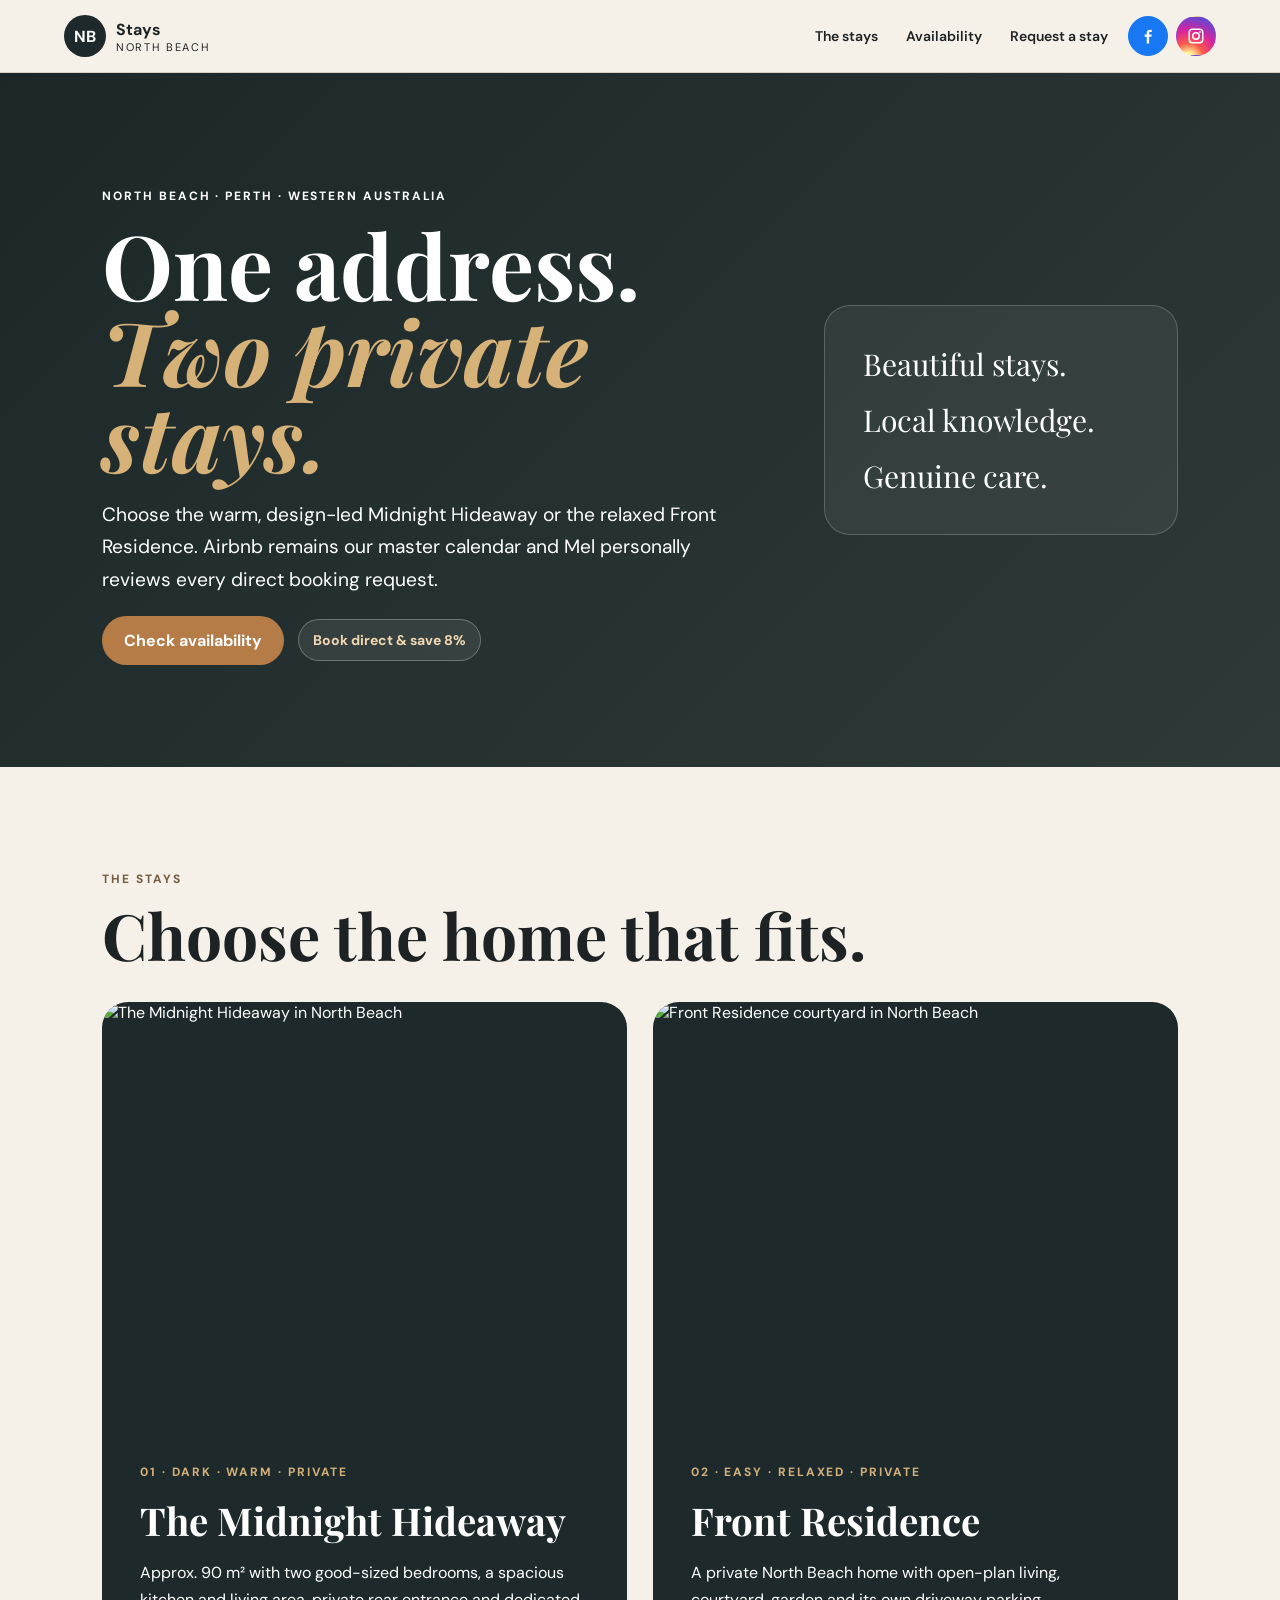
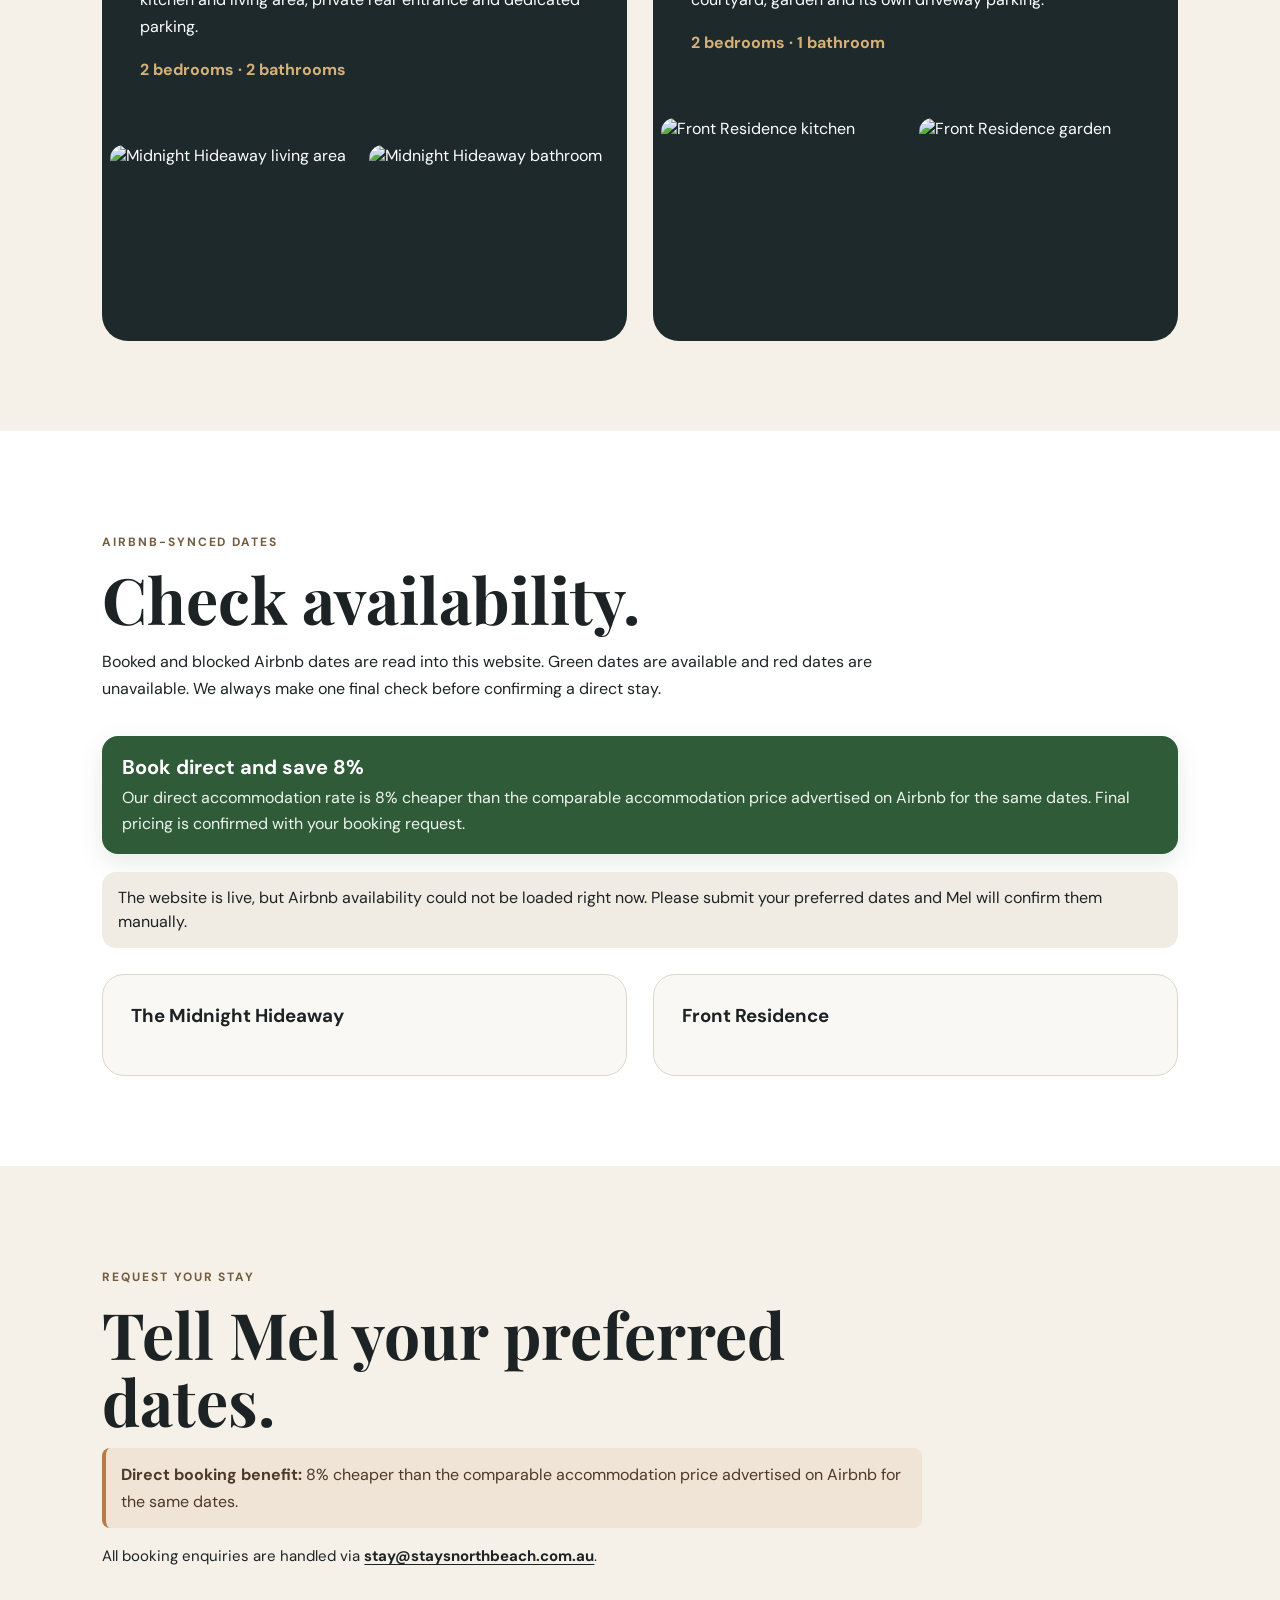
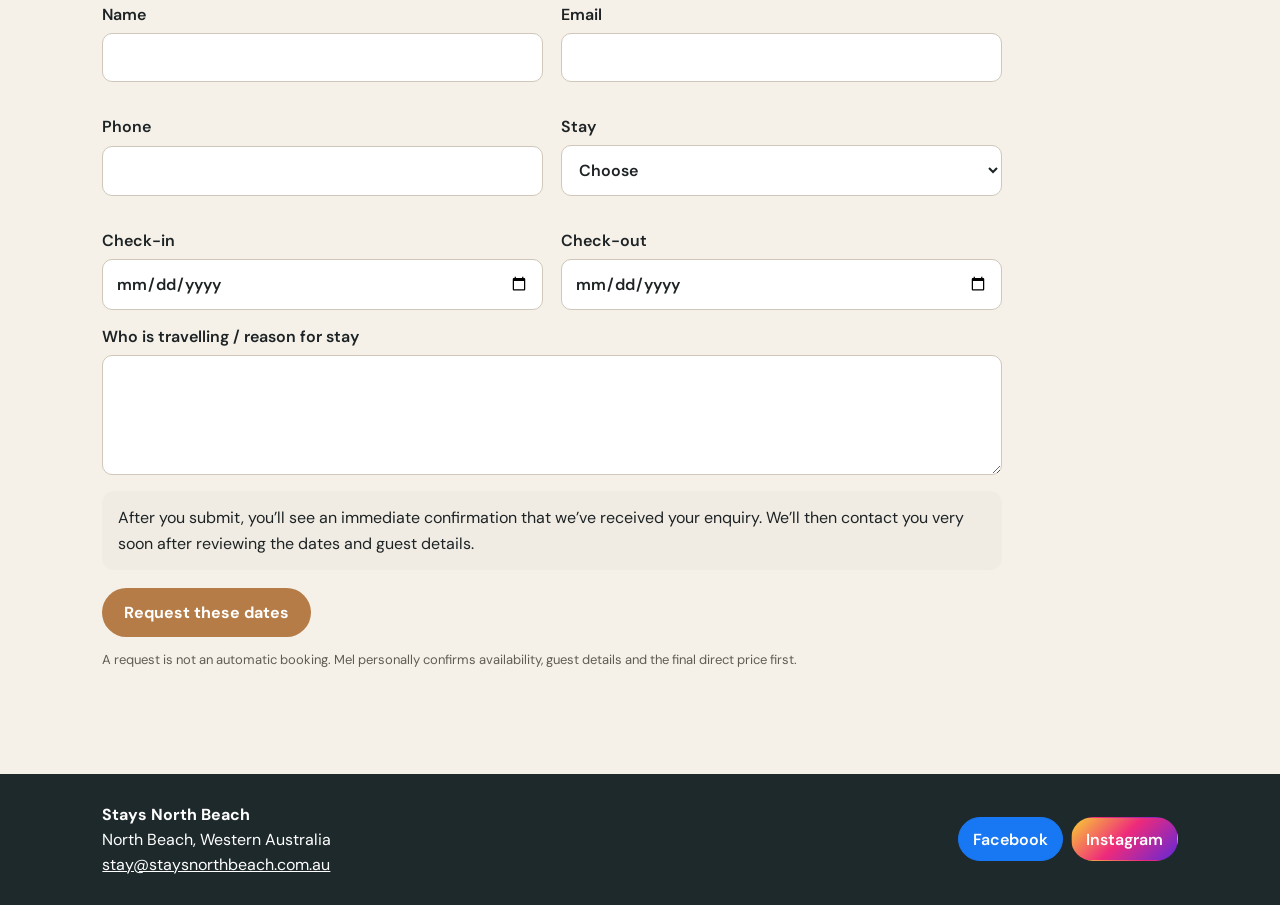
==== index.html @ d64d4f43 "Use correct Stays North Beach enquiry email" ====
<!doctype html>
<html lang="en">
<head>
  <meta charset="utf-8">
  <meta name="viewport" content="width=device-width,initial-scale=1">
  <title>Stays North Beach | North Beach Perth</title>
  <meta name="description" content="Two private stays in North Beach, Perth: The Midnight Hideaway and the Front Residence. Check Airbnb-synced availability and request your stay directly with Mel.">
  <link rel="preconnect" href="https://fonts.googleapis.com">
  <link rel="preconnect" href="https://fonts.gstatic.com" crossorigin>
  <link href="https://fonts.googleapis.com/css2?family=DM+Sans:wght@400;500;600;700&family=Playfair+Display:ital,wght@0,500;0,600;1,500&display=swap" rel="stylesheet">
  <link rel="stylesheet" href="styles.css?v=20261013-1">
  <link rel="stylesheet" href="calendar-contrast.css?v=20261013-1">
  <link rel="stylesheet" href="social-brand-colours.css?v=20261013-1">
  <link rel="stylesheet" href="site-upgrades.css?v=20261013-1">
</head>
<body>
  <header class="site-header">
    <a class="brand" href="#top"><span class="brand-mark">NB</span><span><b>Stays</b><small>North Beach</small></span></a>
    <div class="header-actions">
      <nav><a href="#stays">The stays</a><a href="#availability">Availability</a><a href="#contact">Request a stay</a></nav>
      <div class="social-links social-links-header" aria-label="Social media">
        <a href="https://www.facebook.com/staysnorthbeach" target="_blank" rel="noopener noreferrer" aria-label="Stays North Beach on Facebook" title="Facebook">
          <svg width="18" height="18" viewBox="0 0 24 24" aria-hidden="true"><path d="M13.5 22v-9h3l.5-3h-3.5V8.1c0-.9.3-1.6 1.8-1.6H17V3.8c-.3 0-1.3-.1-2.5-.1-2.5 0-4.2 1.5-4.2 4.3V10H7.5v3h2.8v9h3.2Z"/></svg>
        </a>
        <a href="https://www.instagram.com/stays_northbeach/" target="_blank" rel="noopener noreferrer" aria-label="Stays North Beach on Instagram" title="Instagram">
          <svg width="18" height="18" viewBox="0 0 24 24" aria-hidden="true"><path d="M7.2 2h9.6A5.2 5.2 0 0 1 22 7.2v9.6a5.2 5.2 0 0 1-5.2 5.2H7.2A5.2 5.2 0 0 1 2 16.8V7.2A5.2 5.2 0 0 1 7.2 2Zm0 2A3.2 3.2 0 0 0 4 7.2v9.6A3.2 3.2 0 0 0 7.2 20h9.6a3.2 3.2 0 0 0 3.2-3.2V7.2A3.2 3.2 0 0 0 16.8 4H7.2Zm10.1 1.5a1.2 1.2 0 1 1 0 2.4 1.2 1.2 0 0 1 0-2.4ZM12 6.7A5.3 5.3 0 1 1 6.7 12 5.3 5.3 0 0 1 12 6.7Zm0 2A3.3 3.3 0 1 0 15.3 12 3.3 3.3 0 0 0 12 8.7Z"/></svg>
        </a>
      </div>
    </div>
  </header>

  <main id="top">
    <section class="hero">
      <div>
        <p class="eyebrow">NORTH BEACH · PERTH · WESTERN AUSTRALIA</p>
        <h1>One address.<br><em>Two private stays.</em></h1>
        <p class="lead">Choose the warm, design-led Midnight Hideaway or the relaxed Front Residence. Airbnb remains our master calendar and Mel personally reviews every direct booking request.</p>
        <div class="hero-cta-row"><a class="button" href="#availability">Check availability</a><span class="direct-save-pill">Book direct & save 8%</span></div>
      </div>
      <div class="hero-panel"><span>Beautiful stays.</span><span>Local knowledge.</span><span>Genuine care.</span></div>
    </section>

    <section id="stays" class="section">
      <div class="section-heading"><p class="eyebrow dark">THE STAYS</p><h2>Choose the home that fits.</h2></div>
      <div class="stay-grid">
        <article class="stay-card">
          <img class="stay-photo-main" src="assets/midnight-hero.webp" alt="The Midnight Hideaway in North Beach" loading="lazy">
          <div class="stay-copy"><p class="eyebrow light">01 · DARK · WARM · PRIVATE</p><h3>The Midnight Hideaway</h3><p>Approx. 90 m² with two good-sized bedrooms, a spacious kitchen and living area, private rear entrance and dedicated parking.</p><p class="detail">2 bedrooms · 2 bathrooms</p></div>
          <div class="stay-gallery">
            <img src="assets/midnight-living.webp" alt="Midnight Hideaway living area" loading="lazy">
            <img src="assets/midnight-bathroom.webp" alt="Midnight Hideaway bathroom" loading="lazy">
          </div>
        </article>
        <article class="stay-card">
          <img class="stay-photo-main" src="assets/front-courtyard.webp" alt="Front Residence courtyard in North Beach" loading="lazy">
          <div class="stay-copy"><p class="eyebrow light">02 · EASY · RELAXED · PRIVATE</p><h3>Front Residence</h3><p>A private North Beach home with open-plan living, courtyard, garden and its own driveway parking.</p><p class="detail">2 bedrooms · 1 bathroom</p></div>
          <div class="stay-gallery">
            <img src="assets/front-kitchen.webp" alt="Front Residence kitchen" loading="lazy">
            <img src="assets/front-garden.webp" alt="Front Residence garden" loading="lazy">
          </div>
        </article>
      </div>
    </section>

    <section id="availability" class="availability section">
      <div class="section-heading"><p class="eyebrow dark">AIRBNB-SYNCED DATES</p><h2>Check availability.</h2><p>Booked and blocked Airbnb dates are read into this website. Green dates are available and red dates are unavailable. We always make one final check before confirming a direct stay.</p></div>
      <div class="direct-save-banner"><strong>Book direct and save 8%</strong><span>Our direct accommodation rate is 8% cheaper than the comparable accommodation price advertised on Airbnb for the same dates. Final pricing is confirmed with your booking request.</span></div>
      <div id="availabilityStatus" class="status">Loading Airbnb availability…</div>
      <div class="availability-grid">
        <div class="availability-card"><h3>The Midnight Hideaway</h3><div id="midnightCalendar" class="calendar-list"></div></div>
        <div class="availability-card"><h3>Front Residence</h3><div id="frontCalendar" class="calendar-list"></div></div>
      </div>
    </section>

    <section id="contact" class="request section">
      <div class="section-heading"><p class="eyebrow dark">REQUEST YOUR STAY</p><h2>Tell Mel your preferred dates.</h2><p class="request-saving"><strong>Direct booking benefit:</strong> 8% cheaper than the comparable accommodation price advertised on Airbnb for the same dates.</p><p class="contact-email">All booking enquiries are handled via <a href="mailto:stay@staysnorthbeach.com.au">stay@staysnorthbeach.com.au</a>.</p></div>
      <form name="booking-enquiry" method="POST" action="/thank-you.html" data-netlify="true" netlify-honeypot="bot-field" id="bookingForm">
        <input type="hidden" name="form-name" value="booking-enquiry">
        <input type="hidden" name="subject" value="New Stays North Beach booking enquiry">
        <p class="hidden"><label>Don’t fill this out: <input name="bot-field"></label></p>
        <div class="form-grid">
          <label>Name<input required name="name" autocomplete="name"></label>
          <label>Email<input required type="email" name="email" autocomplete="email"></label>
          <label>Phone<input name="phone" autocomplete="tel"></label>
          <label>Stay<select name="stay" id="stayChoice" required><option value="">Choose</option><option value="midnight">The Midnight Hideaway</option><option value="front">Front Residence</option></select></label>
          <label>Check-in<input required type="date" name="checkin" id="checkin"></label>
          <label>Check-out<input required type="date" name="checkout" id="checkout"></label>
        </div>
        <label>Who is travelling / reason for stay<textarea name="message" rows="4"></textarea></label>
        <p class="form-confirm-note">After you submit, you’ll see an immediate confirmation that we’ve received your enquiry. We’ll then contact you very soon after reviewing the dates and guest details.</p>
        <p id="formMessage" class="form-message"></p>
        <button class="button" type="submit">Request these dates</button>
      </form>
      <p class="small-note">A request is not an automatic booking. Mel personally confirms availability, guest details and the final direct price first.</p>
    </section>
  </main>

  <footer>
    <div class="footer-brand"><b>Stays North Beach</b><span>North Beach, Western Australia</span><a href="mailto:stay@staysnorthbeach.com.au">stay@staysnorthbeach.com.au</a></div>
    <div class="social-links social-links-footer" aria-label="Social media">
      <a href="https://www.facebook.com/staysnorthbeach" target="_blank" rel="noopener noreferrer" aria-label="Stays North Beach on Facebook"><span>Facebook</span></a>
      <a href="https://www.instagram.com/stays_northbeach/" target="_blank" rel="noopener noreferrer" aria-label="Stays North Beach on Instagram"><span>Instagram</span></a>
    </div>
  </footer>
  <script src="site-config.js"></script>
  <script src="script.js"></script>
</body>
</html>
---- styles.css ----
*{box-sizing:border-box}html{scroll-behavior:smooth;-webkit-text-size-adjust:100%}body{margin:0;min-width:320px;overflow-x:hidden;font-family:'DM Sans',sans-serif;color:#1d2324;background:#f5f1e9}a{color:inherit}button,input,select,textarea{font:inherit}img{max-width:100%;height:auto}#stays,#availability,#contact{scroll-margin-top:96px}.site-header{position:sticky;top:0;z-index:20;display:flex;justify-content:space-between;align-items:center;gap:24px;padding:14px clamp(18px,5vw,72px);background:rgba(245,241,233,.96);backdrop-filter:blur(10px);border-bottom:1px solid #d7d0c5}.brand{display:flex;align-items:center;gap:10px;text-decoration:none;flex:0 0 auto}.brand-mark{display:grid;place-items:center;width:42px;height:42px;border-radius:50%;background:#1e292b;color:#fff;font-weight:700}.brand span:last-child{display:flex;flex-direction:column}.brand small{font-size:11px;text-transform:uppercase;letter-spacing:.15em}.header-actions{display:flex;align-items:center;gap:10px;min-width:0}.site-header nav{display:flex;align-items:center;gap:8px;flex-wrap:wrap;justify-content:flex-end}.site-header nav a{display:flex;align-items:center;min-height:44px;padding:8px 10px;border-radius:999px;text-decoration:none;font-size:14px;font-weight:600;white-space:nowrap}.site-header nav a:hover{background:#ebe4d9}.social-links{display:flex;align-items:center;gap:8px;flex:0 0 auto}.social-links a{text-decoration:none}.social-links-header a{display:grid;place-items:center;width:40px;height:40px;min-width:40px;max-width:40px;min-height:40px;max-height:40px;overflow:hidden;border-radius:50%;background:#fff;border:1px solid #d7d0c5;color:#1e292b;transition:transform .15s ease,background .15s ease;flex:0 0 40px}.social-links-header a:hover{background:#ebe4d9;transform:translateY(-1px)}.social-links-header svg{display:block!important;width:18px!important;height:18px!important;min-width:18px!important;max-width:18px!important;min-height:18px!important;max-height:18px!important;fill:currentColor!important;flex:none!important}.hero{min-height:72vh;padding:clamp(64px,8vw,110px) clamp(22px,8vw,120px);display:grid;grid-template-columns:minmax(0,1.3fr) minmax(280px,.7fr);gap:clamp(32px,5vw,70px);align-items:center;background:linear-gradient(135deg,#1c2728,#2e3a38);color:#fff}.hero>div:first-child{max-width:820px}.eyebrow{font-size:12px;letter-spacing:.16em;font-weight:700;line-height:1.5}.eyebrow.dark{color:#735c3f}.eyebrow.light{color:#d3b17b}.hero h1,.section h2,.stay-grid h3{font-family:'Playfair Display',serif}.hero h1{font-size:clamp(46px,7vw,92px);line-height:.96;margin:16px 0;overflow-wrap:anywhere}.hero em{color:#d6b178}.lead{font-size:clamp(17px,1.5vw,20px);line-height:1.7;max-width:720px}.hero-panel{display:flex;flex-direction:column;gap:16px;padding:clamp(24px,3vw,38px);border:1px solid rgba(255,255,255,.2);border-radius:26px;background:rgba(255,255,255,.06);font-family:'Playfair Display',serif;font-size:clamp(22px,2.4vw,30px)}.hero-cta-row{display:flex;align-items:center;gap:14px;flex-wrap:wrap;margin-top:18px}.direct-save-pill{display:inline-flex;align-items:center;min-height:42px;padding:10px 14px;border:1px solid rgba(255,255,255,.28);border-radius:999px;background:rgba(255,255,255,.08);font-size:14px;font-weight:700;color:#f2d8b2}.button{display:inline-flex;align-items:center;justify-content:center;min-height:48px;border:0;border-radius:999px;background:#b57c48;color:#fff;padding:14px 22px;font-weight:700;text-decoration:none;cursor:pointer;touch-action:manipulation}.button:hover{filter:brightness(.96)}.button:focus-visible,.cal-nav:focus-visible,.cal-day:focus-visible,.site-header a:focus-visible,.request input:focus-visible,.request select:focus-visible,.request textarea:focus-visible,.social-links a:focus-visible{outline:3px solid #d6b178;outline-offset:2px}.section{padding:clamp(60px,7vw,96px) clamp(22px,8vw,120px)}.section-heading{max-width:820px;margin-bottom:34px}.section-heading h2{font-size:clamp(38px,5vw,64px);line-height:1.05;margin:8px 0 14px}.section-heading p{line-height:1.7}.stay-grid,.availability-grid{display:grid;grid-template-columns:repeat(2,minmax(0,1fr));gap:clamp(18px,2vw,26px);max-width:1400px}.stay-grid article{background:#1e292b;color:#fff;padding:clamp(26px,3vw,38px);border-radius:26px;min-height:280px}.stay-grid h3{font-size:clamp(31px,3vw,40px);line-height:1.05;margin:18px 0;overflow-wrap:anywhere}.stay-grid p{line-height:1.7}.detail{color:#d6b178;font-weight:700}.availability{background:#fff}.direct-save-banner{max-width:1400px;display:flex;flex-direction:column;gap:5px;margin:0 0 18px;padding:18px 20px;border-radius:16px;background:#2f5b38;color:#fff;box-shadow:0 8px 24px rgba(47,91,56,.12)}.direct-save-banner strong{font-size:20px}.direct-save-banner span{line-height:1.6;color:#eef5ef}.request-saving{margin-top:14px;padding:13px 15px;border-left:4px solid #b57c48;border-radius:8px;background:#f0e4d7;color:#4d3928}.status{max-width:1400px;margin:12px 0 26px;padding:14px 16px;border-radius:14px;background:#f0ece4;line-height:1.5}.availability-card{min-width:0;padding:clamp(18px,2.5vw,28px);border:1px solid #ddd5ca;border-radius:22px;background:#faf8f4}.availability-card h3{margin-top:0;overflow-wrap:anywhere}.calendar-list{margin-top:18px}.calendar-shell{min-width:0;background:#fff;border:1px solid #e3ddd4;border-radius:18px;padding:clamp(12px,1.6vw,18px)}.calendar-toolbar{display:grid;grid-template-columns:44px minmax(0,1fr) 44px;align-items:center;gap:8px;margin-bottom:14px}.calendar-title{text-align:center;font-family:'Playfair Display',serif;font-size:clamp(20px,2vw,25px);font-weight:600;line-height:1.2}.cal-nav{display:grid;place-items:center;width:44px;height:44px;border:1px solid #d8d0c4;border-radius:50%;background:#f7f3ec;cursor:pointer;font-size:26px;line-height:1;color:#3d4748;touch-action:manipulation}.cal-nav:hover{background:#eee6dc}.calendar-grid{display:grid;grid-template-columns:repeat(7,minmax(0,1fr));gap:clamp(3px,.6vw,6px)}.cal-weekday{text-align:center;font-size:11px;font-weight:700;letter-spacing:.04em;text-transform:uppercase;color:#71695f;padding:6px 0}.cal-day{aspect-ratio:1/1;min-width:0;display:flex;align-items:center;justify-content:center;border-radius:10px;font-size:clamp(11px,1.2vw,14px);font-weight:600;position:relative;border:1px solid transparent;padding:0}.cal-day.available{background:#edf5ed;color:#2f5b38;border-color:#d5e6d5}.cal-day.blocked{background:#efe7e2;color:#885348;border-color:#e4d3cc}.cal-day.past{opacity:.38}.cal-day.today{outline:2px solid #b57c48;outline-offset:1px}.cal-day.empty{background:transparent;border:0}.cal-day.available:not(.past){cursor:pointer;touch-action:manipulation}.cal-day.available:not(.past):hover{background:#dfeee0}.cal-day.selected-start,.cal-day.selected-end{background:#b57c48;color:#fff;border-color:#9c6638}.cal-day.selected-range{background:#e8d7c5;color:#6c4929;border-color:#dbc1a8}.calendar-legend{display:flex;gap:16px;flex-wrap:wrap;margin-top:14px;font-size:12px;color:#5e5952}.calendar-legend span{display:flex;align-items:center;gap:7px}.legend-dot{width:10px;height:10px;border-radius:50%;display:inline-block}.available-dot{background:#b7d7b9}.blocked-dot{background:#c99686}.selected-dot{background:#b57c48}.calendar-help{margin:14px 0 0;padding:11px 12px;border-radius:10px;background:#f7f3ec;color:#514a43;font-size:13px;line-height:1.5}.request form{max-width:900px}.form-grid{display:grid;grid-template-columns:repeat(2,minmax(0,1fr));gap:18px}.request label{display:grid;gap:8px;margin-bottom:16px;font-weight:600}.request input,.request select,.request textarea{width:100%;min-height:48px;padding:13px;border:1px solid #cfc7ba;border-radius:10px;background:#fff;font:inherit;color:#1d2324}.request textarea{min-height:120px;resize:vertical}.hidden{display:none}.form-message{font-weight:600;line-height:1.5}.small-note{font-size:13px;color:#615b53;line-height:1.6}footer{display:flex;justify-content:space-between;align-items:center;gap:22px;padding:30px clamp(22px,8vw,120px);background:#1e292b;color:#fff}.footer-brand{display:flex;flex-direction:column;gap:4px}.social-links-footer{flex-wrap:wrap}.social-links-footer a{display:inline-flex;align-items:center;justify-content:center;min-height:44px;padding:10px 14px;border:1px solid rgba(255,255,255,.24);border-radius:999px;color:#fff;font-weight:600}.social-links-footer a:hover{background:rgba(255,255,255,.08)}
@media(max-width:1050px){.hero{grid-template-columns:1fr;min-height:auto}.hero-panel{max-width:620px}.stay-grid,.availability-grid{grid-template-columns:1fr}.availability-card{max-width:760px}.section-heading{margin-bottom:28px}.header-actions{gap:6px}.site-header nav{gap:4px}.site-header nav a{padding-left:8px;padding-right:8px}}
@media(max-width:800px){#stays,#availability,#contact{scroll-margin-top:78px}.site-header{padding:10px 16px}.site-header nav{display:none}.header-actions{margin-left:auto}.social-links-header a{width:38px;height:38px;min-width:38px;max-width:38px;min-height:38px;max-height:38px;flex-basis:38px}.social-links-header svg{width:17px!important;height:17px!important;min-width:17px!important;max-width:17px!important;min-height:17px!important;max-height:17px!important}.brand-mark{width:38px;height:38px}.hero{padding:56px 20px 64px;gap:28px}.hero h1{font-size:clamp(42px,13vw,64px)}.hero-panel{font-size:24px}.hero-cta-row{align-items:stretch}.direct-save-pill{width:100%;justify-content:center}.section{padding:54px 18px}.section-heading h2{font-size:clamp(36px,11vw,52px)}.stay-grid article{min-height:0}.availability-card{padding:16px}.calendar-shell{padding:12px}.calendar-toolbar{grid-template-columns:44px minmax(0,1fr) 44px}.calendar-grid{gap:3px}.cal-weekday{font-size:10px;letter-spacing:0}.cal-day{font-size:12px;border-radius:8px}.calendar-legend{gap:12px}.direct-save-banner{padding:16px}.direct-save-banner strong{font-size:18px}.form-grid{grid-template-columns:1fr;gap:0}.request input,.request select,.request textarea{font-size:16px}.request .button{width:100%}footer{flex-direction:column;align-items:flex-start;gap:16px;padding:26px 18px}.social-links-footer{width:100%}.social-links-footer a{flex:1;min-width:120px}}
@media(max-width:420px){.hero{padding-left:16px;padding-right:16px}.section{padding-left:14px;padding-right:14px}.availability-card{padding:12px}.calendar-shell{padding:10px}.calendar-toolbar{grid-template-columns:40px minmax(0,1fr) 40px}.cal-nav{width:40px;height:40px}.calendar-title{font-size:19px}.calendar-grid{gap:2px}.cal-day{font-size:11px;border-radius:7px}.cal-weekday{font-size:9px}.calendar-help{font-size:12px;padding:10px}.calendar-legend{font-size:11px}.site-header{padding-left:12px;padding-right:12px}.brand small{font-size:10px}.social-links-header{gap:6px}.social-links-header a{width:36px;height:36px;min-width:36px;max-width:36px;min-height:36px;max-height:36px;flex-basis:36px}.social-links-header svg{width:16px!important;height:16px!important;min-width:16px!important;max-width:16px!important;min-height:16px!important;max-height:16px!important}.social-links-footer{flex-direction:column}.social-links-footer a{width:100%}}
---- calendar-contrast.css ----
.cal-day.available{background:#2e7d32!important;color:#fff!important;border-color:#2e7d32!important}.cal-day.available:not(.past):hover{background:#2e7d32!important}.cal-day.blocked{background:#c62828!important;color:#fff!important;border-color:#c62828!important}.cal-day.past{opacity:1!important}.available-dot{background:#2e7d32!important}.blocked-dot{background:#c62828!important}.cal-day.selected-start,.cal-day.selected-end,.cal-day.selected-range{background:#2e7d32!important;color:#fff!important;border-color:#2e7d32!important;box-shadow:inset 0 0 0 3px rgba(255,255,255,.92)!important}.cal-day.available.today{outline:2px solid #2e7d32!important;outline-offset:1px}.cal-day.blocked.today{outline:2px solid #c62828!important;outline-offset:1px}.selected-dot{background:#2e7d32!important}
---- social-brand-colours.css ----
.social-links-header a[aria-label*="Facebook"]{background:#1877F2!important;border-color:#1877F2!important;color:#fff!important}.social-links-header a[aria-label*="Facebook"]:hover{background:#166fe5!important}.social-links-header a[aria-label*="Instagram"]{background:radial-gradient(circle at 30% 110%,#fdf497 0 12%,#fd5949 32%,#d6249f 58%,#285AEB 100%)!important;border-color:transparent!important;color:#fff!important}.social-links-header a[aria-label*="Instagram"]:hover{filter:brightness(.96)}.social-links-footer a[aria-label*="Facebook"]{background:#1877F2;border-color:#1877F2;color:#fff}.social-links-footer a[aria-label*="Instagram"]{background:linear-gradient(135deg,#f9ce34 0%,#ee2a7b 48%,#6228d7 100%);border-color:transparent;color:#fff}.social-links-footer a[aria-label*="Facebook"]:hover,.social-links-footer a[aria-label*="Instagram"]:hover{filter:brightness(.96)}
---- site-upgrades.css ----
.stay-card{overflow:hidden}.stay-card .stay-copy{padding:clamp(26px,3vw,38px)}.stay-card{padding:0!important}.stay-photo-main{display:block;width:100%;height:clamp(260px,32vw,430px);object-fit:cover}.stay-gallery{display:grid;grid-template-columns:repeat(2,minmax(0,1fr));gap:8px;padding:8px}.stay-gallery img{display:block;width:100%;aspect-ratio:4/3;object-fit:cover;border-radius:14px}.contact-email{margin-top:14px;font-size:15px;line-height:1.6}.contact-email a{font-weight:700;text-underline-offset:3px}.form-confirm-note{margin:14px 0 18px;padding:14px 16px;border-radius:12px;background:#f0ece4;line-height:1.6}.thank-you-page{min-height:100vh;display:grid;place-items:center;padding:28px;background:#f5f1e9}.thank-you-card{width:min(720px,100%);padding:clamp(28px,5vw,54px);border-radius:28px;background:#fff;box-shadow:0 18px 48px rgba(29,35,36,.1)}.thank-you-card h1{font-family:'Playfair Display',serif;font-size:clamp(40px,7vw,64px);line-height:1.05;margin:10px 0 18px}.thank-you-card p{line-height:1.7}.thank-you-actions{display:flex;gap:12px;flex-wrap:wrap;margin-top:24px}@media(max-width:800px){.stay-photo-main{height:280px}.stay-gallery{grid-template-columns:1fr 1fr}.thank-you-actions .button{width:100%}}@media(max-width:480px){.stay-gallery{grid-template-columns:1fr}.stay-photo-main{height:240px}}
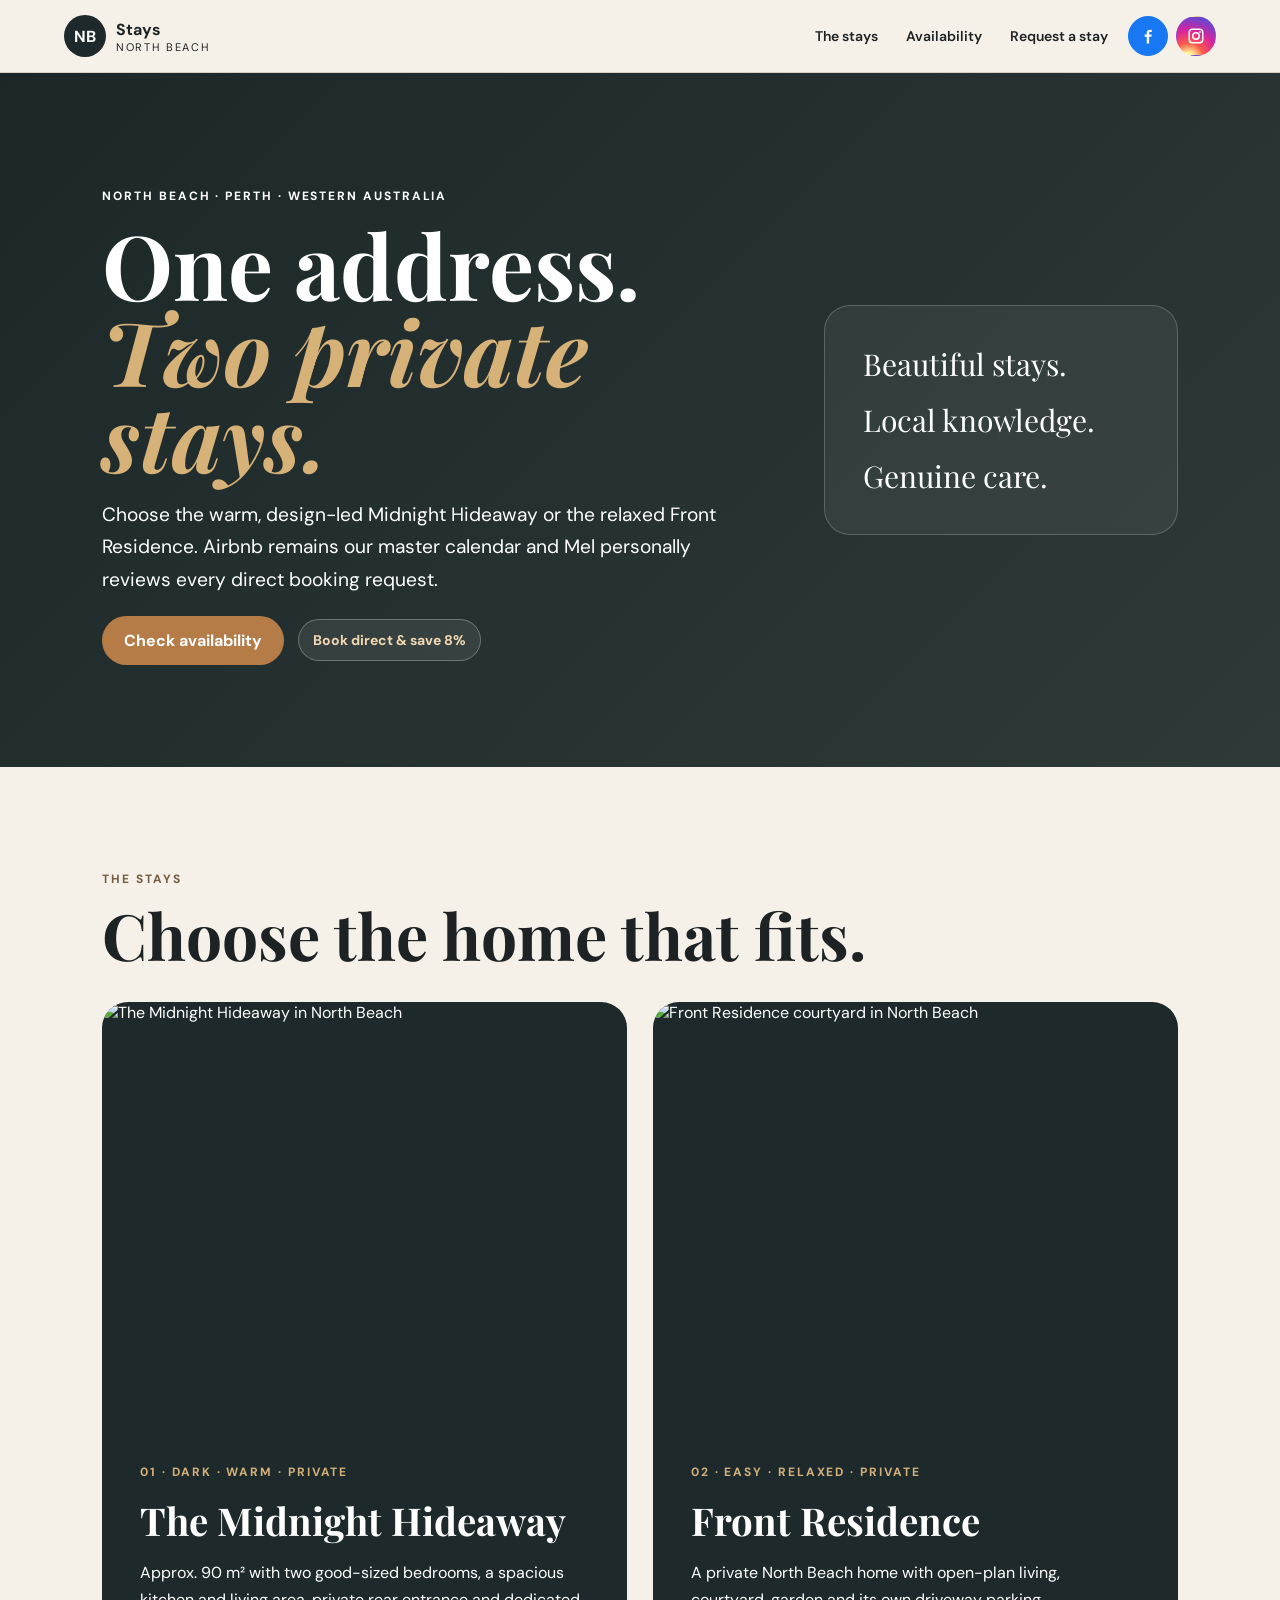
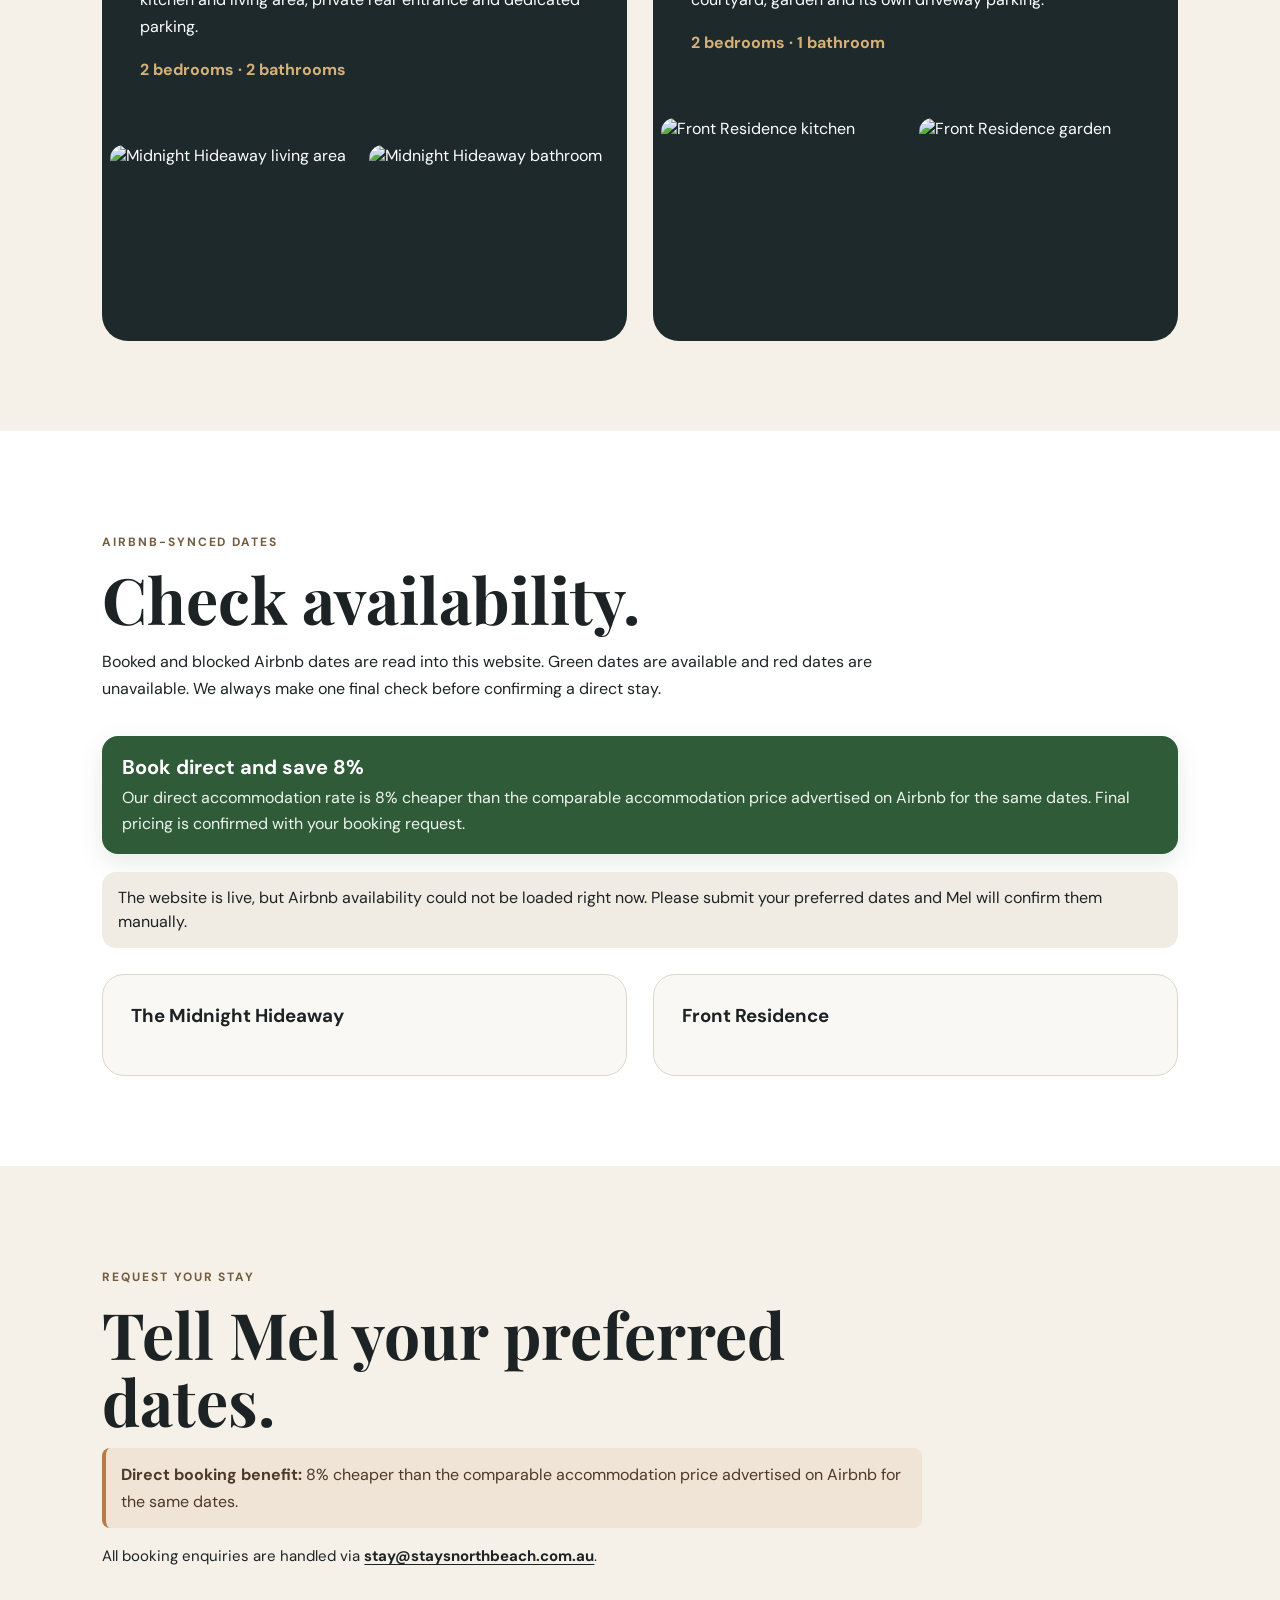
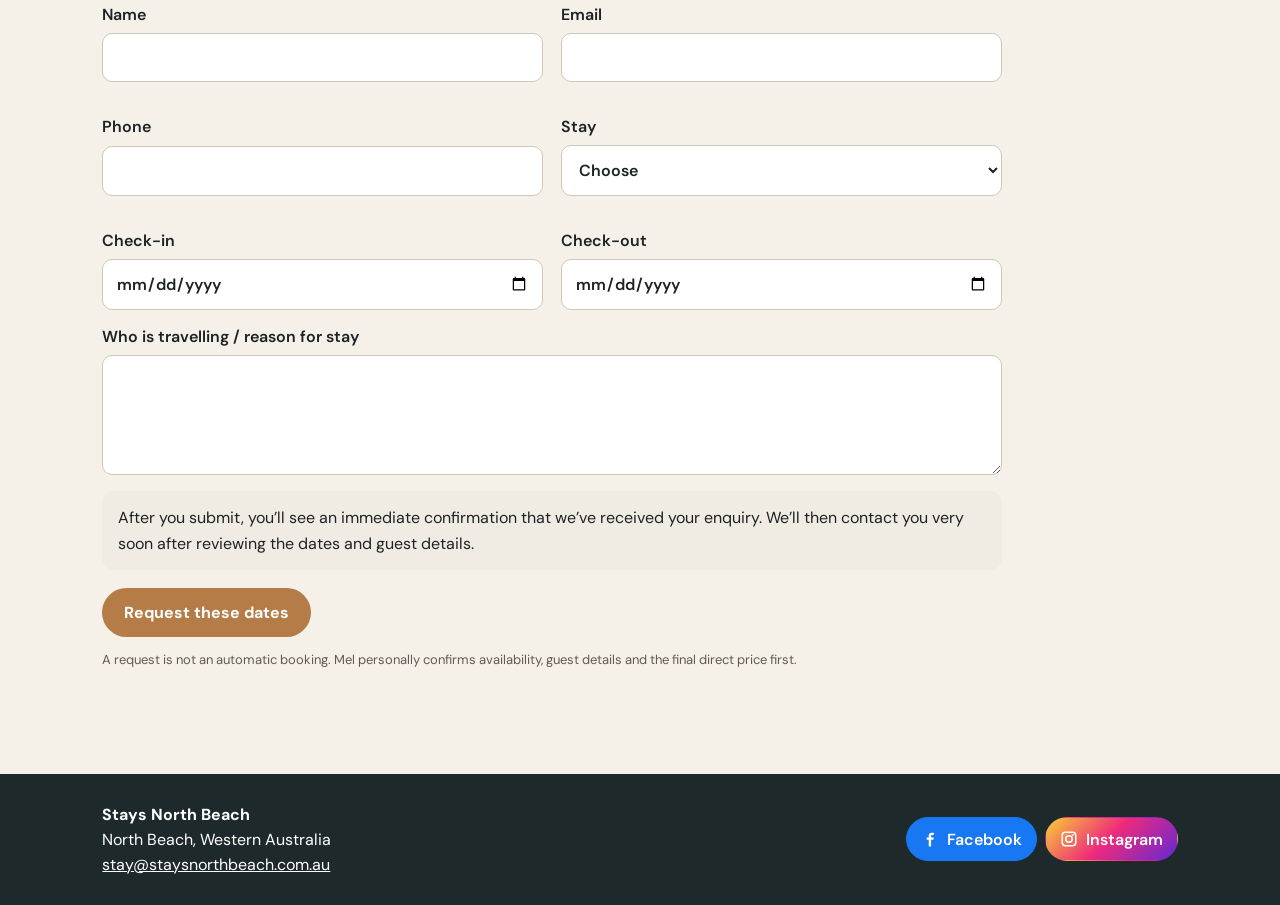
==== commit 9a6476e4: "Add full-colour social icons to footer" ====
--- a/index.html
+++ b/index.html
@@ -10,7 +10,7 @@
   <link href="https://fonts.googleapis.com/css2?family=DM+Sans:wght@400;500;600;700&family=Playfair+Display:ital,wght@0,500;0,600;1,500&display=swap" rel="stylesheet">
   <link rel="stylesheet" href="styles.css?v=20261013-1">
   <link rel="stylesheet" href="calendar-contrast.css?v=20261013-1">
-  <link rel="stylesheet" href="social-brand-colours.css?v=20261013-1">
+  <link rel="stylesheet" href="social-brand-colours.css?v=20261013-2">
   <link rel="stylesheet" href="site-upgrades.css?v=20261013-1">
 </head>
 <body>
@@ -98,8 +98,12 @@
   <footer>
     <div class="footer-brand"><b>Stays North Beach</b><span>North Beach, Western Australia</span><a href="mailto:stay@staysnorthbeach.com.au">stay@staysnorthbeach.com.au</a></div>
     <div class="social-links social-links-footer" aria-label="Social media">
-      <a href="https://www.facebook.com/staysnorthbeach" target="_blank" rel="noopener noreferrer" aria-label="Stays North Beach on Facebook"><span>Facebook</span></a>
-      <a href="https://www.instagram.com/stays_northbeach/" target="_blank" rel="noopener noreferrer" aria-label="Stays North Beach on Instagram"><span>Instagram</span></a>
+      <a href="https://www.facebook.com/staysnorthbeach" target="_blank" rel="noopener noreferrer" aria-label="Stays North Beach on Facebook">
+        <svg width="18" height="18" viewBox="0 0 24 24" aria-hidden="true"><path d="M13.5 22v-9h3l.5-3h-3.5V8.1c0-.9.3-1.6 1.8-1.6H17V3.8c-.3 0-1.3-.1-2.5-.1-2.5 0-4.2 1.5-4.2 4.3V10H7.5v3h2.8v9h3.2Z"/></svg><span>Facebook</span>
+      </a>
+      <a href="https://www.instagram.com/stays_northbeach/" target="_blank" rel="noopener noreferrer" aria-label="Stays North Beach on Instagram">
+        <svg width="18" height="18" viewBox="0 0 24 24" aria-hidden="true"><path d="M7.2 2h9.6A5.2 5.2 0 0 1 22 7.2v9.6a5.2 5.2 0 0 1-5.2 5.2H7.2A5.2 5.2 0 0 1 2 16.8V7.2A5.2 5.2 0 0 1 7.2 2Zm0 2A3.2 3.2 0 0 0 4 7.2v9.6A3.2 3.2 0 0 0 7.2 20h9.6a3.2 3.2 0 0 0 3.2-3.2V7.2A3.2 3.2 0 0 0 16.8 4H7.2Zm10.1 1.5a1.2 1.2 0 1 1 0 2.4 1.2 1.2 0 0 1 0-2.4ZM12 6.7A5.3 5.3 0 1 1 6.7 12 5.3 5.3 0 0 1 12 6.7Zm0 2A3.3 3.3 0 1 0 15.3 12 3.3 3.3 0 0 0 12 8.7Z"/></svg><span>Instagram</span>
+      </a>
     </div>
   </footer>
   <script src="site-config.js"></script>
--- a/social-brand-colours.css
+++ b/social-brand-colours.css
@@ -1 +1 @@
-.social-links-header a[aria-label*="Facebook"]{background:#1877F2!important;border-color:#1877F2!important;color:#fff!important}.social-links-header a[aria-label*="Facebook"]:hover{background:#166fe5!important}.social-links-header a[aria-label*="Instagram"]{background:radial-gradient(circle at 30% 110%,#fdf497 0 12%,#fd5949 32%,#d6249f 58%,#285AEB 100%)!important;border-color:transparent!important;color:#fff!important}.social-links-header a[aria-label*="Instagram"]:hover{filter:brightness(.96)}.social-links-footer a[aria-label*="Facebook"]{background:#1877F2;border-color:#1877F2;color:#fff}.social-links-footer a[aria-label*="Instagram"]{background:linear-gradient(135deg,#f9ce34 0%,#ee2a7b 48%,#6228d7 100%);border-color:transparent;color:#fff}.social-links-footer a[aria-label*="Facebook"]:hover,.social-links-footer a[aria-label*="Instagram"]:hover{filter:brightness(.96)}+.social-links-header a[aria-label*="Facebook"]{background:#1877F2!important;border-color:#1877F2!important;color:#fff!important}.social-links-header a[aria-label*="Facebook"]:hover{background:#166fe5!important}.social-links-header a[aria-label*="Instagram"]{background:radial-gradient(circle at 30% 110%,#fdf497 0 12%,#fd5949 32%,#d6249f 58%,#285AEB 100%)!important;border-color:transparent!important;color:#fff!important}.social-links-header a[aria-label*="Instagram"]:hover{filter:brightness(.96)}.social-links-header svg,.social-links-footer svg{fill:#fff!important;color:#fff!important}.social-links-footer a[aria-label*="Facebook"]{background:#1877F2!important;border-color:#1877F2!important;color:#fff!important}.social-links-footer a[aria-label*="Instagram"]{background:linear-gradient(135deg,#f9ce34 0%,#ee2a7b 48%,#6228d7 100%)!important;border-color:transparent!important;color:#fff!important}.social-links-footer a[aria-label*="Facebook"]:hover,.social-links-footer a[aria-label*="Instagram"]:hover{filter:brightness(.96)}.social-links-footer a{gap:8px}.social-links-footer svg{display:block;width:18px;height:18px;min-width:18px;flex:none}
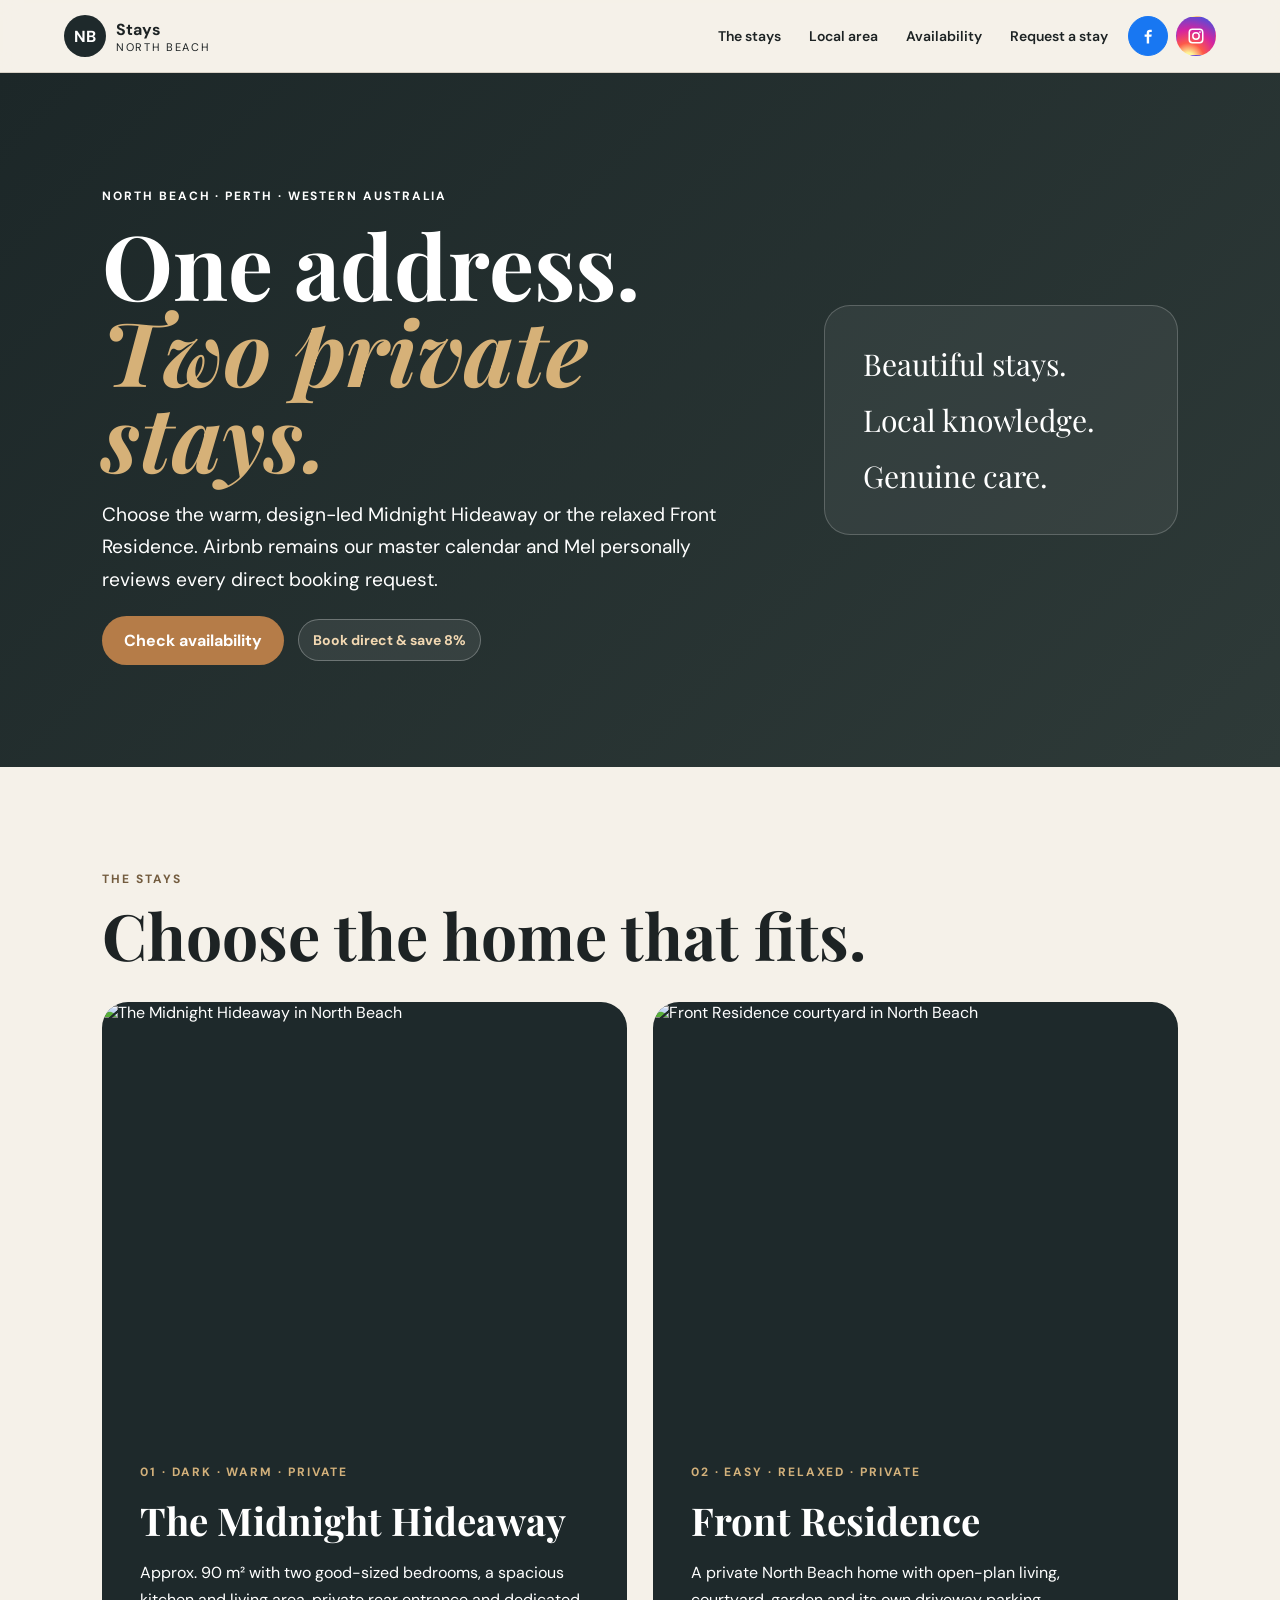
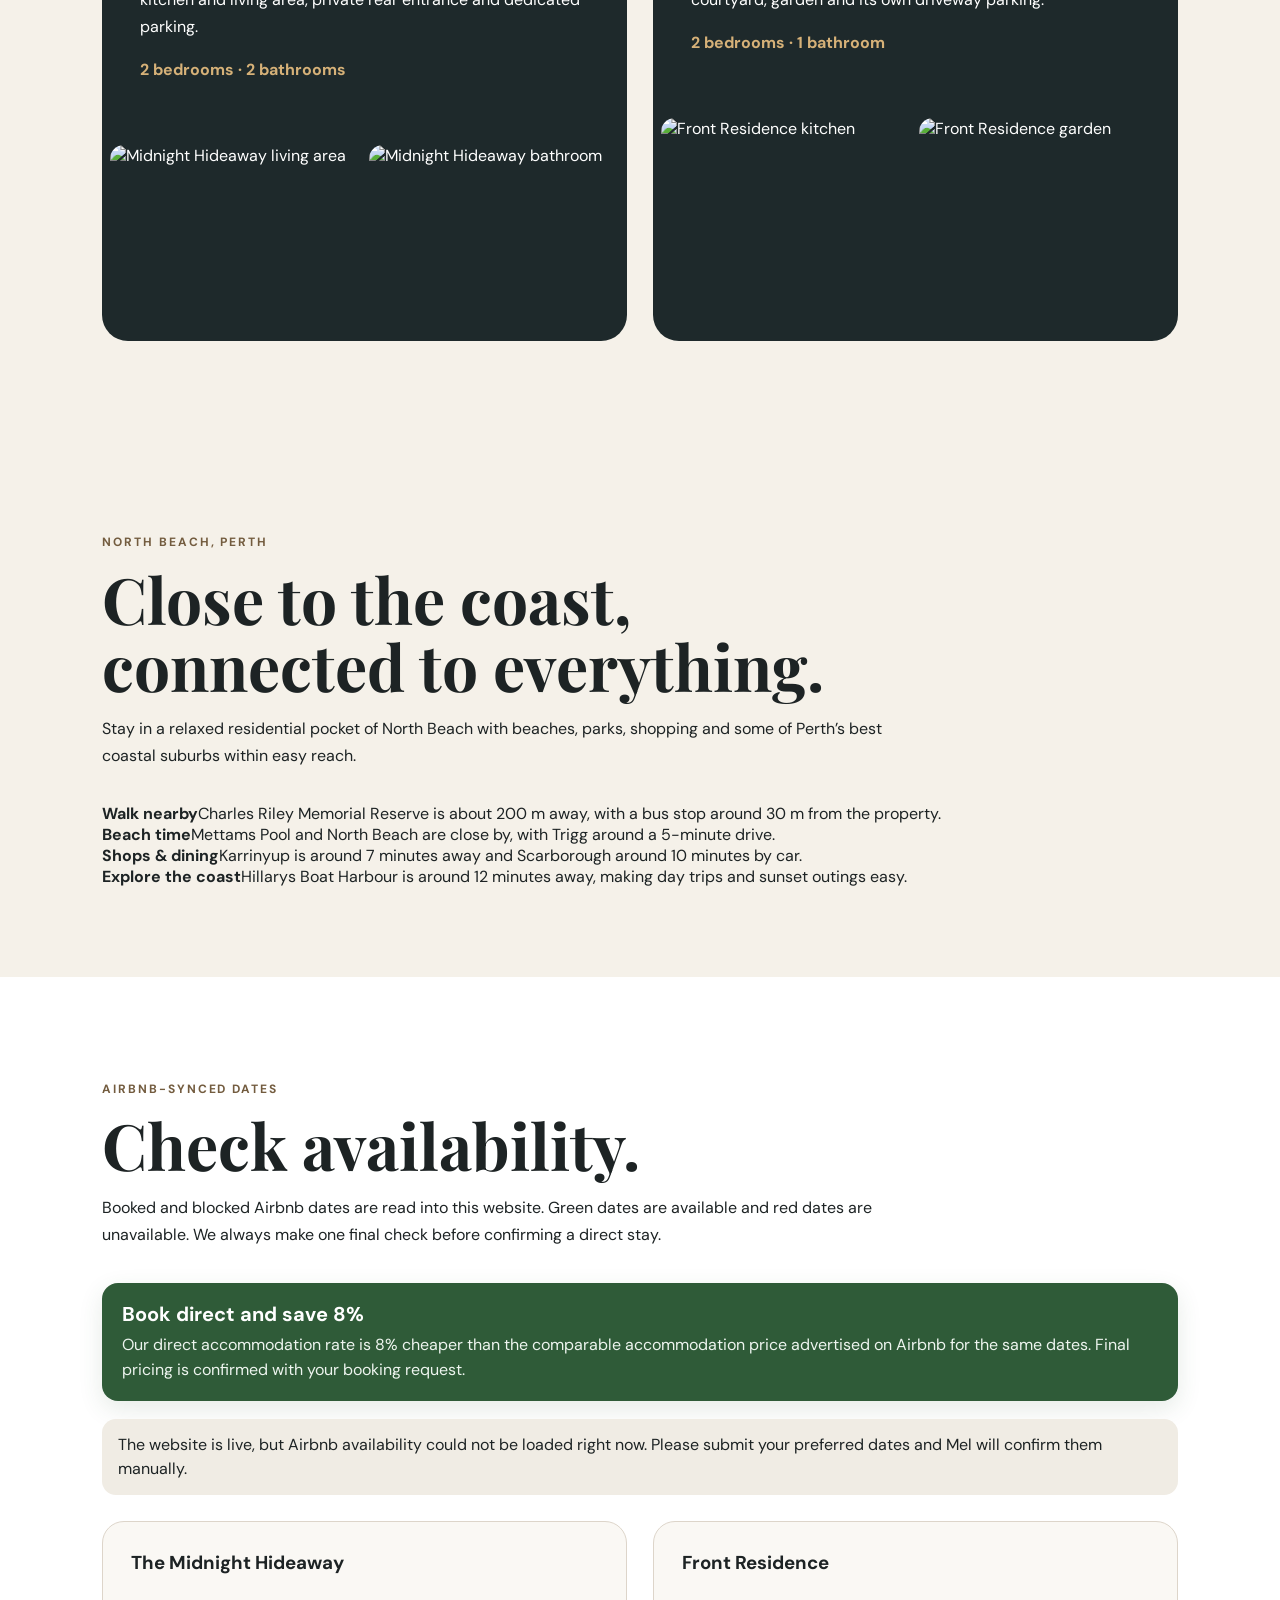
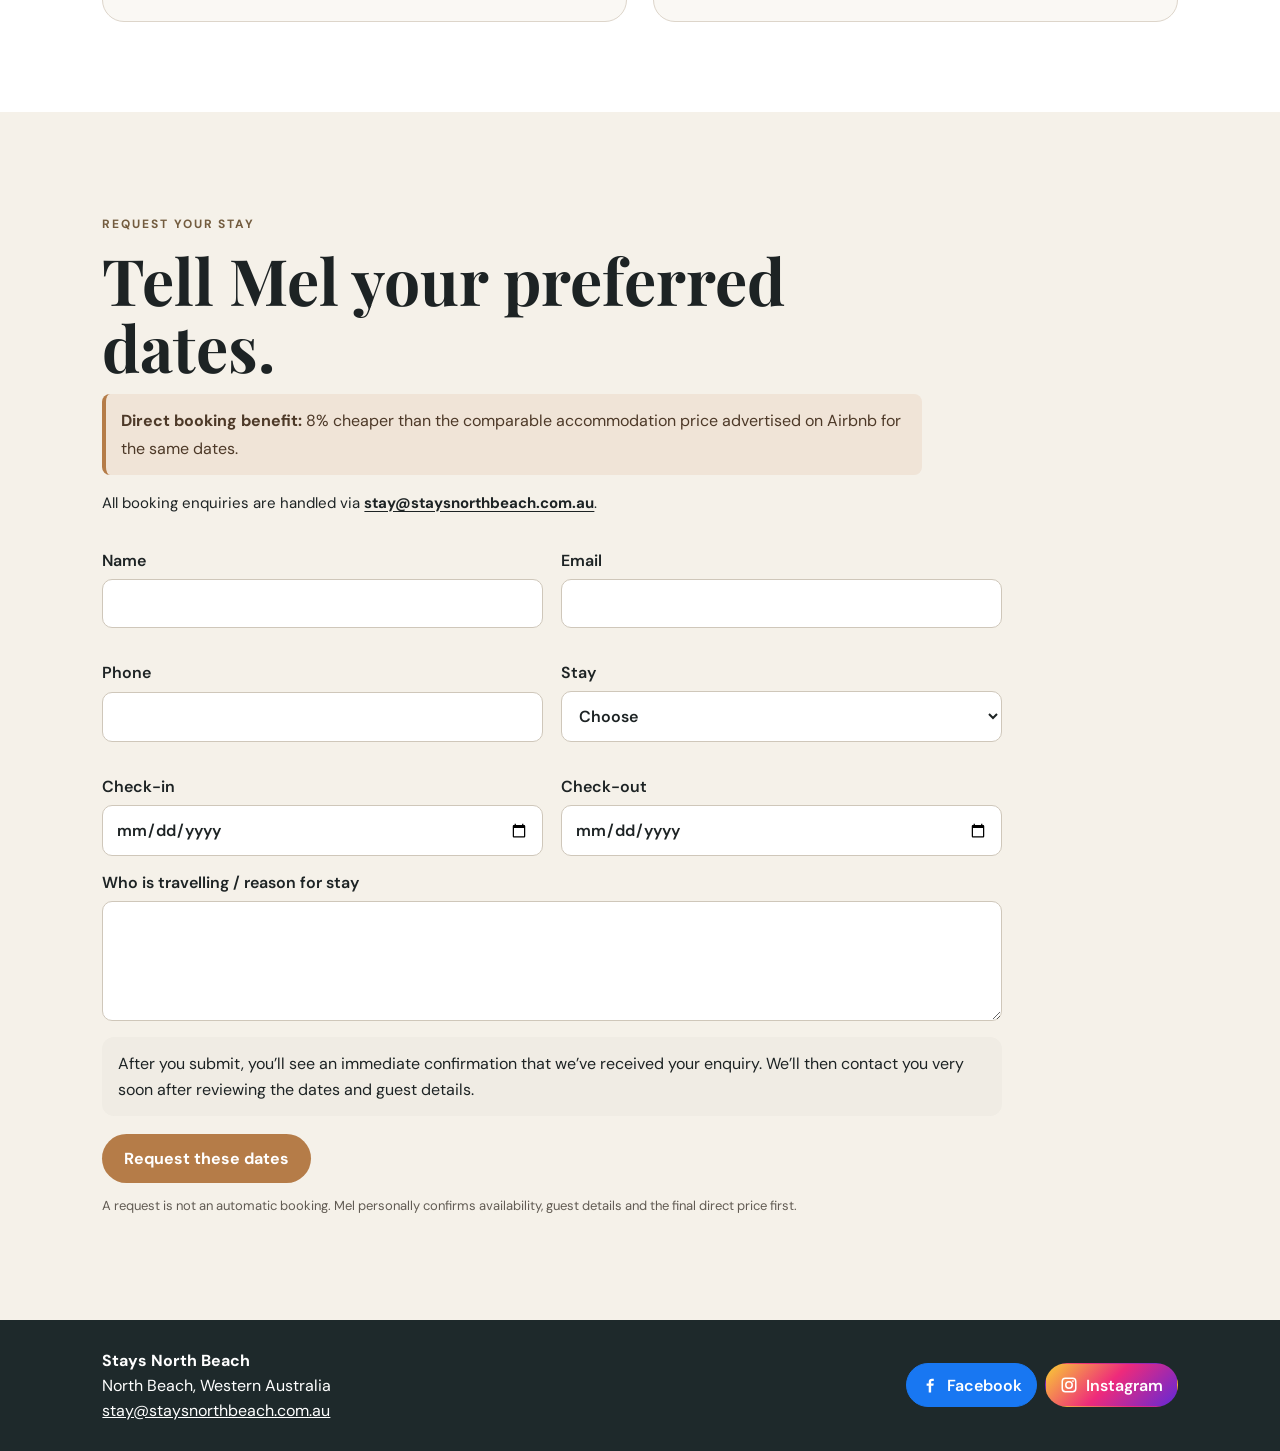
==== commit e5bc76ea: "Add local area section and improve SEO metadata" ====
--- a/index.html
+++ b/index.html
@@ -3,21 +3,28 @@
 <head>
   <meta charset="utf-8">
   <meta name="viewport" content="width=device-width,initial-scale=1">
-  <title>Stays North Beach | North Beach Perth</title>
-  <meta name="description" content="Two private stays in North Beach, Perth: The Midnight Hideaway and the Front Residence. Check Airbnb-synced availability and request your stay directly with Mel.">
+  <title>North Beach Accommodation Perth | Stays North Beach</title>
+  <meta name="description" content="Two private stays in North Beach, Perth: The Midnight Hideaway and Front Residence. Check Airbnb-synced availability and book direct for 8% less than the comparable Airbnb accommodation price.">
+  <link rel="canonical" href="https://www.staysnorthbeach.com.au/">
+  <meta property="og:type" content="website">
+  <meta property="og:site_name" content="Stays North Beach">
+  <meta property="og:title" content="North Beach Accommodation Perth | Stays North Beach">
+  <meta property="og:description" content="Two private North Beach stays, Airbnb-synced availability and a direct-booking rate 8% below the comparable Airbnb accommodation price for the same dates.">
+  <meta property="og:url" content="https://www.staysnorthbeach.com.au/">
+  <meta name="twitter:card" content="summary_large_image">
   <link rel="preconnect" href="https://fonts.googleapis.com">
   <link rel="preconnect" href="https://fonts.gstatic.com" crossorigin>
   <link href="https://fonts.googleapis.com/css2?family=DM+Sans:wght@400;500;600;700&family=Playfair+Display:ital,wght@0,500;0,600;1,500&display=swap" rel="stylesheet">
   <link rel="stylesheet" href="styles.css?v=20261013-1">
   <link rel="stylesheet" href="calendar-contrast.css?v=20261013-1">
   <link rel="stylesheet" href="social-brand-colours.css?v=20261013-2">
-  <link rel="stylesheet" href="site-upgrades.css?v=20261013-1">
+  <link rel="stylesheet" href="site-upgrades.css?v=20261013-2">
 </head>
 <body>
   <header class="site-header">
     <a class="brand" href="#top"><span class="brand-mark">NB</span><span><b>Stays</b><small>North Beach</small></span></a>
     <div class="header-actions">
-      <nav><a href="#stays">The stays</a><a href="#availability">Availability</a><a href="#contact">Request a stay</a></nav>
+      <nav><a href="#stays">The stays</a><a href="#local">Local area</a><a href="#availability">Availability</a><a href="#contact">Request a stay</a></nav>
       <div class="social-links social-links-header" aria-label="Social media">
         <a href="https://www.facebook.com/staysnorthbeach" target="_blank" rel="noopener noreferrer" aria-label="Stays North Beach on Facebook" title="Facebook">
           <svg width="18" height="18" viewBox="0 0 24 24" aria-hidden="true"><path d="M13.5 22v-9h3l.5-3h-3.5V8.1c0-.9.3-1.6 1.8-1.6H17V3.8c-.3 0-1.3-.1-2.5-.1-2.5 0-4.2 1.5-4.2 4.3V10H7.5v3h2.8v9h3.2Z"/></svg>
@@ -59,6 +66,16 @@
             <img src="assets/front-garden.webp" alt="Front Residence garden" loading="lazy">
           </div>
         </article>
+      </div>
+    </section>
+
+    <section id="local" class="section local-area">
+      <div class="section-heading"><p class="eyebrow dark">NORTH BEACH, PERTH</p><h2>Close to the coast, connected to everything.</h2><p>Stay in a relaxed residential pocket of North Beach with beaches, parks, shopping and some of Perth’s best coastal suburbs within easy reach.</p></div>
+      <div class="local-grid">
+        <article><strong>Walk nearby</strong><span>Charles Riley Memorial Reserve is about 200 m away, with a bus stop around 30 m from the property.</span></article>
+        <article><strong>Beach time</strong><span>Mettams Pool and North Beach are close by, with Trigg around a 5-minute drive.</span></article>
+        <article><strong>Shops & dining</strong><span>Karrinyup is around 7 minutes away and Scarborough around 10 minutes by car.</span></article>
+        <article><strong>Explore the coast</strong><span>Hillarys Boat Harbour is around 12 minutes away, making day trips and sunset outings easy.</span></article>
       </div>
     </section>
 
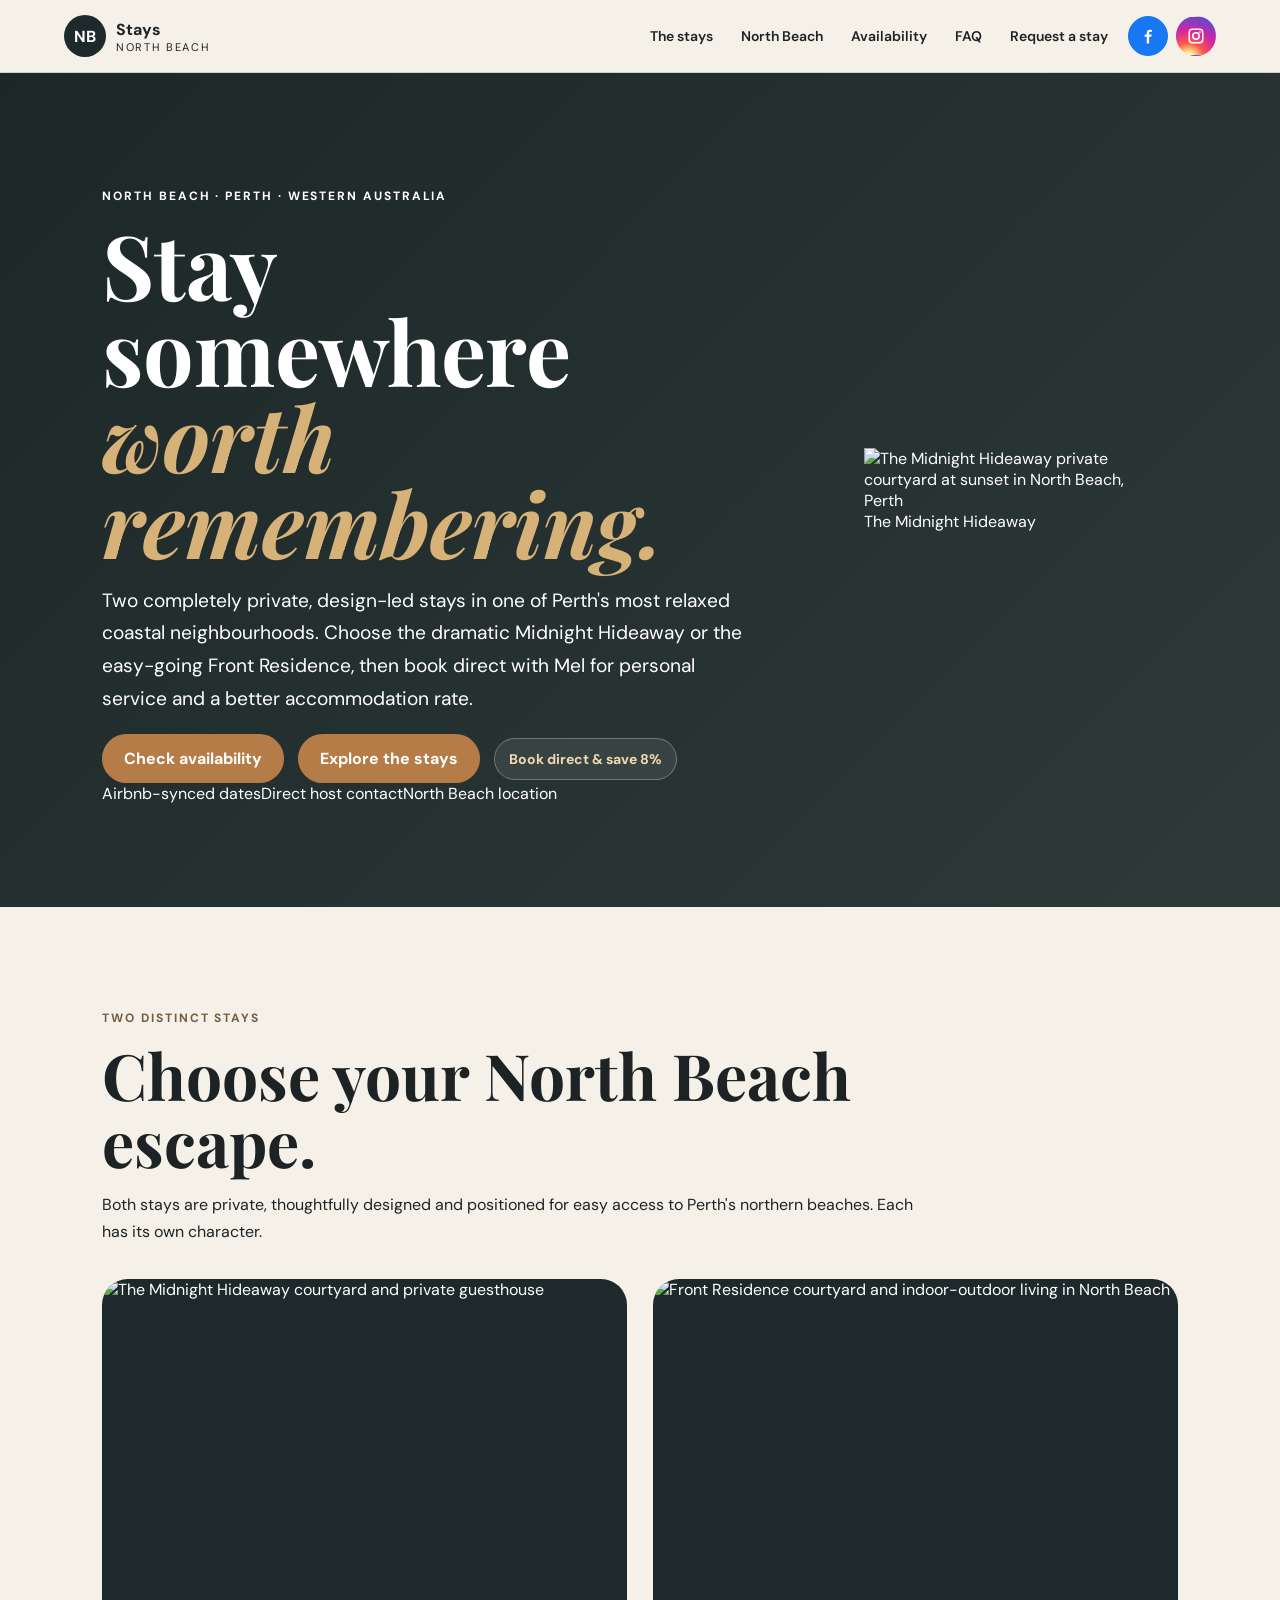
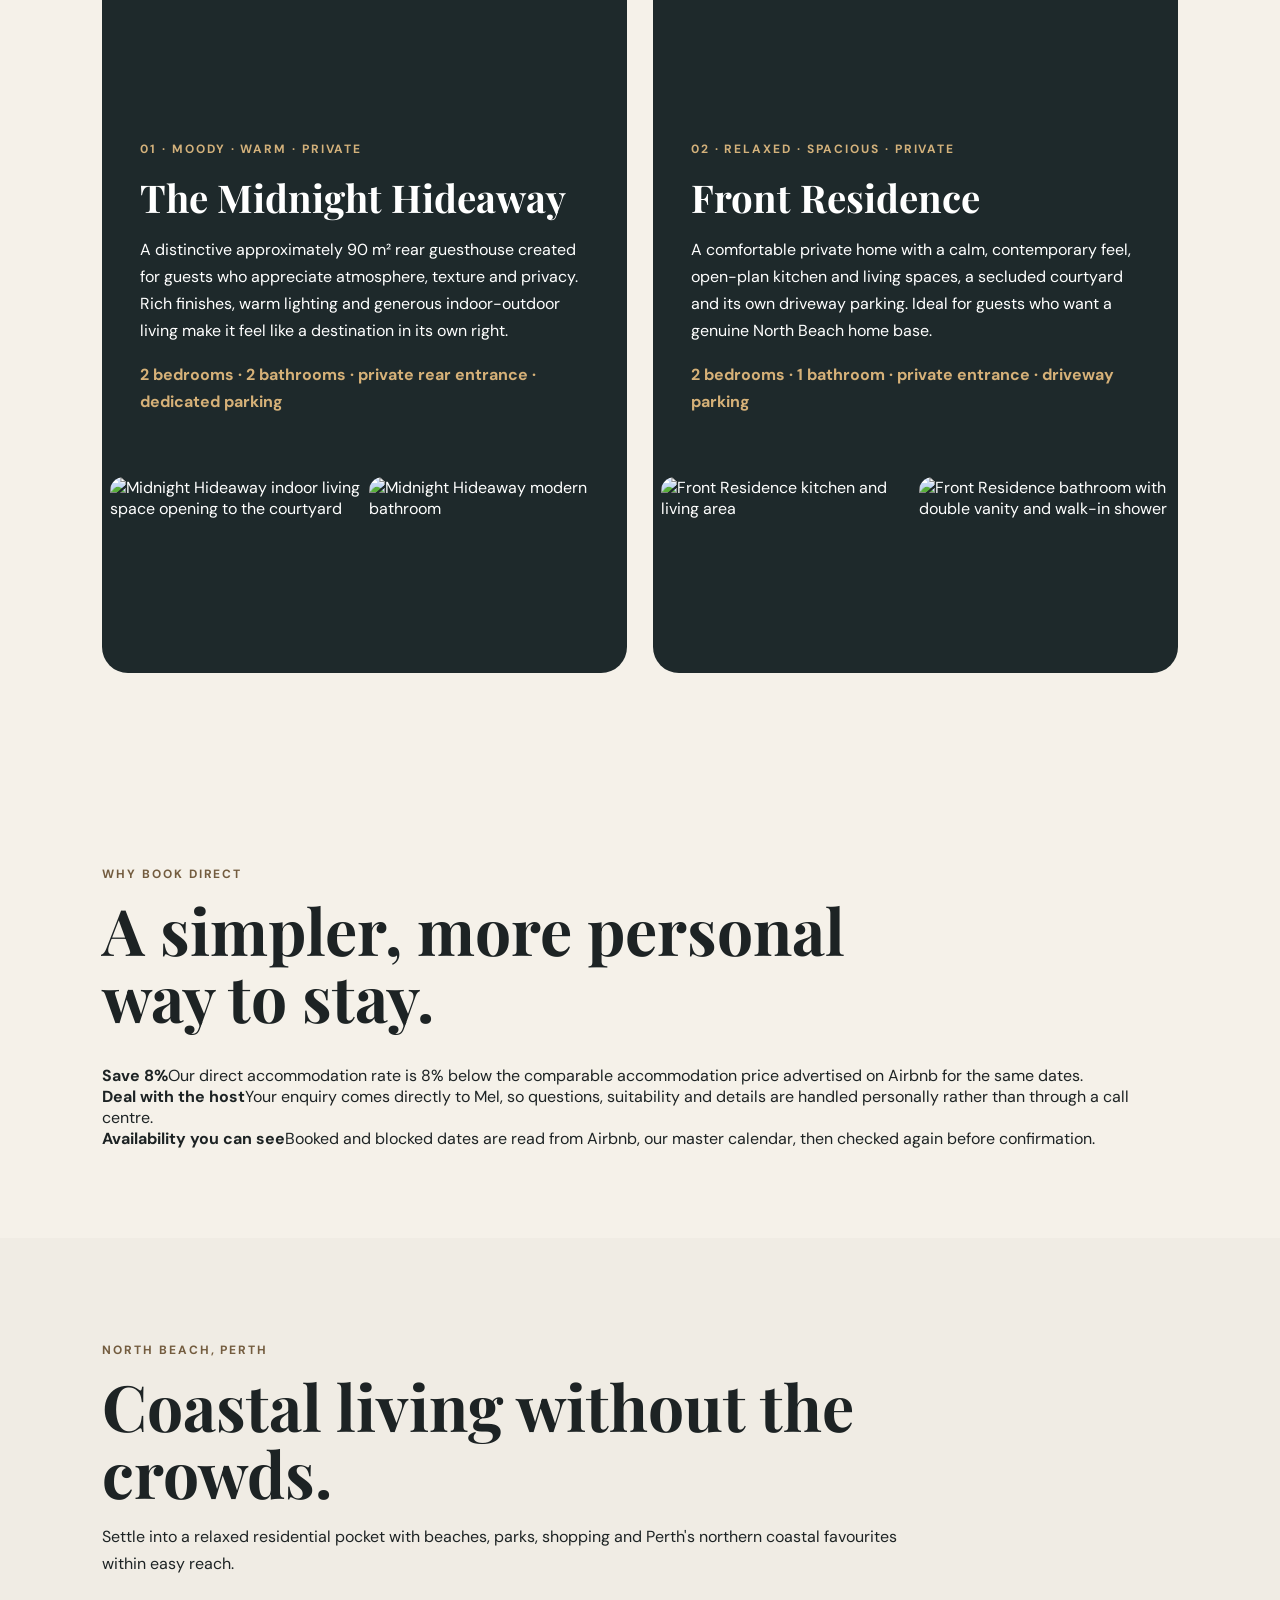
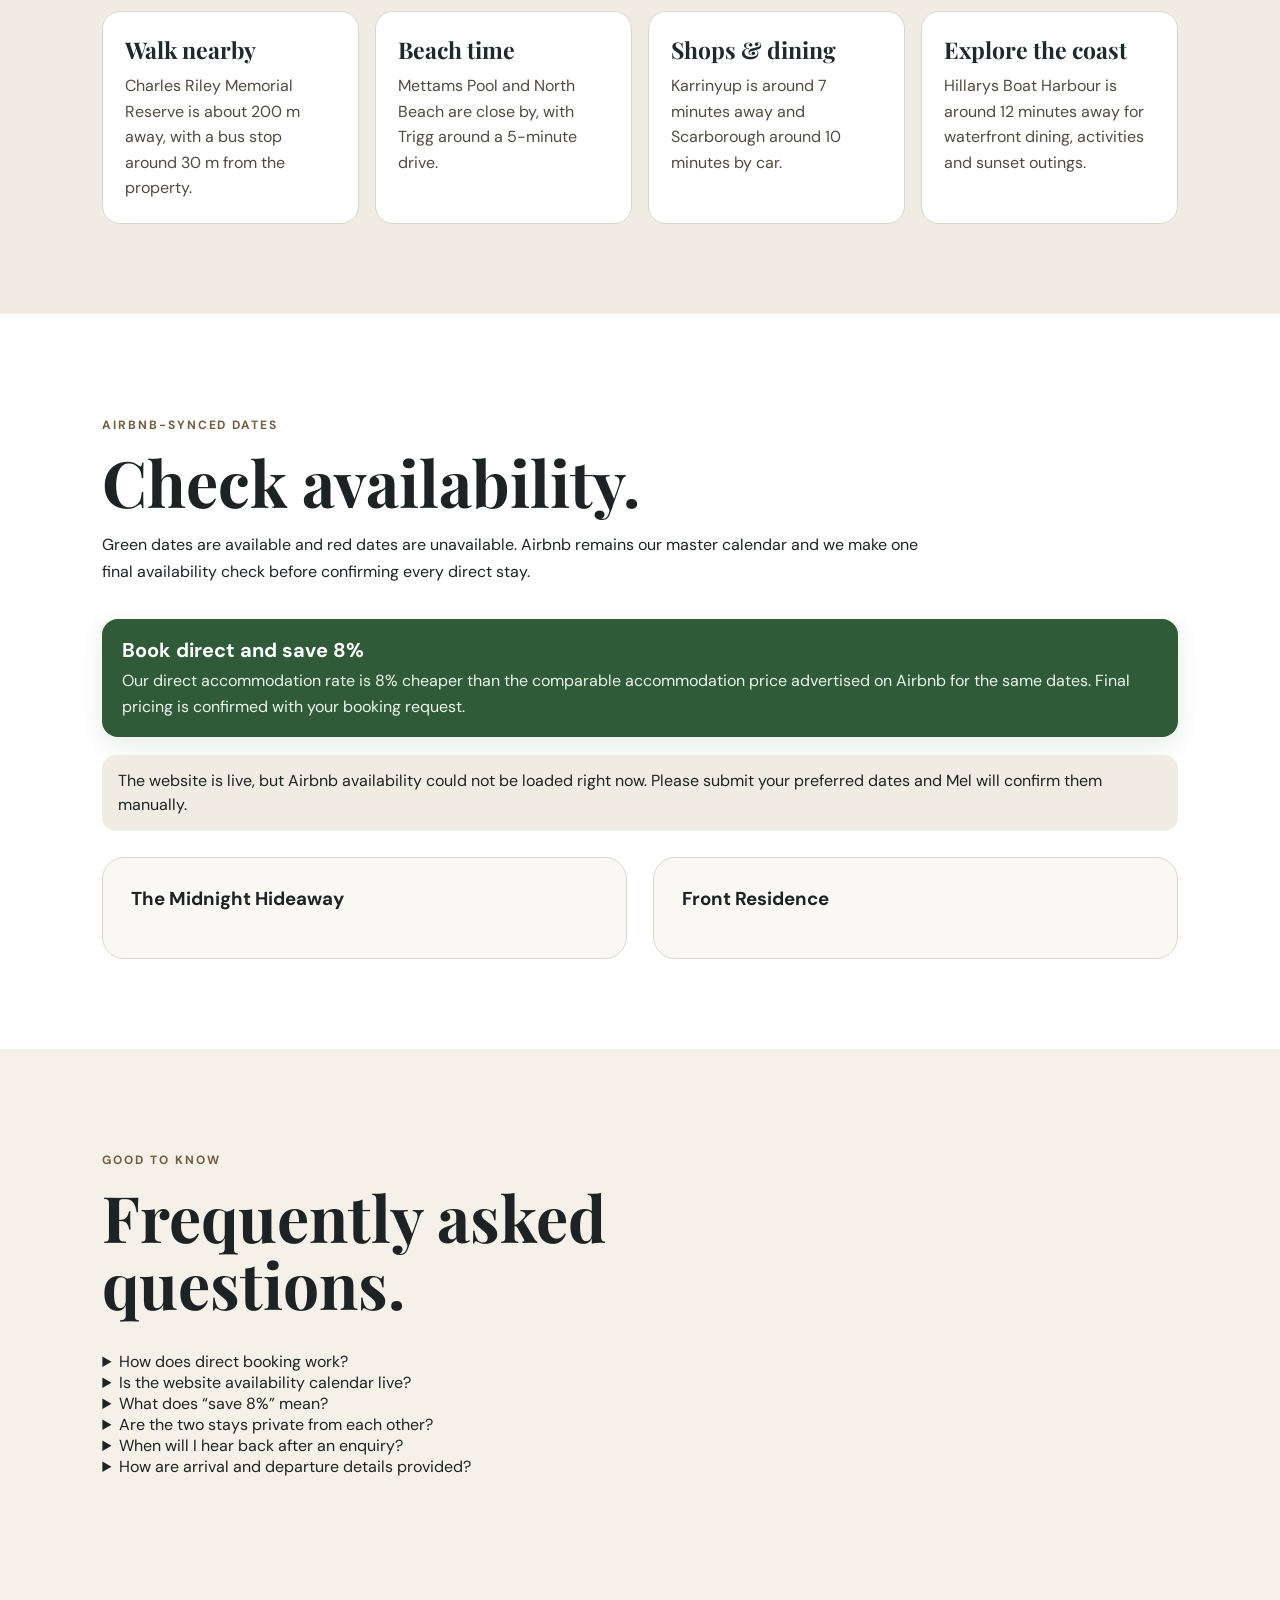
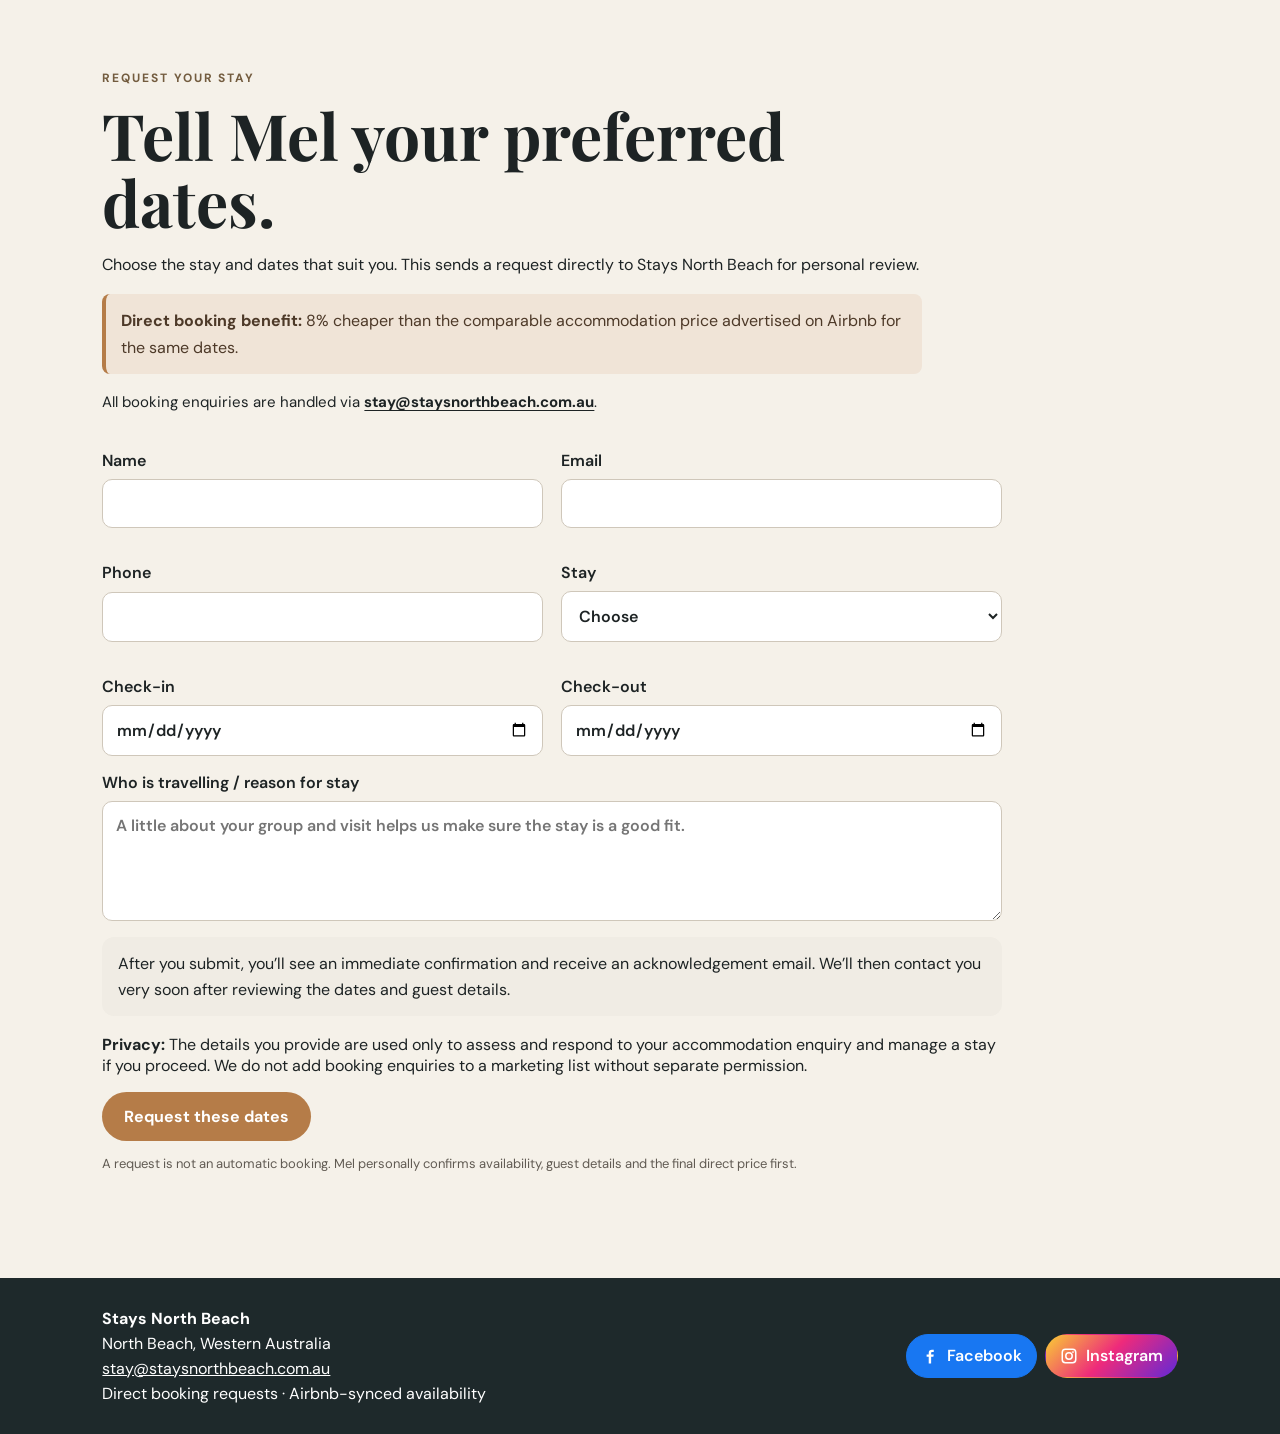
==== commit fda86147: "Add premium sales copy FAQs privacy and SEO structure" ====
--- a/index.html
+++ b/index.html
@@ -1,86 +1,149 @@
 <!doctype html>
-<html lang="en">
+<html lang="en-AU">
 <head>
   <meta charset="utf-8">
   <meta name="viewport" content="width=device-width,initial-scale=1">
   <title>North Beach Accommodation Perth | Stays North Beach</title>
-  <meta name="description" content="Two private stays in North Beach, Perth: The Midnight Hideaway and Front Residence. Check Airbnb-synced availability and book direct for 8% less than the comparable Airbnb accommodation price.">
+  <meta name="description" content="Two private boutique stays in North Beach, Perth. Explore The Midnight Hideaway and Front Residence, check Airbnb-synced availability and request a direct stay for 8% less than the comparable Airbnb accommodation price.">
+  <meta name="robots" content="index,follow,max-image-preview:large">
+  <meta name="theme-color" content="#171a1a">
   <link rel="canonical" href="https://www.staysnorthbeach.com.au/">
+
   <meta property="og:type" content="website">
   <meta property="og:site_name" content="Stays North Beach">
-  <meta property="og:title" content="North Beach Accommodation Perth | Stays North Beach">
-  <meta property="og:description" content="Two private North Beach stays, Airbnb-synced availability and a direct-booking rate 8% below the comparable Airbnb accommodation price for the same dates.">
+  <meta property="og:title" content="Boutique North Beach Accommodation | Stays North Beach">
+  <meta property="og:description" content="Two private, design-led stays near Perth's coast. Check Airbnb-synced availability and request your stay direct.">
   <meta property="og:url" content="https://www.staysnorthbeach.com.au/">
+  <meta property="og:image" content="https://www.staysnorthbeach.com.au/assets/midnight-hero.webp">
+  <meta property="og:image:alt" content="The Midnight Hideaway private courtyard in North Beach, Perth">
+  <meta property="og:locale" content="en_AU">
   <meta name="twitter:card" content="summary_large_image">
+  <meta name="twitter:title" content="Boutique North Beach Accommodation | Stays North Beach">
+  <meta name="twitter:description" content="Two private coastal stays in North Beach, Perth with direct booking requests and Airbnb-synced availability.">
+  <meta name="twitter:image" content="https://www.staysnorthbeach.com.au/assets/midnight-hero.webp">
+
   <link rel="preconnect" href="https://fonts.googleapis.com">
   <link rel="preconnect" href="https://fonts.gstatic.com" crossorigin>
   <link href="https://fonts.googleapis.com/css2?family=DM+Sans:wght@400;500;600;700&family=Playfair+Display:ital,wght@0,500;0,600;1,500&display=swap" rel="stylesheet">
   <link rel="stylesheet" href="styles.css?v=20261013-1">
   <link rel="stylesheet" href="calendar-contrast.css?v=20261013-1">
   <link rel="stylesheet" href="social-brand-colours.css?v=20261013-2">
-  <link rel="stylesheet" href="site-upgrades.css?v=20261013-2">
+  <link rel="stylesheet" href="site-upgrades.css?v=20261013-3">
+
+  <script type="application/ld+json">
+  {
+    "@context":"https://schema.org",
+    "@graph":[
+      {
+        "@type":"WebSite",
+        "@id":"https://www.staysnorthbeach.com.au/#website",
+        "url":"https://www.staysnorthbeach.com.au/",
+        "name":"Stays North Beach",
+        "description":"Two private boutique stays in North Beach, Perth, Western Australia.",
+        "inLanguage":"en-AU"
+      },
+      {
+        "@type":"Organization",
+        "@id":"https://www.staysnorthbeach.com.au/#organization",
+        "name":"Stays North Beach",
+        "url":"https://www.staysnorthbeach.com.au/",
+        "email":"stay@staysnorthbeach.com.au",
+        "sameAs":[
+          "https://www.facebook.com/staysnorthbeach",
+          "https://www.instagram.com/stays_northbeach/"
+        ]
+      },
+      {
+        "@type":"FAQPage",
+        "mainEntity":[
+          {
+            "@type":"Question",
+            "name":"How does direct booking work?",
+            "acceptedAnswer":{"@type":"Answer","text":"Choose available dates, submit a booking request and Mel will personally recheck availability, guest details and the final direct price before confirming. A request is not an automatic booking."}
+          },
+          {
+            "@type":"Question",
+            "name":"Is the website calendar live?",
+            "acceptedAnswer":{"@type":"Answer","text":"The website reads booked and blocked dates from Airbnb, which remains the master calendar. Calendar feeds can take time to update, so availability is checked again before any direct stay is confirmed."}
+          },
+          {
+            "@type":"Question",
+            "name":"How much can I save by booking direct?",
+            "acceptedAnswer":{"@type":"Answer","text":"The direct accommodation rate is 8% cheaper than the comparable accommodation price advertised on Airbnb for the same dates. Final pricing is confirmed with the booking request."}
+          }
+        ]
+      }
+    ]
+  }
+  </script>
 </head>
 <body>
   <header class="site-header">
-    <a class="brand" href="#top"><span class="brand-mark">NB</span><span><b>Stays</b><small>North Beach</small></span></a>
+    <a class="brand" href="#top" aria-label="Stays North Beach home"><span class="brand-mark">NB</span><span><b>Stays</b><small>North Beach</small></span></a>
     <div class="header-actions">
-      <nav><a href="#stays">The stays</a><a href="#local">Local area</a><a href="#availability">Availability</a><a href="#contact">Request a stay</a></nav>
+      <nav aria-label="Main navigation"><a href="#stays">The stays</a><a href="#local">North Beach</a><a href="#availability">Availability</a><a href="#faq">FAQ</a><a href="#contact">Request a stay</a></nav>
       <div class="social-links social-links-header" aria-label="Social media">
-        <a href="https://www.facebook.com/staysnorthbeach" target="_blank" rel="noopener noreferrer" aria-label="Stays North Beach on Facebook" title="Facebook">
-          <svg width="18" height="18" viewBox="0 0 24 24" aria-hidden="true"><path d="M13.5 22v-9h3l.5-3h-3.5V8.1c0-.9.3-1.6 1.8-1.6H17V3.8c-.3 0-1.3-.1-2.5-.1-2.5 0-4.2 1.5-4.2 4.3V10H7.5v3h2.8v9h3.2Z"/></svg>
-        </a>
-        <a href="https://www.instagram.com/stays_northbeach/" target="_blank" rel="noopener noreferrer" aria-label="Stays North Beach on Instagram" title="Instagram">
-          <svg width="18" height="18" viewBox="0 0 24 24" aria-hidden="true"><path d="M7.2 2h9.6A5.2 5.2 0 0 1 22 7.2v9.6a5.2 5.2 0 0 1-5.2 5.2H7.2A5.2 5.2 0 0 1 2 16.8V7.2A5.2 5.2 0 0 1 7.2 2Zm0 2A3.2 3.2 0 0 0 4 7.2v9.6A3.2 3.2 0 0 0 7.2 20h9.6a3.2 3.2 0 0 0 3.2-3.2V7.2A3.2 3.2 0 0 0 16.8 4H7.2Zm10.1 1.5a1.2 1.2 0 1 1 0 2.4 1.2 1.2 0 0 1 0-2.4ZM12 6.7A5.3 5.3 0 1 1 6.7 12 5.3 5.3 0 0 1 12 6.7Zm0 2A3.3 3.3 0 1 0 15.3 12 3.3 3.3 0 0 0 12 8.7Z"/></svg>
-        </a>
+        <a href="https://www.facebook.com/staysnorthbeach" target="_blank" rel="noopener noreferrer" aria-label="Stays North Beach on Facebook" title="Facebook"><svg width="18" height="18" viewBox="0 0 24 24" aria-hidden="true"><path d="M13.5 22v-9h3l.5-3h-3.5V8.1c0-.9.3-1.6 1.8-1.6H17V3.8c-.3 0-1.3-.1-2.5-.1-2.5 0-4.2 1.5-4.2 4.3V10H7.5v3h2.8v9h3.2Z"/></svg></a>
+        <a href="https://www.instagram.com/stays_northbeach/" target="_blank" rel="noopener noreferrer" aria-label="Stays North Beach on Instagram" title="Instagram"><svg width="18" height="18" viewBox="0 0 24 24" aria-hidden="true"><path d="M7.2 2h9.6A5.2 5.2 0 0 1 22 7.2v9.6a5.2 5.2 0 0 1-5.2 5.2H7.2A5.2 5.2 0 0 1 2 16.8V7.2A5.2 5.2 0 0 1 7.2 2Zm0 2A3.2 3.2 0 0 0 4 7.2v9.6A3.2 3.2 0 0 0 7.2 20h9.6a3.2 3.2 0 0 0 3.2-3.2V7.2A3.2 3.2 0 0 0 16.8 4H7.2Zm10.1 1.5a1.2 1.2 0 1 1 0 2.4 1.2 1.2 0 0 1 0-2.4ZM12 6.7A5.3 5.3 0 1 1 6.7 12 5.3 5.3 0 0 1 12 6.7Zm0 2A3.3 3.3 0 1 0 15.3 12 3.3 3.3 0 0 0 12 8.7Z"/></svg></a>
       </div>
     </div>
   </header>
 
   <main id="top">
-    <section class="hero">
-      <div>
+    <section class="hero hero-premium">
+      <div class="hero-copy">
         <p class="eyebrow">NORTH BEACH · PERTH · WESTERN AUSTRALIA</p>
-        <h1>One address.<br><em>Two private stays.</em></h1>
-        <p class="lead">Choose the warm, design-led Midnight Hideaway or the relaxed Front Residence. Airbnb remains our master calendar and Mel personally reviews every direct booking request.</p>
-        <div class="hero-cta-row"><a class="button" href="#availability">Check availability</a><span class="direct-save-pill">Book direct & save 8%</span></div>
-      </div>
-      <div class="hero-panel"><span>Beautiful stays.</span><span>Local knowledge.</span><span>Genuine care.</span></div>
-    </section>
-
-    <section id="stays" class="section">
-      <div class="section-heading"><p class="eyebrow dark">THE STAYS</p><h2>Choose the home that fits.</h2></div>
-      <div class="stay-grid">
+        <h1>Stay somewhere<br><em>worth remembering.</em></h1>
+        <p class="lead">Two completely private, design-led stays in one of Perth's most relaxed coastal neighbourhoods. Choose the dramatic Midnight Hideaway or the easy-going Front Residence, then book direct with Mel for personal service and a better accommodation rate.</p>
+        <div class="hero-cta-row"><a class="button" href="#availability">Check availability</a><a class="button button-secondary" href="#stays">Explore the stays</a><span class="direct-save-pill">Book direct & save 8%</span></div>
+        <div class="hero-trust" aria-label="Key booking benefits"><span>Airbnb-synced dates</span><span>Direct host contact</span><span>North Beach location</span></div>
+      </div>
+      <figure class="hero-visual"><img src="assets/midnight-hero.webp" alt="The Midnight Hideaway private courtyard at sunset in North Beach, Perth" width="1400" height="933" fetchpriority="high"><figcaption>The Midnight Hideaway</figcaption></figure>
+    </section>
+
+    <section id="stays" class="section stays-section">
+      <div class="section-heading"><p class="eyebrow dark">TWO DISTINCT STAYS</p><h2>Choose your North Beach escape.</h2><p>Both stays are private, thoughtfully designed and positioned for easy access to Perth's northern beaches. Each has its own character.</p></div>
+      <div class="stay-grid premium-stay-grid">
         <article class="stay-card">
-          <img class="stay-photo-main" src="assets/midnight-hero.webp" alt="The Midnight Hideaway in North Beach" loading="lazy">
-          <div class="stay-copy"><p class="eyebrow light">01 · DARK · WARM · PRIVATE</p><h3>The Midnight Hideaway</h3><p>Approx. 90 m² with two good-sized bedrooms, a spacious kitchen and living area, private rear entrance and dedicated parking.</p><p class="detail">2 bedrooms · 2 bathrooms</p></div>
+          <img class="stay-photo-main" src="assets/midnight-hero.webp" alt="The Midnight Hideaway courtyard and private guesthouse" width="1400" height="933" loading="lazy">
+          <div class="stay-copy"><p class="eyebrow light">01 · MOODY · WARM · PRIVATE</p><h3>The Midnight Hideaway</h3><p>A distinctive approximately 90 m² rear guesthouse created for guests who appreciate atmosphere, texture and privacy. Rich finishes, warm lighting and generous indoor-outdoor living make it feel like a destination in its own right.</p><p class="detail">2 bedrooms · 2 bathrooms · private rear entrance · dedicated parking</p></div>
           <div class="stay-gallery">
-            <img src="assets/midnight-living.webp" alt="Midnight Hideaway living area" loading="lazy">
-            <img src="assets/midnight-bathroom.webp" alt="Midnight Hideaway bathroom" loading="lazy">
+            <img src="assets/midnight-living.webp" alt="Midnight Hideaway indoor living space opening to the courtyard" width="1400" height="933" loading="lazy">
+            <img src="assets/midnight-bathroom.webp" alt="Midnight Hideaway modern bathroom" width="1400" height="933" loading="lazy">
           </div>
         </article>
         <article class="stay-card">
-          <img class="stay-photo-main" src="assets/front-courtyard.webp" alt="Front Residence courtyard in North Beach" loading="lazy">
-          <div class="stay-copy"><p class="eyebrow light">02 · EASY · RELAXED · PRIVATE</p><h3>Front Residence</h3><p>A private North Beach home with open-plan living, courtyard, garden and its own driveway parking.</p><p class="detail">2 bedrooms · 1 bathroom</p></div>
+          <img class="stay-photo-main" src="assets/front-courtyard.webp" alt="Front Residence courtyard and indoor-outdoor living in North Beach" width="1400" height="1050" loading="lazy">
+          <div class="stay-copy"><p class="eyebrow light">02 · RELAXED · SPACIOUS · PRIVATE</p><h3>Front Residence</h3><p>A comfortable private home with a calm, contemporary feel, open-plan kitchen and living spaces, a secluded courtyard and its own driveway parking. Ideal for guests who want a genuine North Beach home base.</p><p class="detail">2 bedrooms · 1 bathroom · private entrance · driveway parking</p></div>
           <div class="stay-gallery">
-            <img src="assets/front-kitchen.webp" alt="Front Residence kitchen" loading="lazy">
-            <img src="assets/front-garden.webp" alt="Front Residence garden" loading="lazy">
+            <img src="assets/front-kitchen.webp" alt="Front Residence kitchen and living area" width="1400" height="1050" loading="lazy">
+            <img src="assets/front-bathroom.webp" alt="Front Residence bathroom with double vanity and walk-in shower" width="1400" height="1050" loading="lazy">
           </div>
         </article>
       </div>
     </section>
 
+    <section class="section booking-benefits" aria-labelledby="benefits-title">
+      <div class="section-heading"><p class="eyebrow dark">WHY BOOK DIRECT</p><h2 id="benefits-title">A simpler, more personal way to stay.</h2></div>
+      <div class="benefit-grid">
+        <article><strong>Save 8%</strong><span>Our direct accommodation rate is 8% below the comparable accommodation price advertised on Airbnb for the same dates.</span></article>
+        <article><strong>Deal with the host</strong><span>Your enquiry comes directly to Mel, so questions, suitability and details are handled personally rather than through a call centre.</span></article>
+        <article><strong>Availability you can see</strong><span>Booked and blocked dates are read from Airbnb, our master calendar, then checked again before confirmation.</span></article>
+      </div>
+    </section>
+
     <section id="local" class="section local-area">
-      <div class="section-heading"><p class="eyebrow dark">NORTH BEACH, PERTH</p><h2>Close to the coast, connected to everything.</h2><p>Stay in a relaxed residential pocket of North Beach with beaches, parks, shopping and some of Perth’s best coastal suburbs within easy reach.</p></div>
+      <div class="section-heading"><p class="eyebrow dark">NORTH BEACH, PERTH</p><h2>Coastal living without the crowds.</h2><p>Settle into a relaxed residential pocket with beaches, parks, shopping and Perth's northern coastal favourites within easy reach.</p></div>
       <div class="local-grid">
         <article><strong>Walk nearby</strong><span>Charles Riley Memorial Reserve is about 200 m away, with a bus stop around 30 m from the property.</span></article>
         <article><strong>Beach time</strong><span>Mettams Pool and North Beach are close by, with Trigg around a 5-minute drive.</span></article>
         <article><strong>Shops & dining</strong><span>Karrinyup is around 7 minutes away and Scarborough around 10 minutes by car.</span></article>
-        <article><strong>Explore the coast</strong><span>Hillarys Boat Harbour is around 12 minutes away, making day trips and sunset outings easy.</span></article>
+        <article><strong>Explore the coast</strong><span>Hillarys Boat Harbour is around 12 minutes away for waterfront dining, activities and sunset outings.</span></article>
       </div>
     </section>
 
     <section id="availability" class="availability section">
-      <div class="section-heading"><p class="eyebrow dark">AIRBNB-SYNCED DATES</p><h2>Check availability.</h2><p>Booked and blocked Airbnb dates are read into this website. Green dates are available and red dates are unavailable. We always make one final check before confirming a direct stay.</p></div>
+      <div class="section-heading"><p class="eyebrow dark">AIRBNB-SYNCED DATES</p><h2>Check availability.</h2><p>Green dates are available and red dates are unavailable. Airbnb remains our master calendar and we make one final availability check before confirming every direct stay.</p></div>
       <div class="direct-save-banner"><strong>Book direct and save 8%</strong><span>Our direct accommodation rate is 8% cheaper than the comparable accommodation price advertised on Airbnb for the same dates. Final pricing is confirmed with your booking request.</span></div>
       <div id="availabilityStatus" class="status">Loading Airbnb availability…</div>
       <div class="availability-grid">
@@ -89,8 +152,20 @@
       </div>
     </section>
 
+    <section id="faq" class="section faq-section">
+      <div class="section-heading"><p class="eyebrow dark">GOOD TO KNOW</p><h2>Frequently asked questions.</h2></div>
+      <div class="faq-list">
+        <details><summary>How does direct booking work?</summary><p>Select your preferred available dates and send a booking request. Mel then personally rechecks availability and guest details and confirms the final direct price. Your request is not an automatic booking.</p></details>
+        <details><summary>Is the website availability calendar live?</summary><p>The website reads booked and blocked dates from Airbnb, which remains our master calendar. Calendar feeds can take time to update, so we always complete a final Airbnb check before confirming your stay.</p></details>
+        <details><summary>What does “save 8%” mean?</summary><p>For the same dates, our direct accommodation rate is 8% cheaper than the comparable accommodation price advertised on Airbnb. The final direct price is provided with your booking response.</p></details>
+        <details><summary>Are the two stays private from each other?</summary><p>Yes. The Midnight Hideaway is a fully separate rear guesthouse with its own rear entrance and dedicated parking. The Front Residence has its own private entrance, driveway and parking. The main property gate is the only shared access point.</p></details>
+        <details><summary>When will I hear back after an enquiry?</summary><p>You will receive an immediate acknowledgement after submitting the form. Mel then reviews the dates and guest details and will be in contact very soon.</p></details>
+        <details><summary>How are arrival and departure details provided?</summary><p>Once a stay is confirmed, your arrival, access and departure details are provided directly so you know exactly what to expect before your stay.</p></details>
+      </div>
+    </section>
+
     <section id="contact" class="request section">
-      <div class="section-heading"><p class="eyebrow dark">REQUEST YOUR STAY</p><h2>Tell Mel your preferred dates.</h2><p class="request-saving"><strong>Direct booking benefit:</strong> 8% cheaper than the comparable accommodation price advertised on Airbnb for the same dates.</p><p class="contact-email">All booking enquiries are handled via <a href="mailto:stay@staysnorthbeach.com.au">stay@staysnorthbeach.com.au</a>.</p></div>
+      <div class="section-heading"><p class="eyebrow dark">REQUEST YOUR STAY</p><h2>Tell Mel your preferred dates.</h2><p>Choose the stay and dates that suit you. This sends a request directly to Stays North Beach for personal review.</p><p class="request-saving"><strong>Direct booking benefit:</strong> 8% cheaper than the comparable accommodation price advertised on Airbnb for the same dates.</p><p class="contact-email">All booking enquiries are handled via <a href="mailto:stay@staysnorthbeach.com.au">stay@staysnorthbeach.com.au</a>.</p></div>
       <form name="booking-enquiry" method="POST" action="/thank-you.html" data-netlify="true" netlify-honeypot="bot-field" id="bookingForm">
         <input type="hidden" name="form-name" value="booking-enquiry">
         <input type="hidden" name="subject" value="New Stays North Beach booking enquiry">
@@ -103,9 +178,10 @@
           <label>Check-in<input required type="date" name="checkin" id="checkin"></label>
           <label>Check-out<input required type="date" name="checkout" id="checkout"></label>
         </div>
-        <label>Who is travelling / reason for stay<textarea name="message" rows="4"></textarea></label>
-        <p class="form-confirm-note">After you submit, you’ll see an immediate confirmation that we’ve received your enquiry. We’ll then contact you very soon after reviewing the dates and guest details.</p>
-        <p id="formMessage" class="form-message"></p>
+        <label>Who is travelling / reason for stay<textarea name="message" rows="4" placeholder="A little about your group and visit helps us make sure the stay is a good fit."></textarea></label>
+        <p class="form-confirm-note">After you submit, you’ll see an immediate confirmation and receive an acknowledgement email. We’ll then contact you very soon after reviewing the dates and guest details.</p>
+        <p class="privacy-note"><strong>Privacy:</strong> The details you provide are used only to assess and respond to your accommodation enquiry and manage a stay if you proceed. We do not add booking enquiries to a marketing list without separate permission.</p>
+        <p id="formMessage" class="form-message" aria-live="polite"></p>
         <button class="button" type="submit">Request these dates</button>
       </form>
       <p class="small-note">A request is not an automatic booking. Mel personally confirms availability, guest details and the final direct price first.</p>
@@ -113,14 +189,10 @@
   </main>
 
   <footer>
-    <div class="footer-brand"><b>Stays North Beach</b><span>North Beach, Western Australia</span><a href="mailto:stay@staysnorthbeach.com.au">stay@staysnorthbeach.com.au</a></div>
+    <div class="footer-brand"><b>Stays North Beach</b><span>North Beach, Western Australia</span><a href="mailto:stay@staysnorthbeach.com.au">stay@staysnorthbeach.com.au</a><span class="footer-small">Direct booking requests · Airbnb-synced availability</span></div>
     <div class="social-links social-links-footer" aria-label="Social media">
-      <a href="https://www.facebook.com/staysnorthbeach" target="_blank" rel="noopener noreferrer" aria-label="Stays North Beach on Facebook">
-        <svg width="18" height="18" viewBox="0 0 24 24" aria-hidden="true"><path d="M13.5 22v-9h3l.5-3h-3.5V8.1c0-.9.3-1.6 1.8-1.6H17V3.8c-.3 0-1.3-.1-2.5-.1-2.5 0-4.2 1.5-4.2 4.3V10H7.5v3h2.8v9h3.2Z"/></svg><span>Facebook</span>
-      </a>
-      <a href="https://www.instagram.com/stays_northbeach/" target="_blank" rel="noopener noreferrer" aria-label="Stays North Beach on Instagram">
-        <svg width="18" height="18" viewBox="0 0 24 24" aria-hidden="true"><path d="M7.2 2h9.6A5.2 5.2 0 0 1 22 7.2v9.6a5.2 5.2 0 0 1-5.2 5.2H7.2A5.2 5.2 0 0 1 2 16.8V7.2A5.2 5.2 0 0 1 7.2 2Zm0 2A3.2 3.2 0 0 0 4 7.2v9.6A3.2 3.2 0 0 0 7.2 20h9.6a3.2 3.2 0 0 0 3.2-3.2V7.2A3.2 3.2 0 0 0 16.8 4H7.2Zm10.1 1.5a1.2 1.2 0 1 1 0 2.4 1.2 1.2 0 0 1 0-2.4ZM12 6.7A5.3 5.3 0 1 1 6.7 12 5.3 5.3 0 0 1 12 6.7Zm0 2A3.3 3.3 0 1 0 15.3 12 3.3 3.3 0 0 0 12 8.7Z"/></svg><span>Instagram</span>
-      </a>
+      <a href="https://www.facebook.com/staysnorthbeach" target="_blank" rel="noopener noreferrer" aria-label="Stays North Beach on Facebook"><svg width="18" height="18" viewBox="0 0 24 24" aria-hidden="true"><path d="M13.5 22v-9h3l.5-3h-3.5V8.1c0-.9.3-1.6 1.8-1.6H17V3.8c-.3 0-1.3-.1-2.5-.1-2.5 0-4.2 1.5-4.2 4.3V10H7.5v3h2.8v9h3.2Z"/></svg><span>Facebook</span></a>
+      <a href="https://www.instagram.com/stays_northbeach/" target="_blank" rel="noopener noreferrer" aria-label="Stays North Beach on Instagram"><svg width="18" height="18" viewBox="0 0 24 24" aria-hidden="true"><path d="M7.2 2h9.6A5.2 5.2 0 0 1 22 7.2v9.6a5.2 5.2 0 0 1-5.2 5.2H7.2A5.2 5.2 0 0 1 2 16.8V7.2A5.2 5.2 0 0 1 7.2 2Zm0 2A3.2 3.2 0 0 0 4 7.2v9.6A3.2 3.2 0 0 0 7.2 20h9.6a3.2 3.2 0 0 0 3.2-3.2V7.2A3.2 3.2 0 0 0 16.8 4H7.2Zm10.1 1.5a1.2 1.2 0 1 1 0 2.4 1.2 1.2 0 0 1 0-2.4ZM12 6.7A5.3 5.3 0 1 1 6.7 12 5.3 5.3 0 0 1 12 6.7Zm0 2A3.3 3.3 0 1 0 15.3 12 3.3 3.3 0 0 0 12 8.7Z"/></svg><span>Instagram</span></a>
     </div>
   </footer>
   <script src="site-config.js"></script>
--- a/site-upgrades.css
+++ b/site-upgrades.css
@@ -1 +1 @@
-.stay-card{overflow:hidden}.stay-card .stay-copy{padding:clamp(26px,3vw,38px)}.stay-card{padding:0!important}.stay-photo-main{display:block;width:100%;height:clamp(260px,32vw,430px);object-fit:cover}.stay-gallery{display:grid;grid-template-columns:repeat(2,minmax(0,1fr));gap:8px;padding:8px}.stay-gallery img{display:block;width:100%;aspect-ratio:4/3;object-fit:cover;border-radius:14px}.contact-email{margin-top:14px;font-size:15px;line-height:1.6}.contact-email a{font-weight:700;text-underline-offset:3px}.form-confirm-note{margin:14px 0 18px;padding:14px 16px;border-radius:12px;background:#f0ece4;line-height:1.6}.thank-you-page{min-height:100vh;display:grid;place-items:center;padding:28px;background:#f5f1e9}.thank-you-card{width:min(720px,100%);padding:clamp(28px,5vw,54px);border-radius:28px;background:#fff;box-shadow:0 18px 48px rgba(29,35,36,.1)}.thank-you-card h1{font-family:'Playfair Display',serif;font-size:clamp(40px,7vw,64px);line-height:1.05;margin:10px 0 18px}.thank-you-card p{line-height:1.7}.thank-you-actions{display:flex;gap:12px;flex-wrap:wrap;margin-top:24px}@media(max-width:800px){.stay-photo-main{height:280px}.stay-gallery{grid-template-columns:1fr 1fr}.thank-you-actions .button{width:100%}}@media(max-width:480px){.stay-gallery{grid-template-columns:1fr}.stay-photo-main{height:240px}}+.stay-card{overflow:hidden}.stay-card .stay-copy{padding:clamp(26px,3vw,38px)}.stay-card{padding:0!important}.stay-photo-main{display:block;width:100%;height:clamp(260px,32vw,430px);object-fit:cover}.stay-gallery{display:grid;grid-template-columns:repeat(2,minmax(0,1fr));gap:8px;padding:8px}.stay-gallery img{display:block;width:100%;aspect-ratio:4/3;object-fit:cover;border-radius:14px}.local-area{background:#f0ece4}.local-grid{display:grid;grid-template-columns:repeat(4,minmax(0,1fr));gap:16px;max-width:1400px}.local-grid article{display:flex;flex-direction:column;gap:8px;padding:22px;border-radius:18px;background:#fff;border:1px solid #ddd5ca}.local-grid strong{font-family:'Playfair Display',serif;font-size:23px;color:#1e292b}.local-grid span{line-height:1.6;color:#514a43}.contact-email{margin-top:14px;font-size:15px;line-height:1.6}.contact-email a{font-weight:700;text-underline-offset:3px}.form-confirm-note{margin:14px 0 18px;padding:14px 16px;border-radius:12px;background:#f0ece4;line-height:1.6}.thank-you-page{min-height:100vh;display:grid;place-items:center;padding:28px;background:#f5f1e9}.thank-you-card{width:min(720px,100%);padding:clamp(28px,5vw,54px);border-radius:28px;background:#fff;box-shadow:0 18px 48px rgba(29,35,36,.1)}.thank-you-card h1{font-family:'Playfair Display',serif;font-size:clamp(40px,7vw,64px);line-height:1.05;margin:10px 0 18px}.thank-you-card p{line-height:1.7}.thank-you-actions{display:flex;gap:12px;flex-wrap:wrap;margin-top:24px}@media(max-width:1050px){.local-grid{grid-template-columns:repeat(2,minmax(0,1fr))}}@media(max-width:800px){.stay-photo-main{height:280px}.stay-gallery{grid-template-columns:1fr 1fr}.thank-you-actions .button{width:100%}}@media(max-width:560px){.local-grid{grid-template-columns:1fr}}@media(max-width:480px){.stay-gallery{grid-template-columns:1fr}.stay-photo-main{height:240px}}
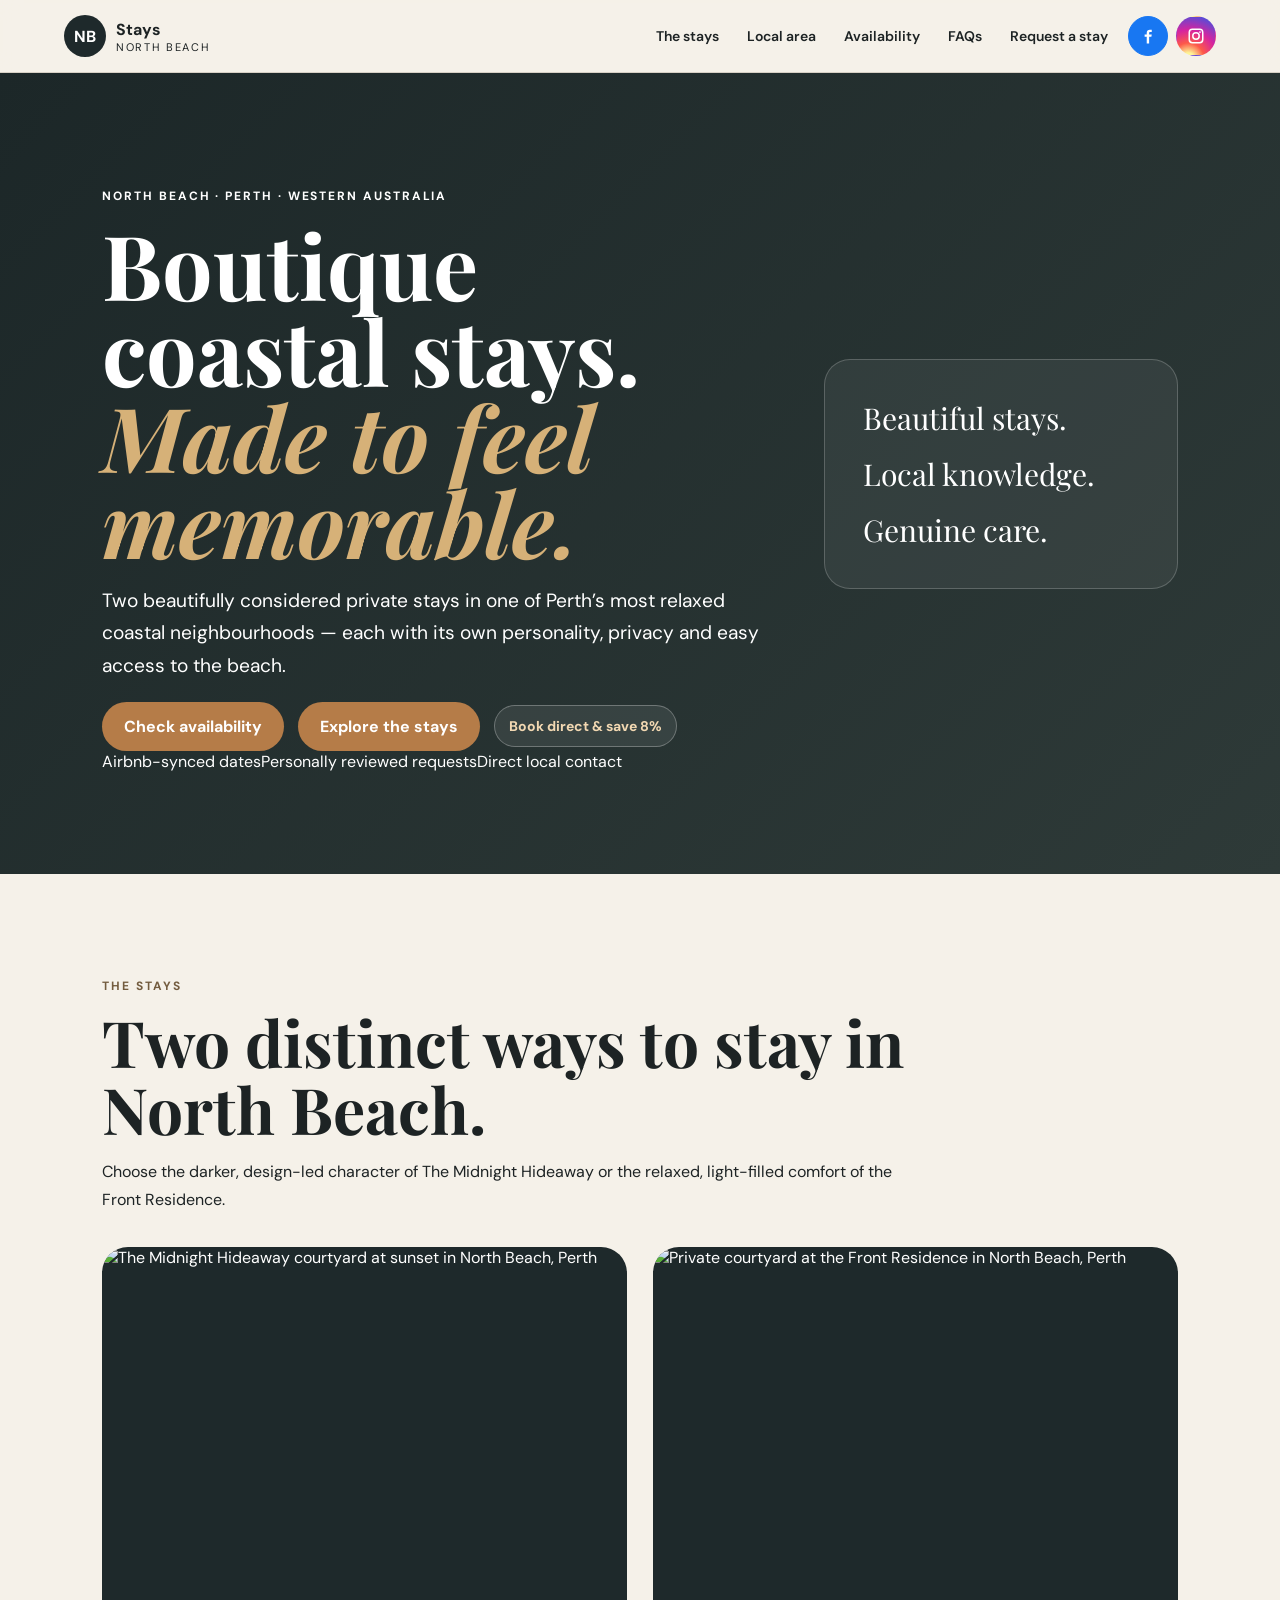
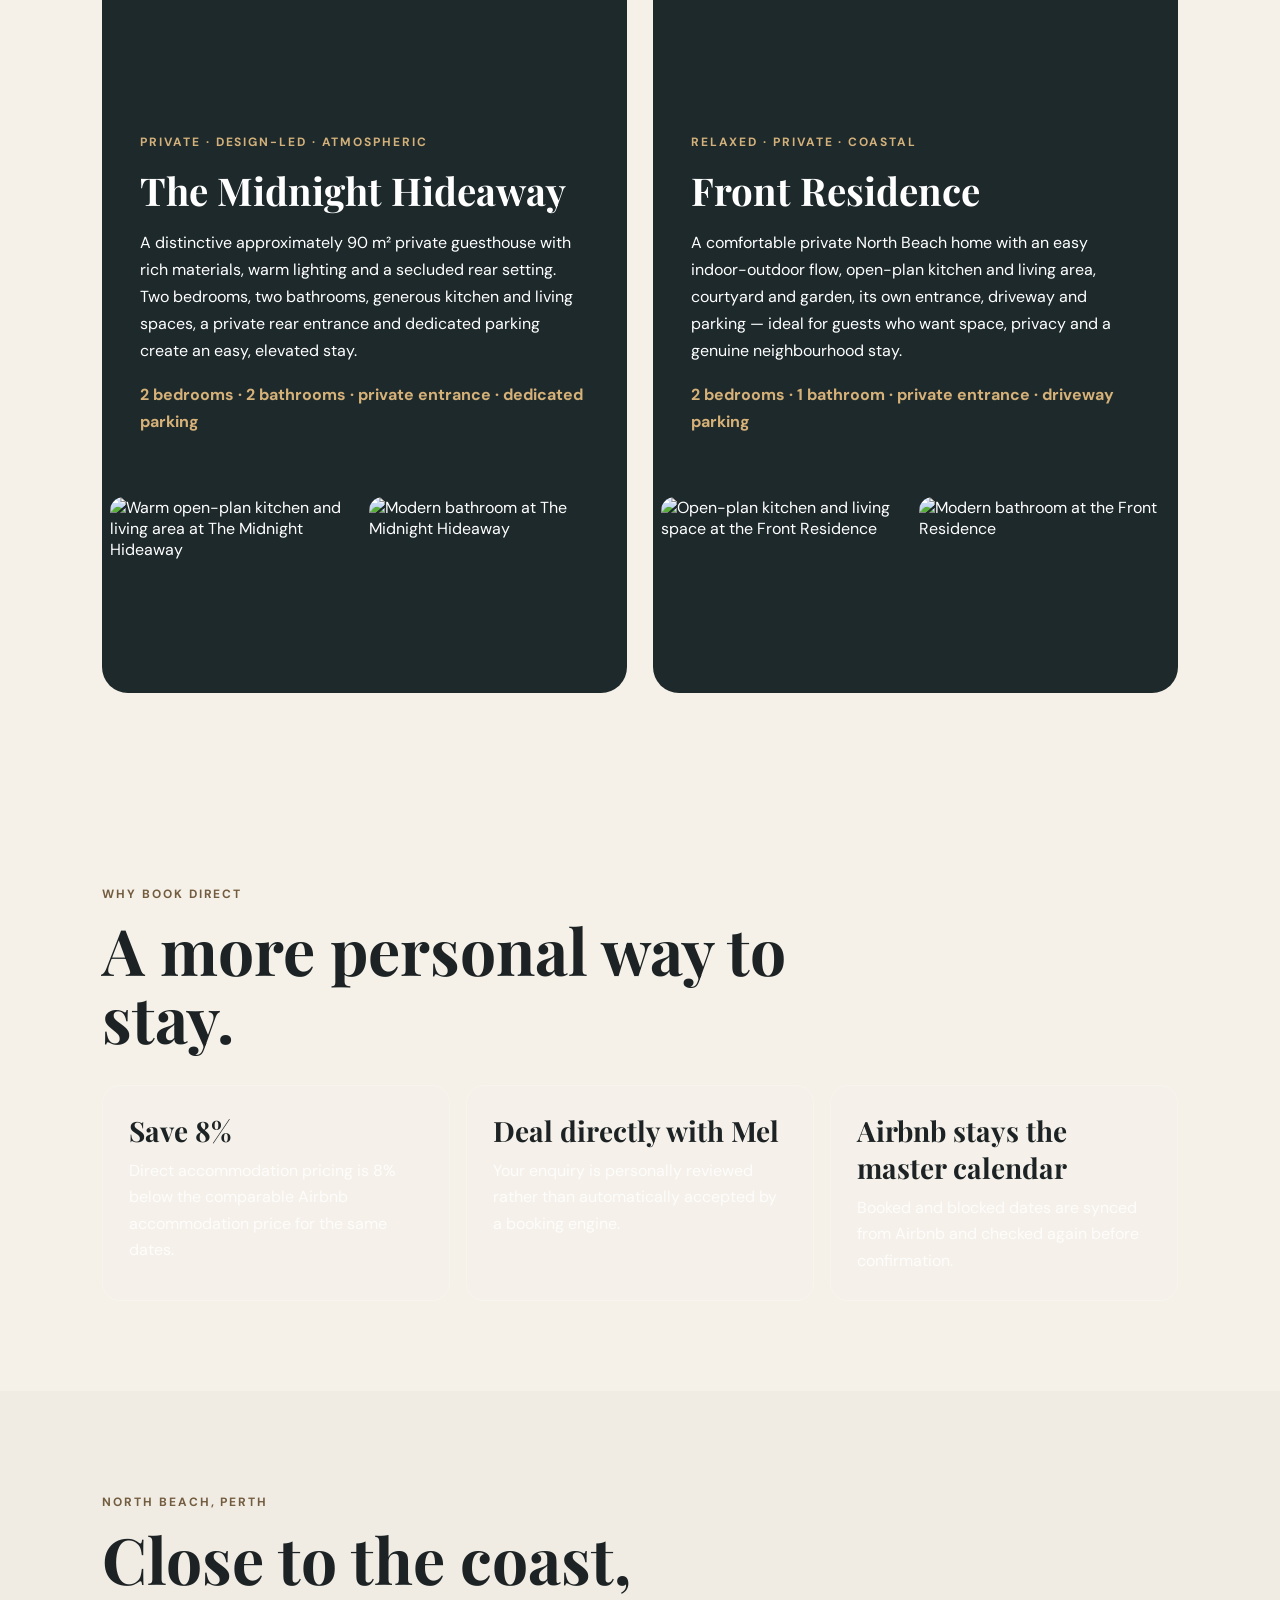
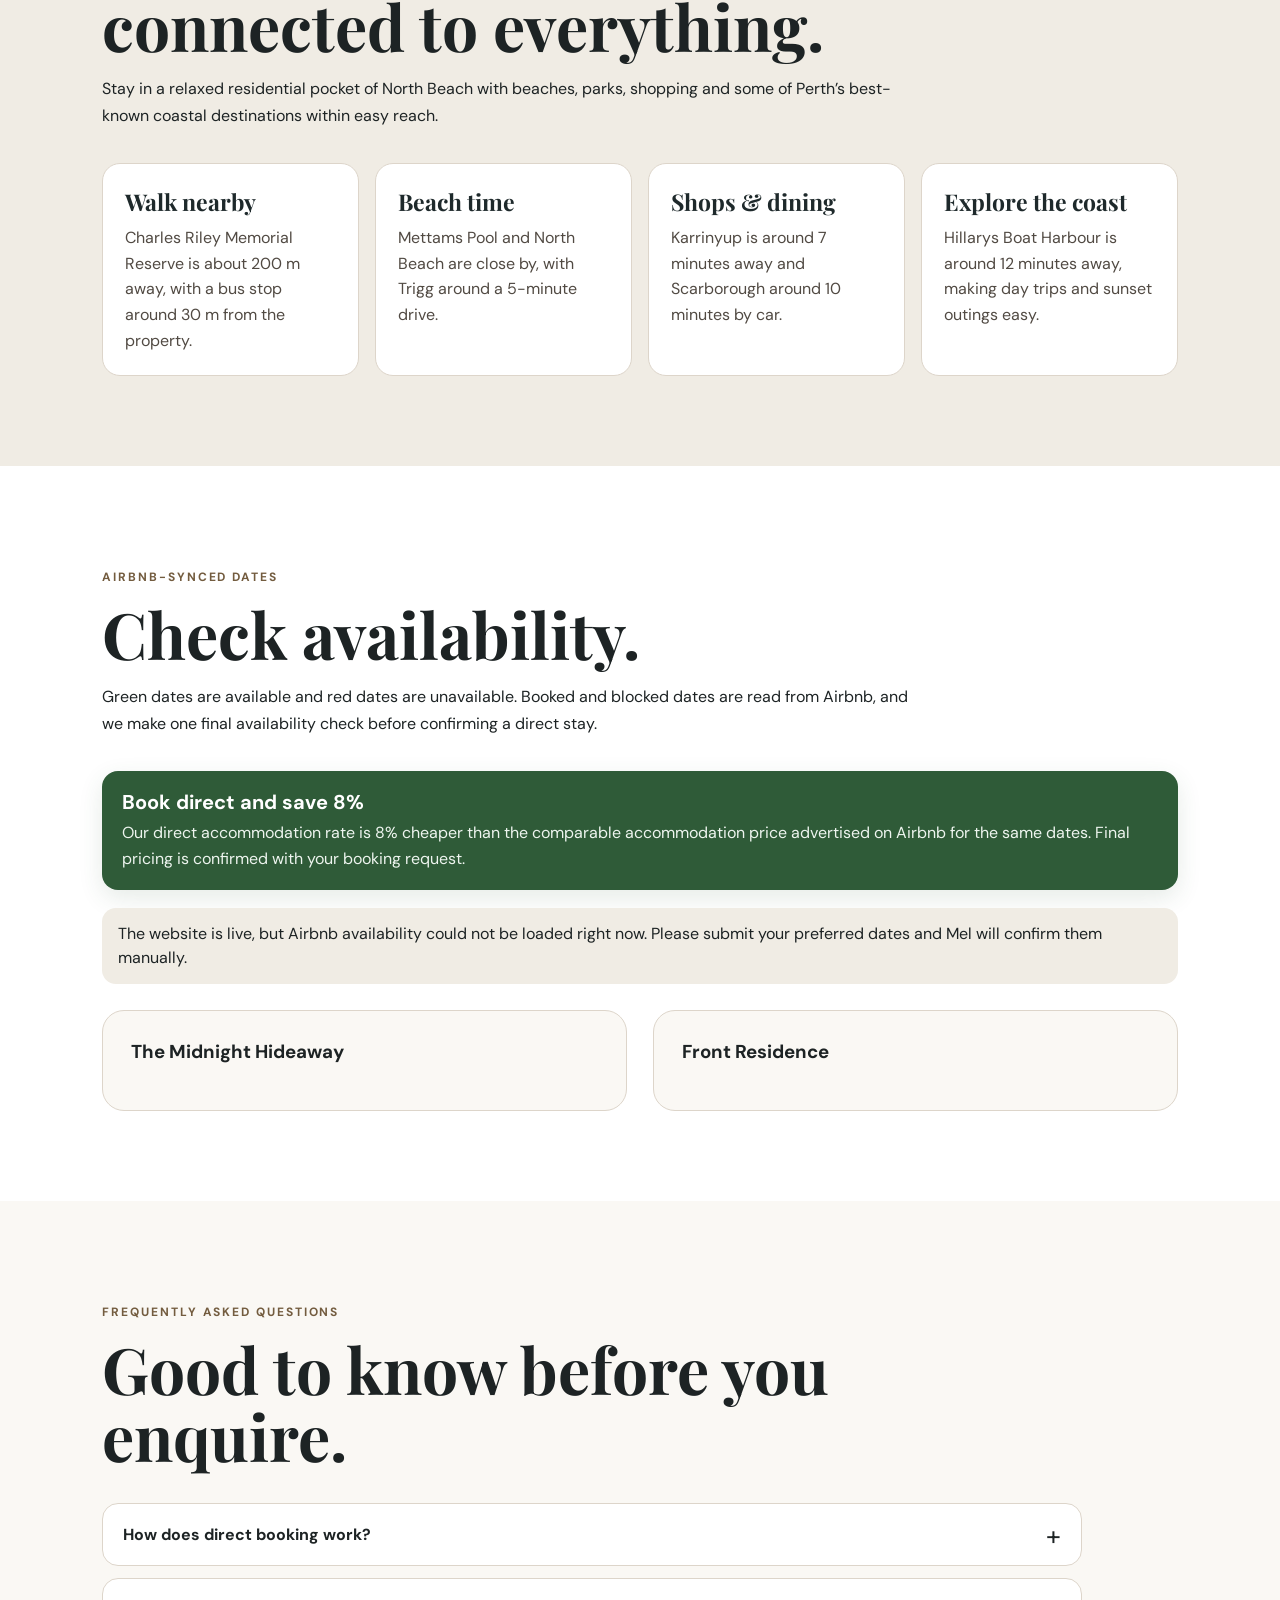
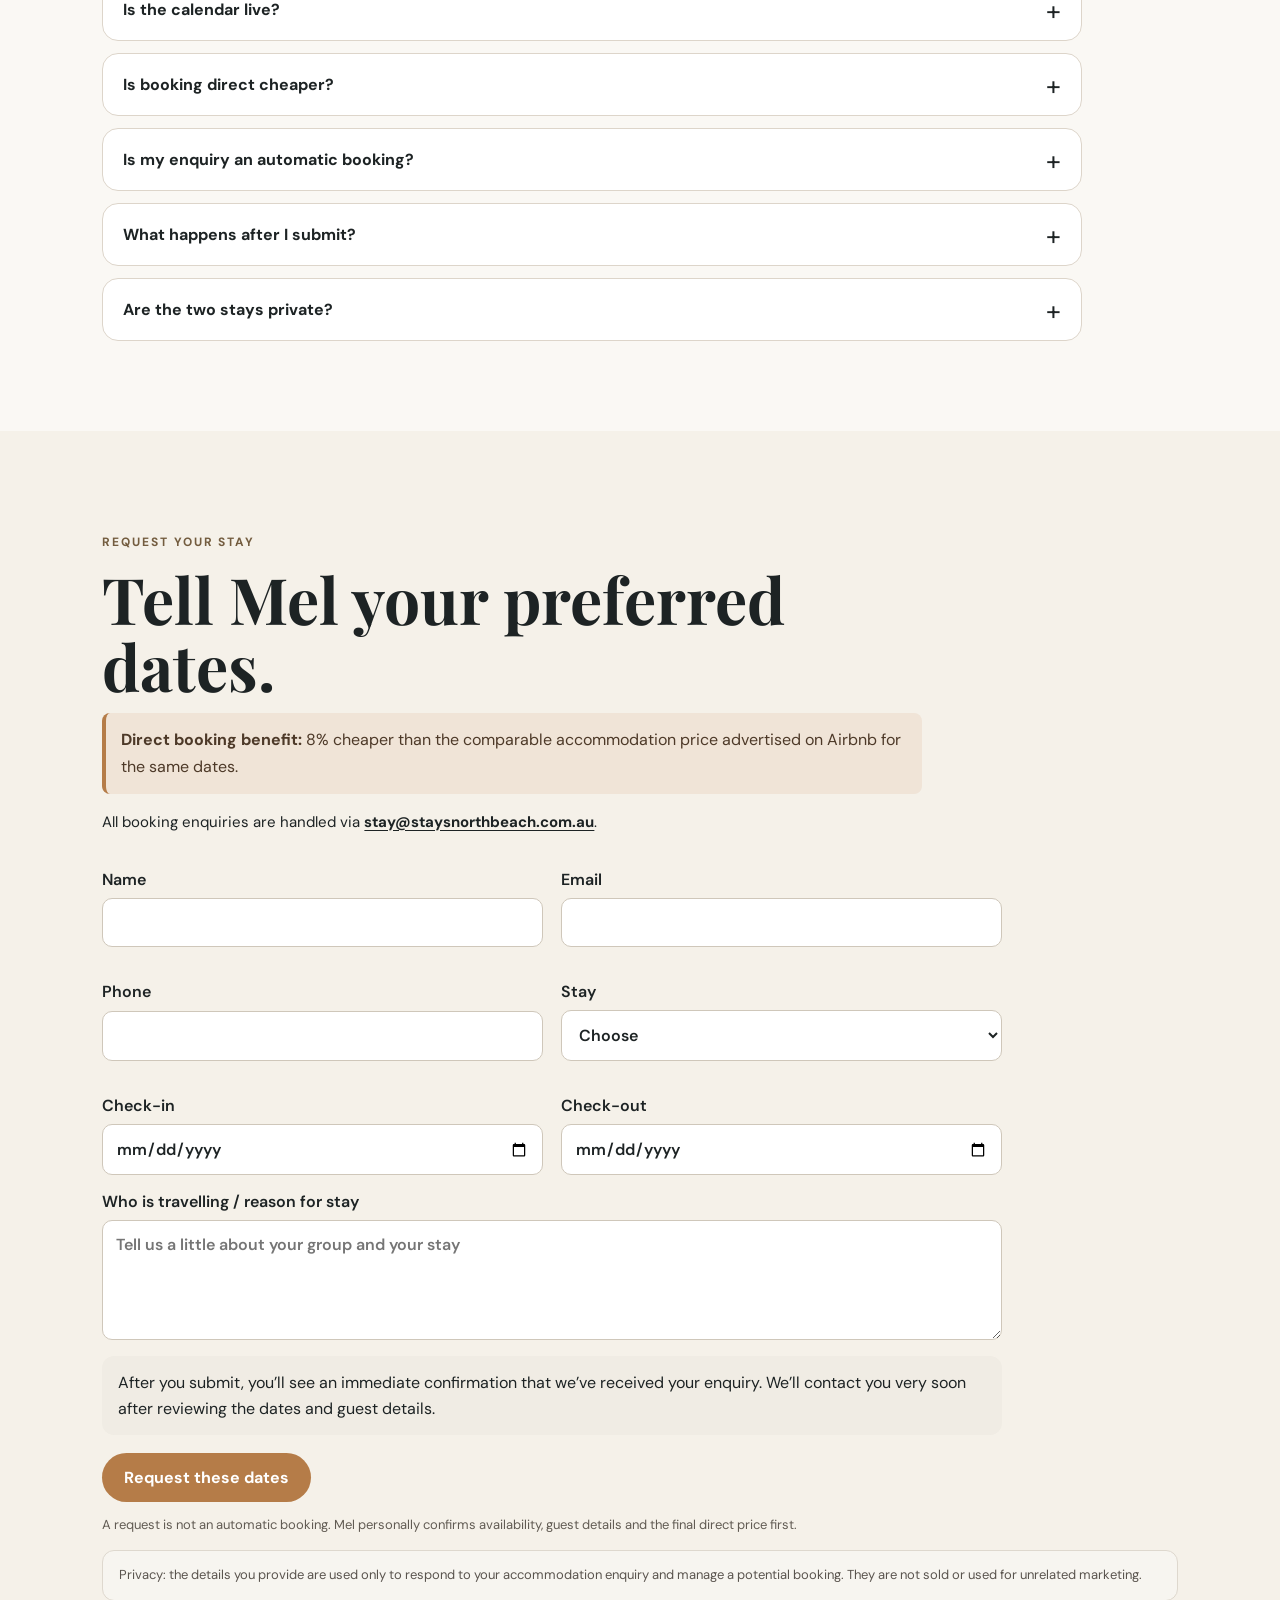
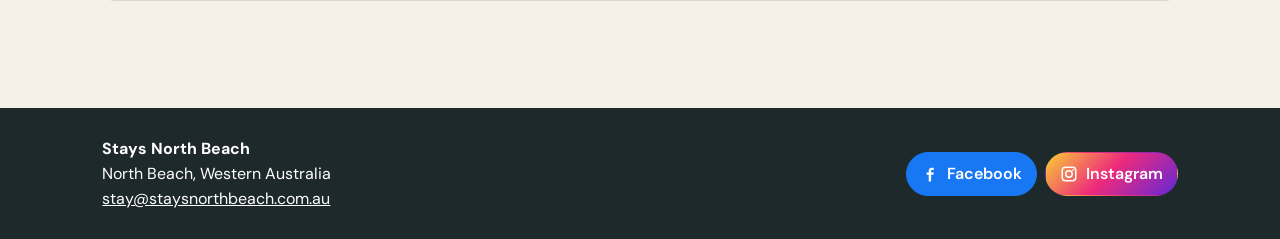
==== commit a2678011: "Refine premium copy, FAQs and enquiry experience" ====
--- a/index.html
+++ b/index.html
@@ -14,13 +14,10 @@
   <meta property="og:title" content="Boutique North Beach Accommodation | Stays North Beach">
   <meta property="og:description" content="Two private, design-led stays near Perth's coast. Check Airbnb-synced availability and request your stay direct.">
   <meta property="og:url" content="https://www.staysnorthbeach.com.au/">
-  <meta property="og:image" content="https://www.staysnorthbeach.com.au/assets/midnight-hero.webp">
-  <meta property="og:image:alt" content="The Midnight Hideaway private courtyard in North Beach, Perth">
   <meta property="og:locale" content="en_AU">
   <meta name="twitter:card" content="summary_large_image">
   <meta name="twitter:title" content="Boutique North Beach Accommodation | Stays North Beach">
   <meta name="twitter:description" content="Two private coastal stays in North Beach, Perth with direct booking requests and Airbnb-synced availability.">
-  <meta name="twitter:image" content="https://www.staysnorthbeach.com.au/assets/midnight-hero.webp">
 
   <link rel="preconnect" href="https://fonts.googleapis.com">
   <link rel="preconnect" href="https://fonts.gstatic.com" crossorigin>
@@ -28,60 +25,29 @@
   <link rel="stylesheet" href="styles.css?v=20261013-1">
   <link rel="stylesheet" href="calendar-contrast.css?v=20261013-1">
   <link rel="stylesheet" href="social-brand-colours.css?v=20261013-2">
-  <link rel="stylesheet" href="site-upgrades.css?v=20261013-3">
+  <link rel="stylesheet" href="site-upgrades.css?v=20261013-4">
 
   <script type="application/ld+json">
   {
     "@context":"https://schema.org",
     "@graph":[
-      {
-        "@type":"WebSite",
-        "@id":"https://www.staysnorthbeach.com.au/#website",
-        "url":"https://www.staysnorthbeach.com.au/",
-        "name":"Stays North Beach",
-        "description":"Two private boutique stays in North Beach, Perth, Western Australia.",
-        "inLanguage":"en-AU"
-      },
-      {
-        "@type":"Organization",
-        "@id":"https://www.staysnorthbeach.com.au/#organization",
-        "name":"Stays North Beach",
-        "url":"https://www.staysnorthbeach.com.au/",
-        "email":"stay@staysnorthbeach.com.au",
-        "sameAs":[
-          "https://www.facebook.com/staysnorthbeach",
-          "https://www.instagram.com/stays_northbeach/"
-        ]
-      },
-      {
-        "@type":"FAQPage",
-        "mainEntity":[
-          {
-            "@type":"Question",
-            "name":"How does direct booking work?",
-            "acceptedAnswer":{"@type":"Answer","text":"Choose available dates, submit a booking request and Mel will personally recheck availability, guest details and the final direct price before confirming. A request is not an automatic booking."}
-          },
-          {
-            "@type":"Question",
-            "name":"Is the website calendar live?",
-            "acceptedAnswer":{"@type":"Answer","text":"The website reads booked and blocked dates from Airbnb, which remains the master calendar. Calendar feeds can take time to update, so availability is checked again before any direct stay is confirmed."}
-          },
-          {
-            "@type":"Question",
-            "name":"How much can I save by booking direct?",
-            "acceptedAnswer":{"@type":"Answer","text":"The direct accommodation rate is 8% cheaper than the comparable accommodation price advertised on Airbnb for the same dates. Final pricing is confirmed with the booking request."}
-          }
-        ]
-      }
+      {"@type":"WebSite","@id":"https://www.staysnorthbeach.com.au/#website","url":"https://www.staysnorthbeach.com.au/","name":"Stays North Beach","description":"Two private boutique stays in North Beach, Perth, Western Australia.","inLanguage":"en-AU"},
+      {"@type":"Organization","@id":"https://www.staysnorthbeach.com.au/#organization","name":"Stays North Beach","url":"https://www.staysnorthbeach.com.au/","email":"stay@staysnorthbeach.com.au","sameAs":["https://www.facebook.com/staysnorthbeach","https://www.instagram.com/stays_northbeach/"]},
+      {"@type":"FAQPage","mainEntity":[
+        {"@type":"Question","name":"How does direct booking work?","acceptedAnswer":{"@type":"Answer","text":"Choose your preferred stay and dates, submit an enquiry, and Mel will recheck Airbnb availability, guest details and the final direct price before confirming the booking."}},
+        {"@type":"Question","name":"Is the website calendar live?","acceptedAnswer":{"@type":"Answer","text":"The website reads booked and blocked dates from Airbnb via calendar sync. Because calendar feeds can take time to refresh, availability is always rechecked before a direct stay is confirmed."}},
+        {"@type":"Question","name":"Is booking direct cheaper than Airbnb?","acceptedAnswer":{"@type":"Answer","text":"The direct accommodation rate is 8% cheaper than the comparable accommodation price advertised on Airbnb for the same dates. Final pricing is confirmed with the booking request."}},
+        {"@type":"Question","name":"Is an enquiry an automatic booking?","acceptedAnswer":{"@type":"Answer","text":"No. An enquiry is a request only. The stay is confirmed after availability, guest details and final pricing have been reviewed."}}
+      ]}
     ]
   }
   </script>
 </head>
 <body>
   <header class="site-header">
-    <a class="brand" href="#top" aria-label="Stays North Beach home"><span class="brand-mark">NB</span><span><b>Stays</b><small>North Beach</small></span></a>
+    <a class="brand" href="#top"><span class="brand-mark">NB</span><span><b>Stays</b><small>North Beach</small></span></a>
     <div class="header-actions">
-      <nav aria-label="Main navigation"><a href="#stays">The stays</a><a href="#local">North Beach</a><a href="#availability">Availability</a><a href="#faq">FAQ</a><a href="#contact">Request a stay</a></nav>
+      <nav><a href="#stays">The stays</a><a href="#local">Local area</a><a href="#availability">Availability</a><a href="#faq">FAQs</a><a href="#contact">Request a stay</a></nav>
       <div class="social-links social-links-header" aria-label="Social media">
         <a href="https://www.facebook.com/staysnorthbeach" target="_blank" rel="noopener noreferrer" aria-label="Stays North Beach on Facebook" title="Facebook"><svg width="18" height="18" viewBox="0 0 24 24" aria-hidden="true"><path d="M13.5 22v-9h3l.5-3h-3.5V8.1c0-.9.3-1.6 1.8-1.6H17V3.8c-.3 0-1.3-.1-2.5-.1-2.5 0-4.2 1.5-4.2 4.3V10H7.5v3h2.8v9h3.2Z"/></svg></a>
         <a href="https://www.instagram.com/stays_northbeach/" target="_blank" rel="noopener noreferrer" aria-label="Stays North Beach on Instagram" title="Instagram"><svg width="18" height="18" viewBox="0 0 24 24" aria-hidden="true"><path d="M7.2 2h9.6A5.2 5.2 0 0 1 22 7.2v9.6a5.2 5.2 0 0 1-5.2 5.2H7.2A5.2 5.2 0 0 1 2 16.8V7.2A5.2 5.2 0 0 1 7.2 2Zm0 2A3.2 3.2 0 0 0 4 7.2v9.6A3.2 3.2 0 0 0 7.2 20h9.6a3.2 3.2 0 0 0 3.2-3.2V7.2A3.2 3.2 0 0 0 16.8 4H7.2Zm10.1 1.5a1.2 1.2 0 1 1 0 2.4 1.2 1.2 0 0 1 0-2.4ZM12 6.7A5.3 5.3 0 1 1 6.7 12 5.3 5.3 0 0 1 12 6.7Zm0 2A3.3 3.3 0 1 0 15.3 12 3.3 3.3 0 0 0 12 8.7Z"/></svg></a>
@@ -90,112 +56,81 @@
   </header>
 
   <main id="top">
-    <section class="hero hero-premium">
-      <div class="hero-copy">
+    <section class="hero premium-hero">
+      <div>
         <p class="eyebrow">NORTH BEACH · PERTH · WESTERN AUSTRALIA</p>
-        <h1>Stay somewhere<br><em>worth remembering.</em></h1>
-        <p class="lead">Two completely private, design-led stays in one of Perth's most relaxed coastal neighbourhoods. Choose the dramatic Midnight Hideaway or the easy-going Front Residence, then book direct with Mel for personal service and a better accommodation rate.</p>
-        <div class="hero-cta-row"><a class="button" href="#availability">Check availability</a><a class="button button-secondary" href="#stays">Explore the stays</a><span class="direct-save-pill">Book direct & save 8%</span></div>
-        <div class="hero-trust" aria-label="Key booking benefits"><span>Airbnb-synced dates</span><span>Direct host contact</span><span>North Beach location</span></div>
+        <h1>Boutique coastal stays.<br><em>Made to feel memorable.</em></h1>
+        <p class="lead">Two beautifully considered private stays in one of Perth’s most relaxed coastal neighbourhoods — each with its own personality, privacy and easy access to the beach.</p>
+        <div class="hero-cta-row"><a class="button" href="#availability">Check availability</a><a class="button secondary" href="#stays">Explore the stays</a><span class="direct-save-pill">Book direct & save 8%</span></div>
+        <div class="trust-row"><span>Airbnb-synced dates</span><span>Personally reviewed requests</span><span>Direct local contact</span></div>
       </div>
-      <figure class="hero-visual"><img src="assets/midnight-hero.webp" alt="The Midnight Hideaway private courtyard at sunset in North Beach, Perth" width="1400" height="933" fetchpriority="high"><figcaption>The Midnight Hideaway</figcaption></figure>
+      <div class="hero-panel"><span>Beautiful stays.</span><span>Local knowledge.</span><span>Genuine care.</span></div>
     </section>
 
-    <section id="stays" class="section stays-section">
-      <div class="section-heading"><p class="eyebrow dark">TWO DISTINCT STAYS</p><h2>Choose your North Beach escape.</h2><p>Both stays are private, thoughtfully designed and positioned for easy access to Perth's northern beaches. Each has its own character.</p></div>
-      <div class="stay-grid premium-stay-grid">
-        <article class="stay-card">
-          <img class="stay-photo-main" src="assets/midnight-hero.webp" alt="The Midnight Hideaway courtyard and private guesthouse" width="1400" height="933" loading="lazy">
-          <div class="stay-copy"><p class="eyebrow light">01 · MOODY · WARM · PRIVATE</p><h3>The Midnight Hideaway</h3><p>A distinctive approximately 90 m² rear guesthouse created for guests who appreciate atmosphere, texture and privacy. Rich finishes, warm lighting and generous indoor-outdoor living make it feel like a destination in its own right.</p><p class="detail">2 bedrooms · 2 bathrooms · private rear entrance · dedicated parking</p></div>
+    <section id="stays" class="section">
+      <div class="section-heading"><p class="eyebrow dark">THE STAYS</p><h2>Two distinct ways to stay in North Beach.</h2><p>Choose the darker, design-led character of The Midnight Hideaway or the relaxed, light-filled comfort of the Front Residence.</p></div>
+      <div class="stay-grid">
+        <article class="stay-card premium-card">
+          <img class="stay-photo-main" src="assets/midnight-hero.webp" alt="The Midnight Hideaway courtyard at sunset in North Beach, Perth" loading="eager" fetchpriority="high">
+          <div class="stay-copy"><p class="eyebrow light">PRIVATE · DESIGN-LED · ATMOSPHERIC</p><h3>The Midnight Hideaway</h3><p>A distinctive approximately 90 m² private guesthouse with rich materials, warm lighting and a secluded rear setting. Two bedrooms, two bathrooms, generous kitchen and living spaces, a private rear entrance and dedicated parking create an easy, elevated stay.</p><p class="detail">2 bedrooms · 2 bathrooms · private entrance · dedicated parking</p></div>
           <div class="stay-gallery">
-            <img src="assets/midnight-living.webp" alt="Midnight Hideaway indoor living space opening to the courtyard" width="1400" height="933" loading="lazy">
-            <img src="assets/midnight-bathroom.webp" alt="Midnight Hideaway modern bathroom" width="1400" height="933" loading="lazy">
+            <img src="assets/midnight-living.webp" alt="Warm open-plan kitchen and living area at The Midnight Hideaway" loading="lazy">
+            <img src="assets/midnight-bathroom.webp" alt="Modern bathroom at The Midnight Hideaway" loading="lazy">
           </div>
         </article>
-        <article class="stay-card">
-          <img class="stay-photo-main" src="assets/front-courtyard.webp" alt="Front Residence courtyard and indoor-outdoor living in North Beach" width="1400" height="1050" loading="lazy">
-          <div class="stay-copy"><p class="eyebrow light">02 · RELAXED · SPACIOUS · PRIVATE</p><h3>Front Residence</h3><p>A comfortable private home with a calm, contemporary feel, open-plan kitchen and living spaces, a secluded courtyard and its own driveway parking. Ideal for guests who want a genuine North Beach home base.</p><p class="detail">2 bedrooms · 1 bathroom · private entrance · driveway parking</p></div>
+        <article class="stay-card premium-card">
+          <img class="stay-photo-main" src="assets/front-courtyard.webp" alt="Private courtyard at the Front Residence in North Beach, Perth" loading="lazy">
+          <div class="stay-copy"><p class="eyebrow light">RELAXED · PRIVATE · COASTAL</p><h3>Front Residence</h3><p>A comfortable private North Beach home with an easy indoor-outdoor flow, open-plan kitchen and living area, courtyard and garden, its own entrance, driveway and parking — ideal for guests who want space, privacy and a genuine neighbourhood stay.</p><p class="detail">2 bedrooms · 1 bathroom · private entrance · driveway parking</p></div>
           <div class="stay-gallery">
-            <img src="assets/front-kitchen.webp" alt="Front Residence kitchen and living area" width="1400" height="1050" loading="lazy">
-            <img src="assets/front-bathroom.webp" alt="Front Residence bathroom with double vanity and walk-in shower" width="1400" height="1050" loading="lazy">
+            <img src="assets/front-kitchen.webp" alt="Open-plan kitchen and living space at the Front Residence" loading="lazy">
+            <img src="assets/front-garden.webp" alt="Modern bathroom at the Front Residence" loading="lazy">
           </div>
         </article>
       </div>
     </section>
 
-    <section class="section booking-benefits" aria-labelledby="benefits-title">
-      <div class="section-heading"><p class="eyebrow dark">WHY BOOK DIRECT</p><h2 id="benefits-title">A simpler, more personal way to stay.</h2></div>
-      <div class="benefit-grid">
-        <article><strong>Save 8%</strong><span>Our direct accommodation rate is 8% below the comparable accommodation price advertised on Airbnb for the same dates.</span></article>
-        <article><strong>Deal with the host</strong><span>Your enquiry comes directly to Mel, so questions, suitability and details are handled personally rather than through a call centre.</span></article>
-        <article><strong>Availability you can see</strong><span>Booked and blocked dates are read from Airbnb, our master calendar, then checked again before confirmation.</span></article>
-      </div>
+    <section class="section benefits-section">
+      <div class="section-heading"><p class="eyebrow dark">WHY BOOK DIRECT</p><h2>A more personal way to stay.</h2></div>
+      <div class="benefit-grid"><article><strong>Save 8%</strong><span>Direct accommodation pricing is 8% below the comparable Airbnb accommodation price for the same dates.</span></article><article><strong>Deal directly with Mel</strong><span>Your enquiry is personally reviewed rather than automatically accepted by a booking engine.</span></article><article><strong>Airbnb stays the master calendar</strong><span>Booked and blocked dates are synced from Airbnb and checked again before confirmation.</span></article></div>
     </section>
 
     <section id="local" class="section local-area">
-      <div class="section-heading"><p class="eyebrow dark">NORTH BEACH, PERTH</p><h2>Coastal living without the crowds.</h2><p>Settle into a relaxed residential pocket with beaches, parks, shopping and Perth's northern coastal favourites within easy reach.</p></div>
-      <div class="local-grid">
-        <article><strong>Walk nearby</strong><span>Charles Riley Memorial Reserve is about 200 m away, with a bus stop around 30 m from the property.</span></article>
-        <article><strong>Beach time</strong><span>Mettams Pool and North Beach are close by, with Trigg around a 5-minute drive.</span></article>
-        <article><strong>Shops & dining</strong><span>Karrinyup is around 7 minutes away and Scarborough around 10 minutes by car.</span></article>
-        <article><strong>Explore the coast</strong><span>Hillarys Boat Harbour is around 12 minutes away for waterfront dining, activities and sunset outings.</span></article>
-      </div>
+      <div class="section-heading"><p class="eyebrow dark">NORTH BEACH, PERTH</p><h2>Close to the coast, connected to everything.</h2><p>Stay in a relaxed residential pocket of North Beach with beaches, parks, shopping and some of Perth’s best-known coastal destinations within easy reach.</p></div>
+      <div class="local-grid"><article><strong>Walk nearby</strong><span>Charles Riley Memorial Reserve is about 200 m away, with a bus stop around 30 m from the property.</span></article><article><strong>Beach time</strong><span>Mettams Pool and North Beach are close by, with Trigg around a 5-minute drive.</span></article><article><strong>Shops & dining</strong><span>Karrinyup is around 7 minutes away and Scarborough around 10 minutes by car.</span></article><article><strong>Explore the coast</strong><span>Hillarys Boat Harbour is around 12 minutes away, making day trips and sunset outings easy.</span></article></div>
     </section>
 
     <section id="availability" class="availability section">
-      <div class="section-heading"><p class="eyebrow dark">AIRBNB-SYNCED DATES</p><h2>Check availability.</h2><p>Green dates are available and red dates are unavailable. Airbnb remains our master calendar and we make one final availability check before confirming every direct stay.</p></div>
+      <div class="section-heading"><p class="eyebrow dark">AIRBNB-SYNCED DATES</p><h2>Check availability.</h2><p>Green dates are available and red dates are unavailable. Booked and blocked dates are read from Airbnb, and we make one final availability check before confirming a direct stay.</p></div>
       <div class="direct-save-banner"><strong>Book direct and save 8%</strong><span>Our direct accommodation rate is 8% cheaper than the comparable accommodation price advertised on Airbnb for the same dates. Final pricing is confirmed with your booking request.</span></div>
       <div id="availabilityStatus" class="status">Loading Airbnb availability…</div>
-      <div class="availability-grid">
-        <div class="availability-card"><h3>The Midnight Hideaway</h3><div id="midnightCalendar" class="calendar-list"></div></div>
-        <div class="availability-card"><h3>Front Residence</h3><div id="frontCalendar" class="calendar-list"></div></div>
-      </div>
+      <div class="availability-grid"><div class="availability-card"><h3>The Midnight Hideaway</h3><div id="midnightCalendar" class="calendar-list"></div></div><div class="availability-card"><h3>Front Residence</h3><div id="frontCalendar" class="calendar-list"></div></div></div>
     </section>
 
     <section id="faq" class="section faq-section">
-      <div class="section-heading"><p class="eyebrow dark">GOOD TO KNOW</p><h2>Frequently asked questions.</h2></div>
+      <div class="section-heading"><p class="eyebrow dark">FREQUENTLY ASKED QUESTIONS</p><h2>Good to know before you enquire.</h2></div>
       <div class="faq-list">
-        <details><summary>How does direct booking work?</summary><p>Select your preferred available dates and send a booking request. Mel then personally rechecks availability and guest details and confirms the final direct price. Your request is not an automatic booking.</p></details>
-        <details><summary>Is the website availability calendar live?</summary><p>The website reads booked and blocked dates from Airbnb, which remains our master calendar. Calendar feeds can take time to update, so we always complete a final Airbnb check before confirming your stay.</p></details>
-        <details><summary>What does “save 8%” mean?</summary><p>For the same dates, our direct accommodation rate is 8% cheaper than the comparable accommodation price advertised on Airbnb. The final direct price is provided with your booking response.</p></details>
-        <details><summary>Are the two stays private from each other?</summary><p>Yes. The Midnight Hideaway is a fully separate rear guesthouse with its own rear entrance and dedicated parking. The Front Residence has its own private entrance, driveway and parking. The main property gate is the only shared access point.</p></details>
-        <details><summary>When will I hear back after an enquiry?</summary><p>You will receive an immediate acknowledgement after submitting the form. Mel then reviews the dates and guest details and will be in contact very soon.</p></details>
-        <details><summary>How are arrival and departure details provided?</summary><p>Once a stay is confirmed, your arrival, access and departure details are provided directly so you know exactly what to expect before your stay.</p></details>
+        <details><summary>How does direct booking work?</summary><p>Select your preferred stay and dates, then submit the enquiry form. Mel will recheck the Airbnb calendar, review the guest details and confirm the final direct price before the booking is accepted.</p></details>
+        <details><summary>Is the calendar live?</summary><p>The website reads booked and blocked dates from Airbnb via calendar sync. Calendar feeds can occasionally take time to refresh, so we always make one final availability check before confirming your stay.</p></details>
+        <details><summary>Is booking direct cheaper?</summary><p>Yes. Our direct accommodation rate is 8% cheaper than the comparable accommodation price advertised on Airbnb for the same dates. Your final direct price is confirmed with your booking request.</p></details>
+        <details><summary>Is my enquiry an automatic booking?</summary><p>No. Submitting the form sends a booking request only. Your stay is confirmed after availability, guest details and the final price have been reviewed.</p></details>
+        <details><summary>What happens after I submit?</summary><p>You will immediately see a confirmation page. Once our email service is active, you will also receive an acknowledgement by email. Mel will then contact you with the next steps.</p></details>
+        <details><summary>Are the two stays private?</summary><p>Yes. Both stays have their own private accommodation areas and entrances. The Midnight Hideaway is at the rear of the property with dedicated parking, while the Front Residence has its own entrance, driveway and parking.</p></details>
       </div>
     </section>
 
     <section id="contact" class="request section">
-      <div class="section-heading"><p class="eyebrow dark">REQUEST YOUR STAY</p><h2>Tell Mel your preferred dates.</h2><p>Choose the stay and dates that suit you. This sends a request directly to Stays North Beach for personal review.</p><p class="request-saving"><strong>Direct booking benefit:</strong> 8% cheaper than the comparable accommodation price advertised on Airbnb for the same dates.</p><p class="contact-email">All booking enquiries are handled via <a href="mailto:stay@staysnorthbeach.com.au">stay@staysnorthbeach.com.au</a>.</p></div>
+      <div class="section-heading"><p class="eyebrow dark">REQUEST YOUR STAY</p><h2>Tell Mel your preferred dates.</h2><p class="request-saving"><strong>Direct booking benefit:</strong> 8% cheaper than the comparable accommodation price advertised on Airbnb for the same dates.</p><p class="contact-email">All booking enquiries are handled via <a href="mailto:stay@staysnorthbeach.com.au">stay@staysnorthbeach.com.au</a>.</p></div>
       <form name="booking-enquiry" method="POST" action="/thank-you.html" data-netlify="true" netlify-honeypot="bot-field" id="bookingForm">
-        <input type="hidden" name="form-name" value="booking-enquiry">
-        <input type="hidden" name="subject" value="New Stays North Beach booking enquiry">
-        <p class="hidden"><label>Don’t fill this out: <input name="bot-field"></label></p>
-        <div class="form-grid">
-          <label>Name<input required name="name" autocomplete="name"></label>
-          <label>Email<input required type="email" name="email" autocomplete="email"></label>
-          <label>Phone<input name="phone" autocomplete="tel"></label>
-          <label>Stay<select name="stay" id="stayChoice" required><option value="">Choose</option><option value="midnight">The Midnight Hideaway</option><option value="front">Front Residence</option></select></label>
-          <label>Check-in<input required type="date" name="checkin" id="checkin"></label>
-          <label>Check-out<input required type="date" name="checkout" id="checkout"></label>
-        </div>
-        <label>Who is travelling / reason for stay<textarea name="message" rows="4" placeholder="A little about your group and visit helps us make sure the stay is a good fit."></textarea></label>
-        <p class="form-confirm-note">After you submit, you’ll see an immediate confirmation and receive an acknowledgement email. We’ll then contact you very soon after reviewing the dates and guest details.</p>
-        <p class="privacy-note"><strong>Privacy:</strong> The details you provide are used only to assess and respond to your accommodation enquiry and manage a stay if you proceed. We do not add booking enquiries to a marketing list without separate permission.</p>
-        <p id="formMessage" class="form-message" aria-live="polite"></p>
-        <button class="button" type="submit">Request these dates</button>
+        <input type="hidden" name="form-name" value="booking-enquiry"><input type="hidden" name="subject" value="New Stays North Beach booking enquiry"><p class="hidden"><label>Don’t fill this out: <input name="bot-field"></label></p>
+        <div class="form-grid"><label>Name<input required name="name" autocomplete="name"></label><label>Email<input required type="email" name="email" autocomplete="email"></label><label>Phone<input name="phone" autocomplete="tel"></label><label>Stay<select name="stay" id="stayChoice" required><option value="">Choose</option><option value="midnight">The Midnight Hideaway</option><option value="front">Front Residence</option></select></label><label>Check-in<input required type="date" name="checkin" id="checkin"></label><label>Check-out<input required type="date" name="checkout" id="checkout"></label></div>
+        <label>Who is travelling / reason for stay<textarea name="message" rows="4" placeholder="Tell us a little about your group and your stay"></textarea></label>
+        <p class="form-confirm-note">After you submit, you’ll see an immediate confirmation that we’ve received your enquiry. We’ll contact you very soon after reviewing the dates and guest details.</p><p id="formMessage" class="form-message"></p><button class="button" type="submit">Request these dates</button>
       </form>
-      <p class="small-note">A request is not an automatic booking. Mel personally confirms availability, guest details and the final direct price first.</p>
+      <p class="small-note">A request is not an automatic booking. Mel personally confirms availability, guest details and the final direct price first.</p><p class="privacy-note">Privacy: the details you provide are used only to respond to your accommodation enquiry and manage a potential booking. They are not sold or used for unrelated marketing.</p>
     </section>
   </main>
 
-  <footer>
-    <div class="footer-brand"><b>Stays North Beach</b><span>North Beach, Western Australia</span><a href="mailto:stay@staysnorthbeach.com.au">stay@staysnorthbeach.com.au</a><span class="footer-small">Direct booking requests · Airbnb-synced availability</span></div>
-    <div class="social-links social-links-footer" aria-label="Social media">
-      <a href="https://www.facebook.com/staysnorthbeach" target="_blank" rel="noopener noreferrer" aria-label="Stays North Beach on Facebook"><svg width="18" height="18" viewBox="0 0 24 24" aria-hidden="true"><path d="M13.5 22v-9h3l.5-3h-3.5V8.1c0-.9.3-1.6 1.8-1.6H17V3.8c-.3 0-1.3-.1-2.5-.1-2.5 0-4.2 1.5-4.2 4.3V10H7.5v3h2.8v9h3.2Z"/></svg><span>Facebook</span></a>
-      <a href="https://www.instagram.com/stays_northbeach/" target="_blank" rel="noopener noreferrer" aria-label="Stays North Beach on Instagram"><svg width="18" height="18" viewBox="0 0 24 24" aria-hidden="true"><path d="M7.2 2h9.6A5.2 5.2 0 0 1 22 7.2v9.6a5.2 5.2 0 0 1-5.2 5.2H7.2A5.2 5.2 0 0 1 2 16.8V7.2A5.2 5.2 0 0 1 7.2 2Zm0 2A3.2 3.2 0 0 0 4 7.2v9.6A3.2 3.2 0 0 0 7.2 20h9.6a3.2 3.2 0 0 0 3.2-3.2V7.2A3.2 3.2 0 0 0 16.8 4H7.2Zm10.1 1.5a1.2 1.2 0 1 1 0 2.4 1.2 1.2 0 0 1 0-2.4ZM12 6.7A5.3 5.3 0 1 1 6.7 12 5.3 5.3 0 0 1 12 6.7Zm0 2A3.3 3.3 0 1 0 15.3 12 3.3 3.3 0 0 0 12 8.7Z"/></svg><span>Instagram</span></a>
-    </div>
-  </footer>
-  <script src="site-config.js"></script>
-  <script src="script.js"></script>
+  <footer><div class="footer-brand"><b>Stays North Beach</b><span>North Beach, Western Australia</span><a href="mailto:stay@staysnorthbeach.com.au">stay@staysnorthbeach.com.au</a></div><div class="social-links social-links-footer" aria-label="Social media"><a href="https://www.facebook.com/staysnorthbeach" target="_blank" rel="noopener noreferrer" aria-label="Stays North Beach on Facebook"><svg width="18" height="18" viewBox="0 0 24 24" aria-hidden="true"><path d="M13.5 22v-9h3l.5-3h-3.5V8.1c0-.9.3-1.6 1.8-1.6H17V3.8c-.3 0-1.3-.1-2.5-.1-2.5 0-4.2 1.5-4.2 4.3V10H7.5v3h2.8v9h3.2Z"/></svg><span>Facebook</span></a><a href="https://www.instagram.com/stays_northbeach/" target="_blank" rel="noopener noreferrer" aria-label="Stays North Beach on Instagram"><svg width="18" height="18" viewBox="0 0 24 24" aria-hidden="true"><path d="M7.2 2h9.6A5.2 5.2 0 0 1 22 7.2v9.6a5.2 5.2 0 0 1-5.2 5.2H7.2A5.2 5.2 0 0 1 2 16.8V7.2A5.2 5.2 0 0 1 7.2 2Zm0 2A3.2 3.2 0 0 0 4 7.2v9.6A3.2 3.2 0 0 0 7.2 20h9.6a3.2 3.2 0 0 0 3.2-3.2V7.2A3.2 3.2 0 0 0 16.8 4H7.2Zm10.1 1.5a1.2 1.2 0 1 1 0 2.4 1.2 1.2 0 0 1 0-2.4ZM12 6.7A5.3 5.3 0 1 1 6.7 12 5.3 5.3 0 0 1 12 6.7Zm0 2A3.3 3.3 0 1 0 15.3 12 3.3 3.3 0 0 0 12 8.7Z"/></svg><span>Instagram</span></a></div></footer>
+  <script src="site-config.js"></script><script src="script.js"></script>
 </body>
 </html>
--- a/site-upgrades.css
+++ b/site-upgrades.css
@@ -1 +1 @@
-.stay-card{overflow:hidden}.stay-card .stay-copy{padding:clamp(26px,3vw,38px)}.stay-card{padding:0!important}.stay-photo-main{display:block;width:100%;height:clamp(260px,32vw,430px);object-fit:cover}.stay-gallery{display:grid;grid-template-columns:repeat(2,minmax(0,1fr));gap:8px;padding:8px}.stay-gallery img{display:block;width:100%;aspect-ratio:4/3;object-fit:cover;border-radius:14px}.local-area{background:#f0ece4}.local-grid{display:grid;grid-template-columns:repeat(4,minmax(0,1fr));gap:16px;max-width:1400px}.local-grid article{display:flex;flex-direction:column;gap:8px;padding:22px;border-radius:18px;background:#fff;border:1px solid #ddd5ca}.local-grid strong{font-family:'Playfair Display',serif;font-size:23px;color:#1e292b}.local-grid span{line-height:1.6;color:#514a43}.contact-email{margin-top:14px;font-size:15px;line-height:1.6}.contact-email a{font-weight:700;text-underline-offset:3px}.form-confirm-note{margin:14px 0 18px;padding:14px 16px;border-radius:12px;background:#f0ece4;line-height:1.6}.thank-you-page{min-height:100vh;display:grid;place-items:center;padding:28px;background:#f5f1e9}.thank-you-card{width:min(720px,100%);padding:clamp(28px,5vw,54px);border-radius:28px;background:#fff;box-shadow:0 18px 48px rgba(29,35,36,.1)}.thank-you-card h1{font-family:'Playfair Display',serif;font-size:clamp(40px,7vw,64px);line-height:1.05;margin:10px 0 18px}.thank-you-card p{line-height:1.7}.thank-you-actions{display:flex;gap:12px;flex-wrap:wrap;margin-top:24px}@media(max-width:1050px){.local-grid{grid-template-columns:repeat(2,minmax(0,1fr))}}@media(max-width:800px){.stay-photo-main{height:280px}.stay-gallery{grid-template-columns:1fr 1fr}.thank-you-actions .button{width:100%}}@media(max-width:560px){.local-grid{grid-template-columns:1fr}}@media(max-width:480px){.stay-gallery{grid-template-columns:1fr}.stay-photo-main{height:240px}}+.hero-premium{align-items:stretch;gap:clamp(28px,5vw,72px);padding-top:clamp(42px,6vw,84px);padding-bottom:clamp(42px,6vw,84px)}.hero-premium .hero-copy{display:flex;flex-direction:column;justify-content:center}.hero-premium .lead{max-width:760px}.hero-visual{margin:0;position:relative;overflow:hidden;border-radius:28px;min-height:520px;background:#111}.hero-visual img{width:100%;height:100%;min-height:520px;object-fit:cover;display:block}.hero-visual:after{content:"";position:absolute;inset:auto 0 0 0;height:34%;background:linear-gradient(transparent,rgba(0,0,0,.72));pointer-events:none}.hero-visual figcaption{position:absolute;z-index:2;left:24px;bottom:20px;color:#fff;font-size:13px;letter-spacing:.18em;text-transform:uppercase}.button-secondary{background:transparent!important;color:inherit!important;border:1px solid currentColor!important}.hero-trust{display:flex;flex-wrap:wrap;gap:10px;margin-top:22px}.hero-trust span{padding:9px 13px;border-radius:999px;border:1px solid rgba(255,255,255,.22);font-size:12px;letter-spacing:.08em;text-transform:uppercase}.stay-card{overflow:hidden;padding:0!important}.stay-card .stay-copy{padding:clamp(26px,3vw,38px)}.stay-photo-main{display:block;width:100%;height:clamp(280px,34vw,470px);object-fit:cover}.stay-gallery{display:grid;grid-template-columns:repeat(2,minmax(0,1fr));gap:8px;padding:8px}.stay-gallery img{display:block;width:100%;aspect-ratio:4/3;object-fit:cover;border-radius:14px}.premium-stay-grid .stay-card{box-shadow:0 18px 50px rgba(22,24,23,.08)}.booking-benefits{background:#18201d;color:#fff}.booking-benefits .section-heading .eyebrow,.booking-benefits .section-heading h2{color:#fff}.benefit-grid{display:grid;grid-template-columns:repeat(3,minmax(0,1fr));gap:16px}.benefit-grid article{padding:26px;border:1px solid rgba(255,255,255,.14);border-radius:18px;background:rgba(255,255,255,.05)}.benefit-grid strong{display:block;font-family:'Playfair Display',serif;font-size:28px;margin-bottom:9px}.benefit-grid span{line-height:1.65;color:rgba(255,255,255,.82)}.local-area{background:#f0ece4}.local-grid{display:grid;grid-template-columns:repeat(4,minmax(0,1fr));gap:16px;max-width:1400px}.local-grid article{display:flex;flex-direction:column;gap:8px;padding:22px;border-radius:18px;background:#fff;border:1px solid #ddd5ca}.local-grid strong{font-family:'Playfair Display',serif;font-size:23px;color:#1e292b}.local-grid span{line-height:1.6;color:#514a43}.faq-section{background:#faf8f4}.faq-list{max-width:980px;display:grid;gap:12px}.faq-list details{background:#fff;border:1px solid #ddd5ca;border-radius:16px;padding:0 20px}.faq-list summary{cursor:pointer;list-style:none;font-weight:700;padding:20px 34px 20px 0;position:relative}.faq-list summary::-webkit-details-marker{display:none}.faq-list summary:after{content:"+";position:absolute;right:0;top:14px;font-size:27px;font-weight:400}.faq-list details[open] summary:after{content:"–"}.faq-list details p{margin:0 0 20px;line-height:1.7;color:#514a43}.contact-email{margin-top:14px;font-size:15px;line-height:1.6}.contact-email a{font-weight:700;text-underline-offset:3px}.form-confirm-note,.privacy-note{margin:14px 0 18px;padding:14px 16px;border-radius:12px;line-height:1.6}.form-confirm-note{background:#f0ece4}.privacy-note{background:#f7f5f0;border:1px solid #ded8ce;font-size:13px;color:#5a544e}.footer-small{font-size:12px;opacity:.72}.thank-you-page{min-height:100vh;display:grid;place-items:center;padding:28px;background:#f5f1e9}.thank-you-card{width:min(720px,100%);padding:clamp(28px,5vw,54px);border-radius:28px;background:#fff;box-shadow:0 18px 48px rgba(29,35,36,.1)}.thank-you-card h1{font-family:'Playfair Display',serif;font-size:clamp(40px,7vw,64px);line-height:1.05;margin:10px 0 18px}.thank-you-card p{line-height:1.7}.thank-you-actions{display:flex;gap:12px;flex-wrap:wrap;margin-top:24px}@media(max-width:1050px){.hero-premium{grid-template-columns:1fr}.hero-visual,.hero-visual img{min-height:440px}.local-grid{grid-template-columns:repeat(2,minmax(0,1fr))}.benefit-grid{grid-template-columns:1fr 1fr}.benefit-grid article:last-child{grid-column:1/-1}}@media(max-width:800px){.hero-premium{padding-top:34px}.hero-visual,.hero-visual img{min-height:340px}.stay-photo-main{height:300px}.stay-gallery{grid-template-columns:1fr 1fr}.thank-you-actions .button{width:100%}.benefit-grid{grid-template-columns:1fr}.benefit-grid article:last-child{grid-column:auto}.hero-trust{gap:8px}.hero-trust span{font-size:11px}}@media(max-width:560px){.local-grid{grid-template-columns:1fr}.hero-visual,.hero-visual img{min-height:285px}.hero-visual figcaption{left:16px;bottom:14px}.hero-cta-row .button{width:100%;text-align:center}.faq-list details{padding:0 16px}}@media(max-width:480px){.stay-gallery{grid-template-columns:1fr}.stay-photo-main{height:250px}.hero-trust span{width:100%;text-align:center}}
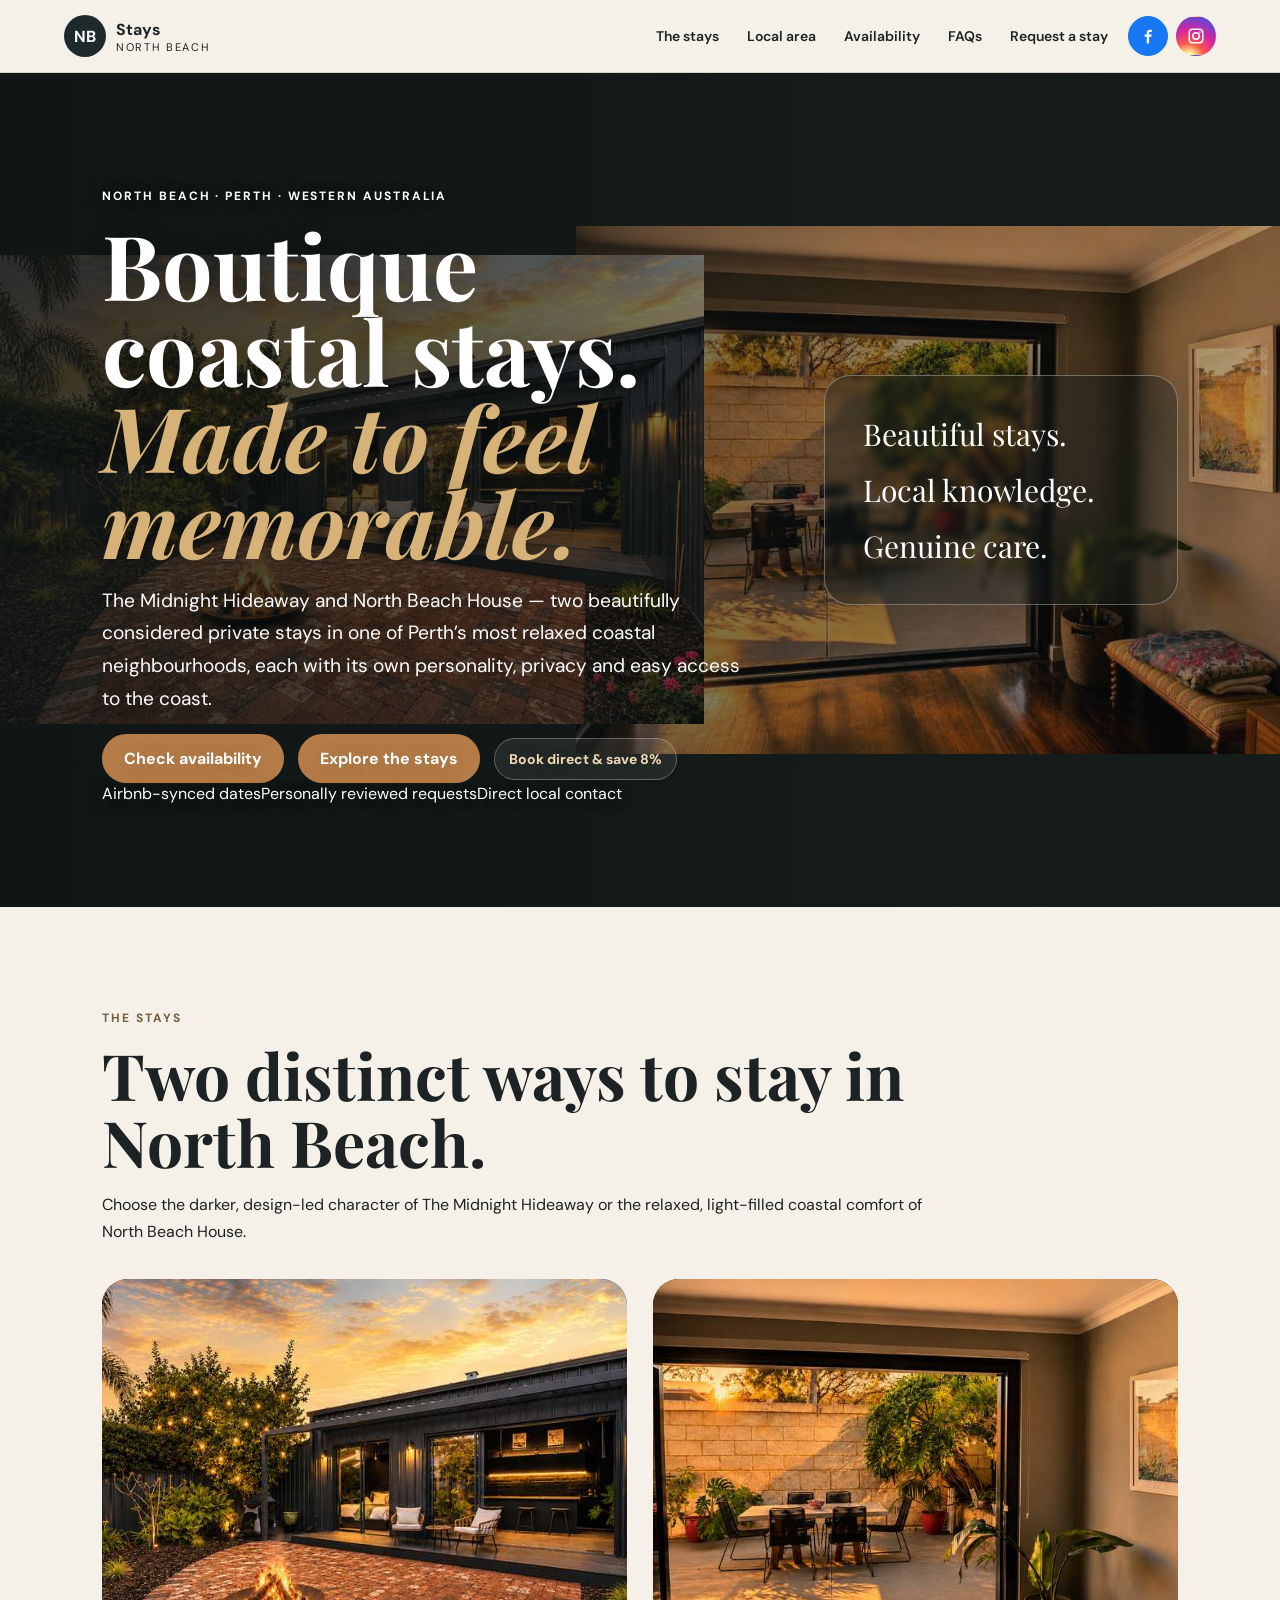
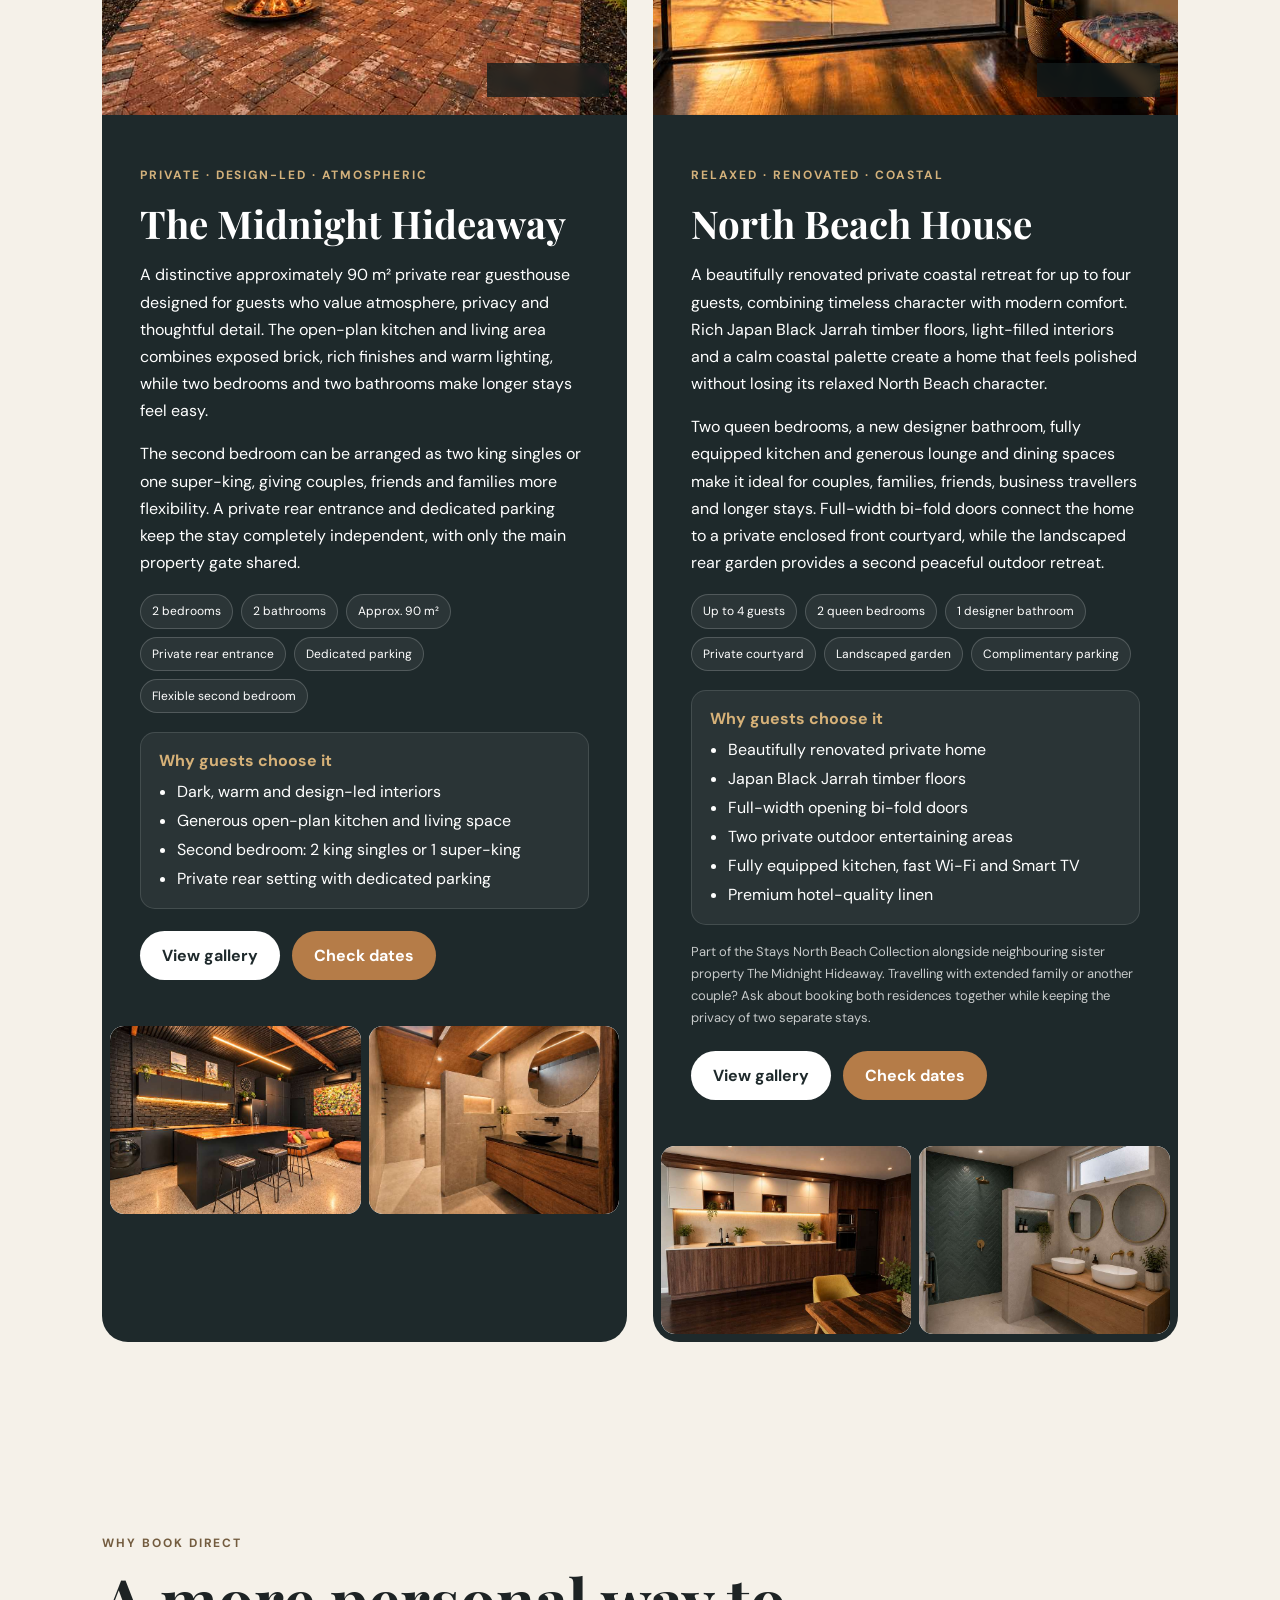
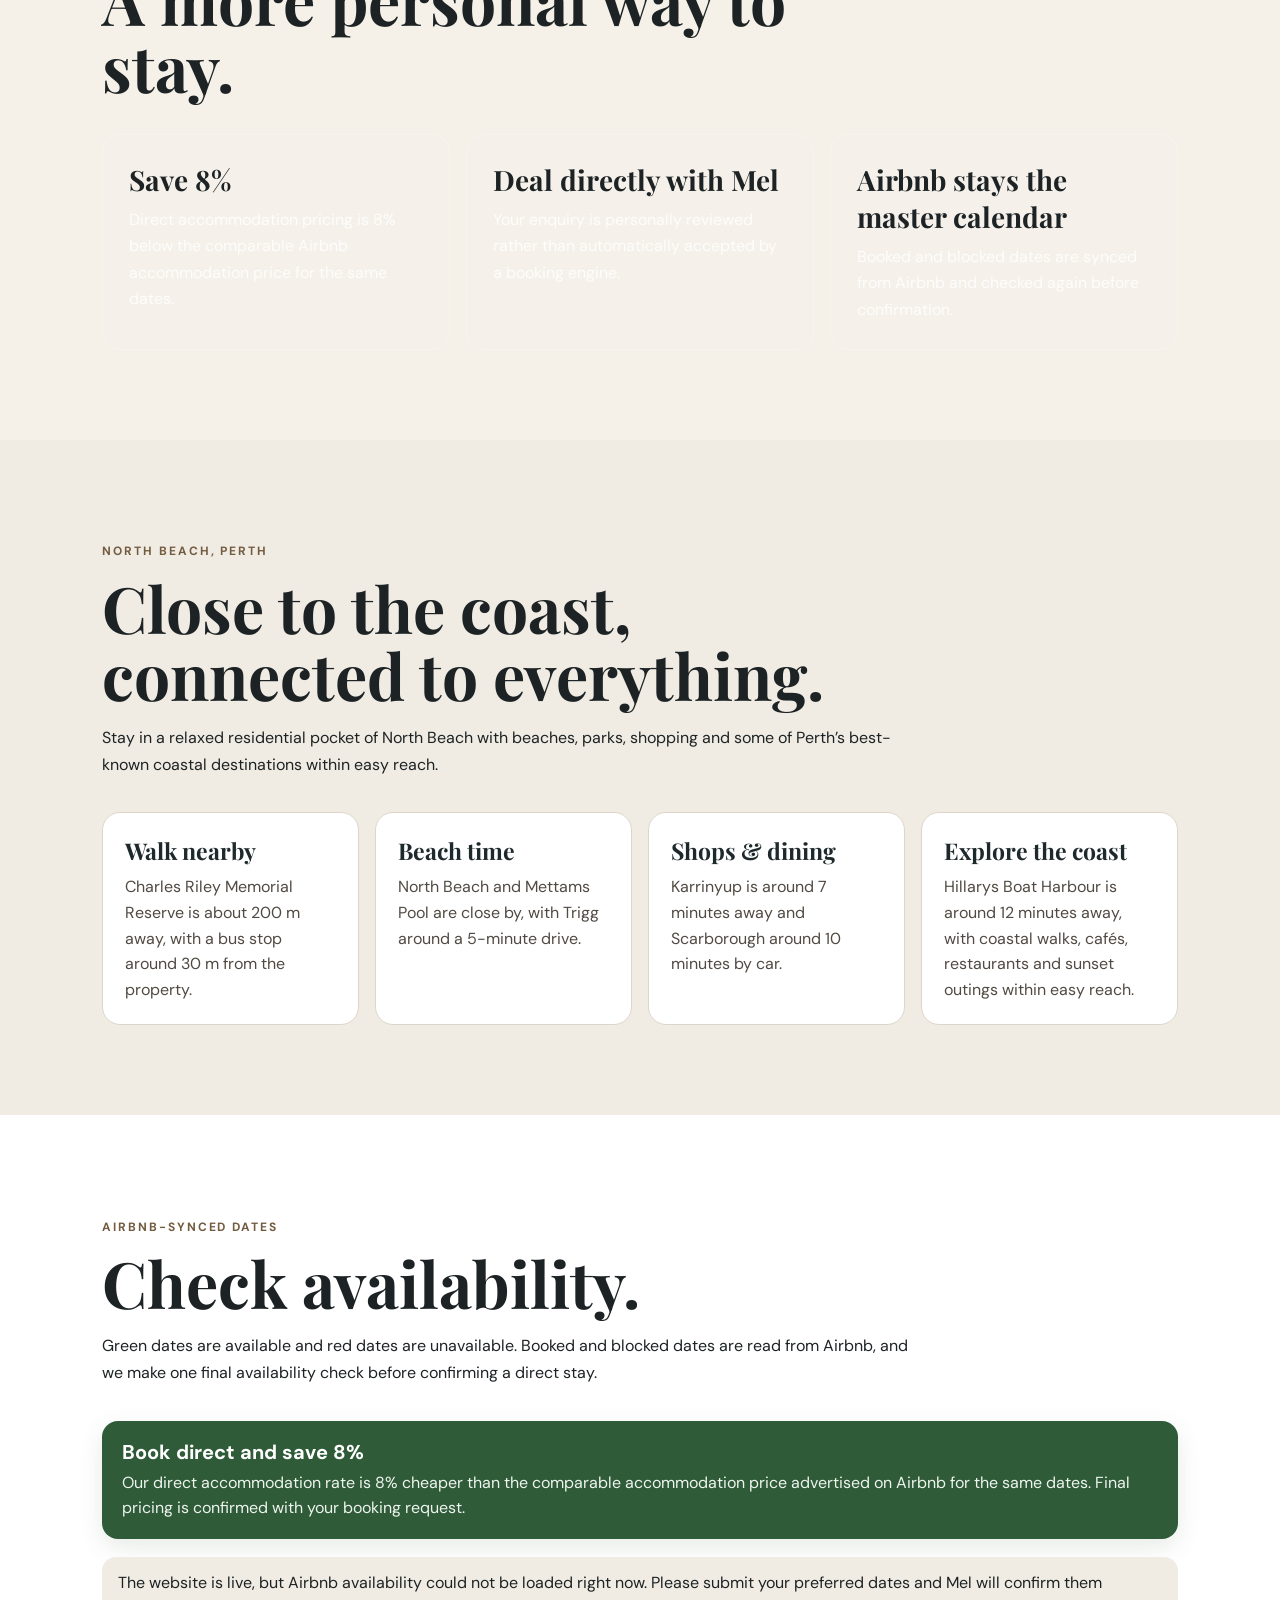
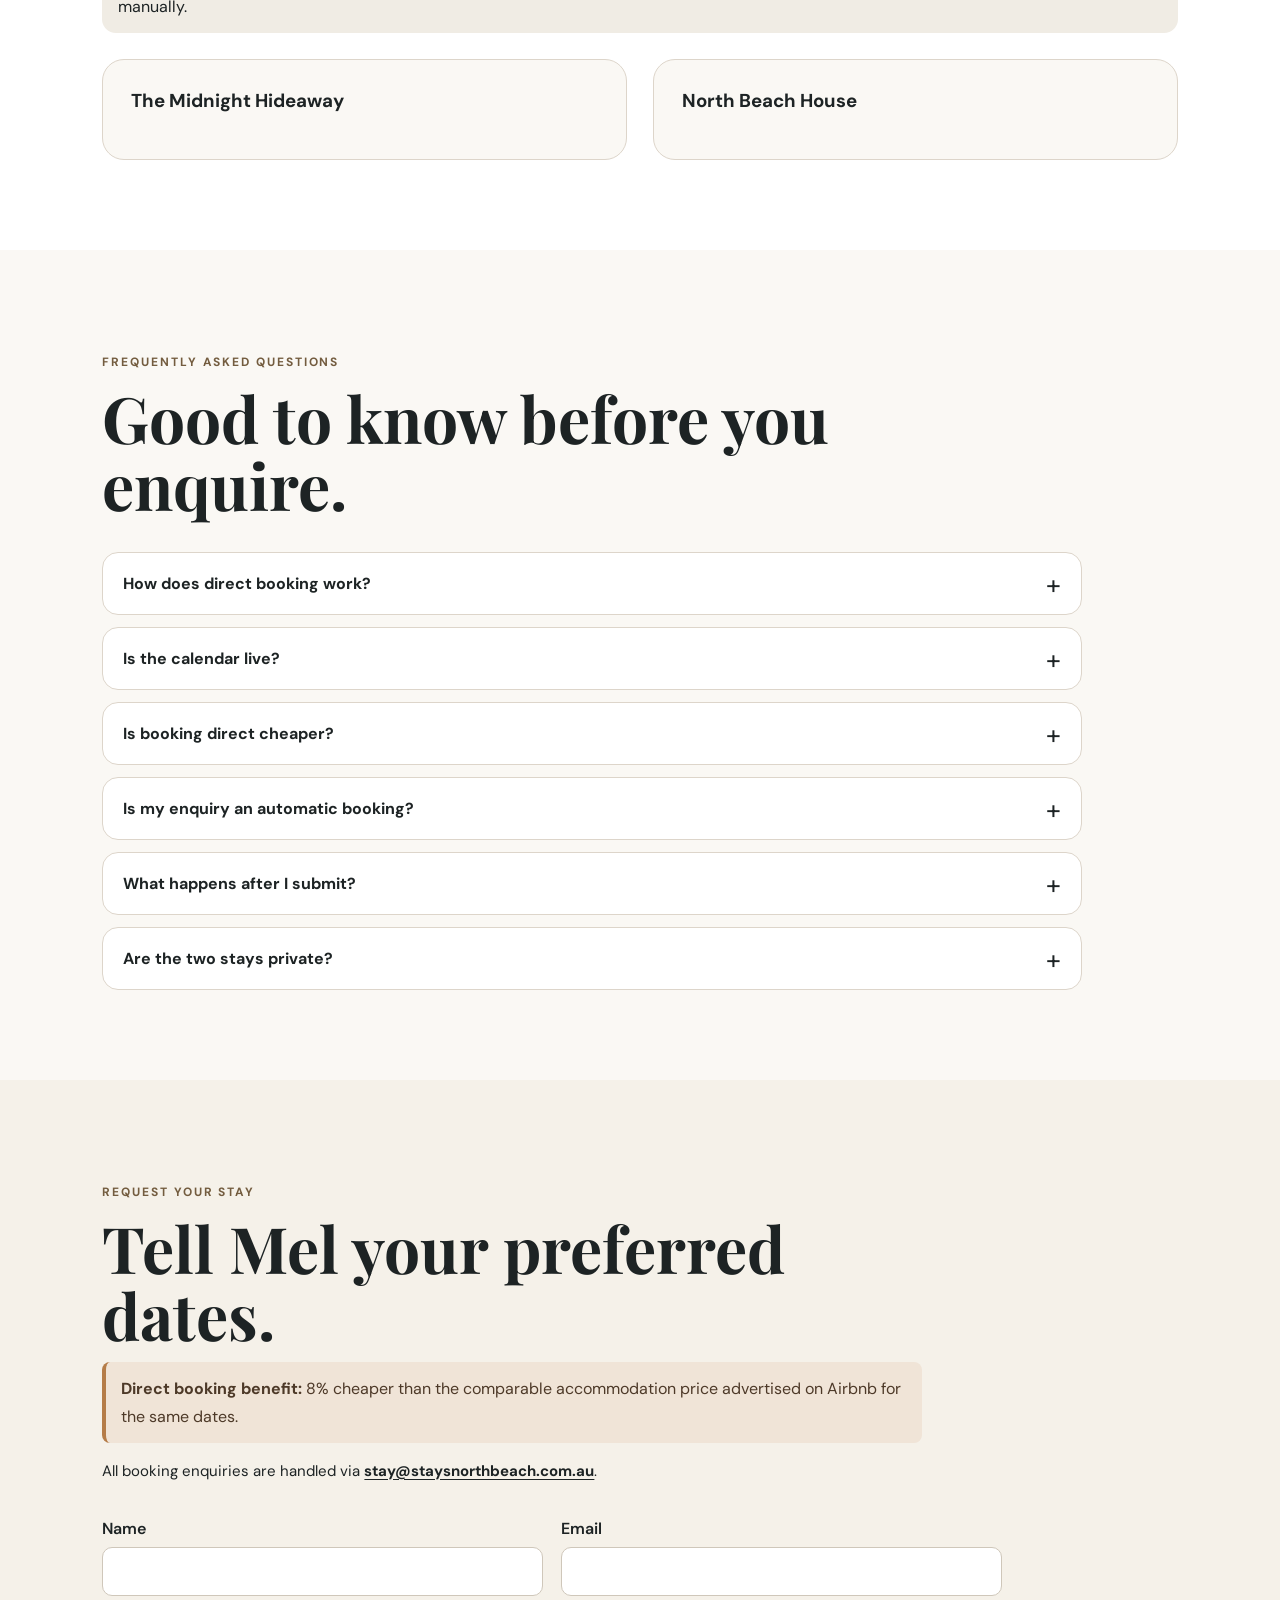
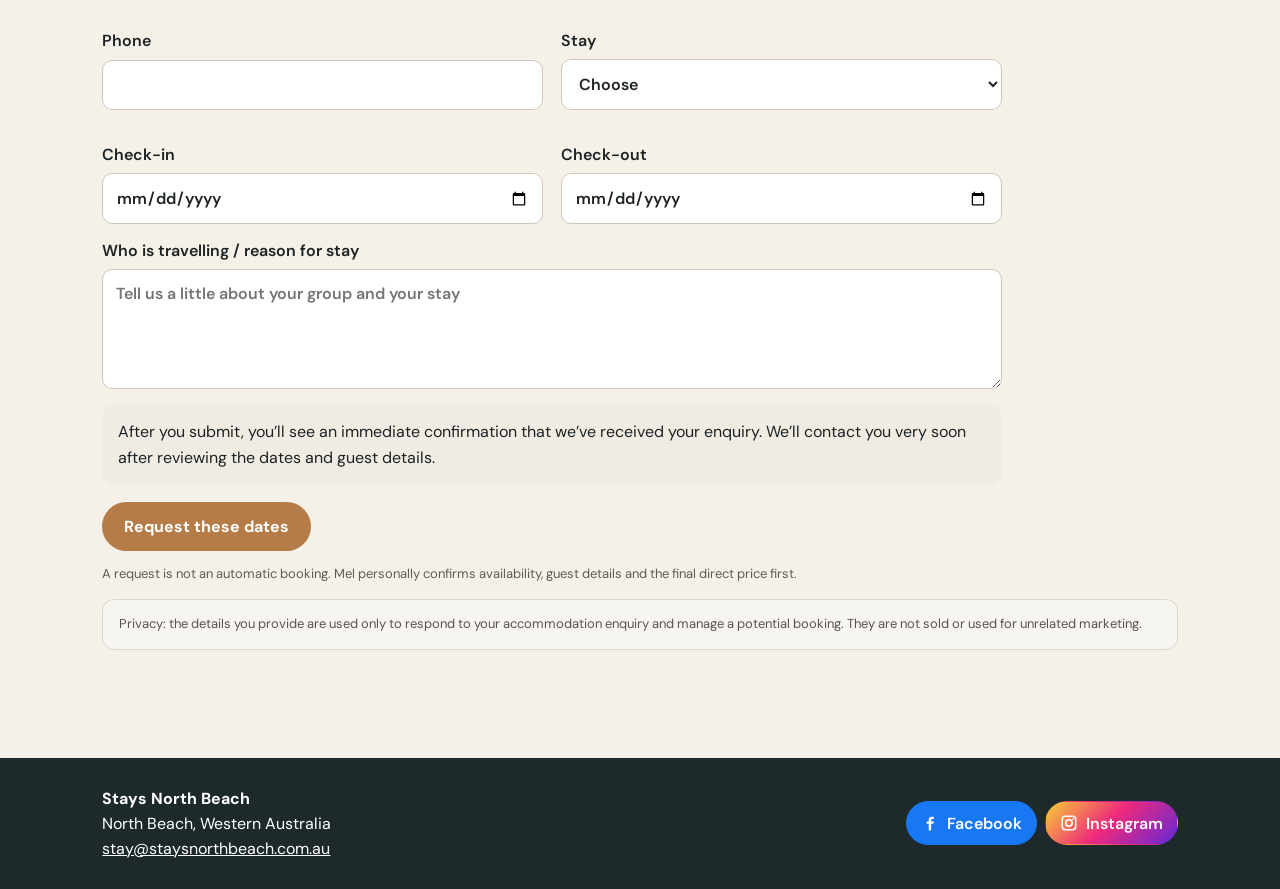
==== commit 3de215c4: "Publish property galleries and North Beach House content" ====
--- a/index.html
+++ b/index.html
@@ -4,7 +4,7 @@
   <meta charset="utf-8">
   <meta name="viewport" content="width=device-width,initial-scale=1">
   <title>North Beach Accommodation Perth | Stays North Beach</title>
-  <meta name="description" content="Two private boutique stays in North Beach, Perth. Explore The Midnight Hideaway and Front Residence, check Airbnb-synced availability and request a direct stay for 8% less than the comparable Airbnb accommodation price.">
+  <meta name="description" content="Two private boutique stays in North Beach, Perth: The Midnight Hideaway and North Beach House. Explore genuine property photos, Airbnb-synced availability and direct booking requests with an 8% accommodation saving.">
   <meta name="robots" content="index,follow,max-image-preview:large">
   <meta name="theme-color" content="#171a1a">
   <link rel="canonical" href="https://www.staysnorthbeach.com.au/">
@@ -12,12 +12,15 @@
   <meta property="og:type" content="website">
   <meta property="og:site_name" content="Stays North Beach">
   <meta property="og:title" content="Boutique North Beach Accommodation | Stays North Beach">
-  <meta property="og:description" content="Two private, design-led stays near Perth's coast. Check Airbnb-synced availability and request your stay direct.">
+  <meta property="og:description" content="The Midnight Hideaway and North Beach House — two private coastal stays in North Beach, Perth.">
   <meta property="og:url" content="https://www.staysnorthbeach.com.au/">
+  <meta property="og:image" content="https://www.staysnorthbeach.com.au/assets/midnight-hero.jpg">
+  <meta property="og:image:alt" content="The Midnight Hideaway courtyard at sunset in North Beach, Perth">
   <meta property="og:locale" content="en_AU">
   <meta name="twitter:card" content="summary_large_image">
   <meta name="twitter:title" content="Boutique North Beach Accommodation | Stays North Beach">
   <meta name="twitter:description" content="Two private coastal stays in North Beach, Perth with direct booking requests and Airbnb-synced availability.">
+  <meta name="twitter:image" content="https://www.staysnorthbeach.com.au/assets/midnight-hero.jpg">
 
   <link rel="preconnect" href="https://fonts.googleapis.com">
   <link rel="preconnect" href="https://fonts.gstatic.com" crossorigin>
@@ -25,7 +28,8 @@
   <link rel="stylesheet" href="styles.css?v=20261013-1">
   <link rel="stylesheet" href="calendar-contrast.css?v=20261013-1">
   <link rel="stylesheet" href="social-brand-colours.css?v=20261013-2">
-  <link rel="stylesheet" href="site-upgrades.css?v=20261013-4">
+  <link rel="stylesheet" href="site-upgrades.css?v=20261014-1">
+  <link rel="stylesheet" href="gallery.css?v=20261014-1">
 
   <script type="application/ld+json">
   {
@@ -33,6 +37,8 @@
     "@graph":[
       {"@type":"WebSite","@id":"https://www.staysnorthbeach.com.au/#website","url":"https://www.staysnorthbeach.com.au/","name":"Stays North Beach","description":"Two private boutique stays in North Beach, Perth, Western Australia.","inLanguage":"en-AU"},
       {"@type":"Organization","@id":"https://www.staysnorthbeach.com.au/#organization","name":"Stays North Beach","url":"https://www.staysnorthbeach.com.au/","email":"stay@staysnorthbeach.com.au","sameAs":["https://www.facebook.com/staysnorthbeach","https://www.instagram.com/stays_northbeach/"]},
+      {"@type":"LodgingBusiness","name":"The Midnight Hideaway","url":"https://www.staysnorthbeach.com.au/#midnight-hideaway","image":["https://www.staysnorthbeach.com.au/assets/midnight-hero.jpg","https://www.staysnorthbeach.com.au/assets/midnight-living.jpg","https://www.staysnorthbeach.com.au/assets/midnight-bathroom.jpg"],"description":"A private design-led two-bedroom, two-bathroom guesthouse in North Beach, Perth with a private rear entrance and dedicated parking."},
+      {"@type":"LodgingBusiness","name":"North Beach House","url":"https://www.staysnorthbeach.com.au/#north-beach-house","image":["https://www.staysnorthbeach.com.au/assets/front-courtyard.jpg","https://www.staysnorthbeach.com.au/assets/front-kitchen.jpg","https://www.staysnorthbeach.com.au/assets/front-bathroom.jpg"],"description":"A beautifully renovated private two-bedroom coastal home in North Beach, Perth with indoor-outdoor living, courtyard, garden and parking."},
       {"@type":"FAQPage","mainEntity":[
         {"@type":"Question","name":"How does direct booking work?","acceptedAnswer":{"@type":"Answer","text":"Choose your preferred stay and dates, submit an enquiry, and Mel will recheck Airbnb availability, guest details and the final direct price before confirming the booking."}},
         {"@type":"Question","name":"Is the website calendar live?","acceptedAnswer":{"@type":"Answer","text":"The website reads booked and blocked dates from Airbnb via calendar sync. Because calendar feeds can take time to refresh, availability is always rechecked before a direct stay is confirmed."}},
@@ -60,7 +66,7 @@
       <div>
         <p class="eyebrow">NORTH BEACH · PERTH · WESTERN AUSTRALIA</p>
         <h1>Boutique coastal stays.<br><em>Made to feel memorable.</em></h1>
-        <p class="lead">Two beautifully considered private stays in one of Perth’s most relaxed coastal neighbourhoods — each with its own personality, privacy and easy access to the beach.</p>
+        <p class="lead">The Midnight Hideaway and North Beach House — two beautifully considered private stays in one of Perth’s most relaxed coastal neighbourhoods, each with its own personality, privacy and easy access to the coast.</p>
         <div class="hero-cta-row"><a class="button" href="#availability">Check availability</a><a class="button secondary" href="#stays">Explore the stays</a><span class="direct-save-pill">Book direct & save 8%</span></div>
         <div class="trust-row"><span>Airbnb-synced dates</span><span>Personally reviewed requests</span><span>Direct local contact</span></div>
       </div>
@@ -68,22 +74,40 @@
     </section>
 
     <section id="stays" class="section">
-      <div class="section-heading"><p class="eyebrow dark">THE STAYS</p><h2>Two distinct ways to stay in North Beach.</h2><p>Choose the darker, design-led character of The Midnight Hideaway or the relaxed, light-filled comfort of the Front Residence.</p></div>
+      <div class="section-heading"><p class="eyebrow dark">THE STAYS</p><h2>Two distinct ways to stay in North Beach.</h2><p>Choose the darker, design-led character of The Midnight Hideaway or the relaxed, light-filled coastal comfort of North Beach House.</p></div>
       <div class="stay-grid">
-        <article class="stay-card premium-card">
-          <img class="stay-photo-main" src="assets/midnight-hero.webp" alt="The Midnight Hideaway courtyard at sunset in North Beach, Perth" loading="eager" fetchpriority="high">
-          <div class="stay-copy"><p class="eyebrow light">PRIVATE · DESIGN-LED · ATMOSPHERIC</p><h3>The Midnight Hideaway</h3><p>A distinctive approximately 90 m² private guesthouse with rich materials, warm lighting and a secluded rear setting. Two bedrooms, two bathrooms, generous kitchen and living spaces, a private rear entrance and dedicated parking create an easy, elevated stay.</p><p class="detail">2 bedrooms · 2 bathrooms · private entrance · dedicated parking</p></div>
+        <article id="midnight-hideaway" class="stay-card premium-card">
+          <button class="stay-photo-button gallery-trigger" type="button" data-gallery="midnight" data-index="0" aria-label="View The Midnight Hideaway photo gallery"><img class="stay-photo-main" src="assets/midnight-hero.jpg" alt="The Midnight Hideaway courtyard at sunset in North Beach, Perth" loading="eager" fetchpriority="high"></button>
+          <div class="stay-copy">
+            <p class="eyebrow light">PRIVATE · DESIGN-LED · ATMOSPHERIC</p>
+            <h3>The Midnight Hideaway</h3>
+            <p>A distinctive approximately 90 m² private rear guesthouse designed for guests who value atmosphere, privacy and thoughtful detail. The open-plan kitchen and living area combines exposed brick, rich finishes and warm lighting, while two bedrooms and two bathrooms make longer stays feel easy.</p>
+            <p>The second bedroom can be arranged as two king singles or one super-king, giving couples, friends and families more flexibility. A private rear entrance and dedicated parking keep the stay completely independent, with only the main property gate shared.</p>
+            <div class="property-features"><span>2 bedrooms</span><span>2 bathrooms</span><span>Approx. 90 m²</span><span>Private rear entrance</span><span>Dedicated parking</span><span>Flexible second bedroom</span></div>
+            <div class="property-highlights"><strong>Why guests choose it</strong><ul><li>Dark, warm and design-led interiors</li><li>Generous open-plan kitchen and living space</li><li>Second bedroom: 2 king singles or 1 super-king</li><li>Private rear setting with dedicated parking</li></ul></div>
+            <div class="stay-actions"><button class="button gallery-trigger" type="button" data-gallery="midnight" data-index="0">View gallery</button><a class="button secondary" href="#availability">Check dates</a></div>
+          </div>
           <div class="stay-gallery">
-            <img src="assets/midnight-living.webp" alt="Warm open-plan kitchen and living area at The Midnight Hideaway" loading="lazy">
-            <img src="assets/midnight-bathroom.webp" alt="Modern bathroom at The Midnight Hideaway" loading="lazy">
+            <button class="gallery-thumb gallery-trigger" type="button" data-gallery="midnight" data-index="1" aria-label="View Midnight Hideaway living area"><img src="assets/midnight-living.jpg" alt="Warm open-plan kitchen and living area at The Midnight Hideaway" loading="lazy"></button>
+            <button class="gallery-thumb gallery-trigger" type="button" data-gallery="midnight" data-index="2" aria-label="View Midnight Hideaway bathroom"><img src="assets/midnight-bathroom.jpg" alt="Modern bathroom at The Midnight Hideaway" loading="lazy"></button>
           </div>
         </article>
-        <article class="stay-card premium-card">
-          <img class="stay-photo-main" src="assets/front-courtyard.webp" alt="Private courtyard at the Front Residence in North Beach, Perth" loading="lazy">
-          <div class="stay-copy"><p class="eyebrow light">RELAXED · PRIVATE · COASTAL</p><h3>Front Residence</h3><p>A comfortable private North Beach home with an easy indoor-outdoor flow, open-plan kitchen and living area, courtyard and garden, its own entrance, driveway and parking — ideal for guests who want space, privacy and a genuine neighbourhood stay.</p><p class="detail">2 bedrooms · 1 bathroom · private entrance · driveway parking</p></div>
+
+        <article id="north-beach-house" class="stay-card premium-card">
+          <button class="stay-photo-button gallery-trigger" type="button" data-gallery="front" data-index="0" aria-label="View North Beach House photo gallery"><img class="stay-photo-main" src="assets/front-courtyard.jpg" alt="Private courtyard at North Beach House in North Beach, Perth" loading="lazy"></button>
+          <div class="stay-copy">
+            <p class="eyebrow light">RELAXED · RENOVATED · COASTAL</p>
+            <h3>North Beach House</h3>
+            <p>A beautifully renovated private coastal retreat for up to four guests, combining timeless character with modern comfort. Rich Japan Black Jarrah timber floors, light-filled interiors and a calm coastal palette create a home that feels polished without losing its relaxed North Beach character.</p>
+            <p>Two queen bedrooms, a new designer bathroom, fully equipped kitchen and generous lounge and dining spaces make it ideal for couples, families, friends, business travellers and longer stays. Full-width bi-fold doors connect the home to a private enclosed front courtyard, while the landscaped rear garden provides a second peaceful outdoor retreat.</p>
+            <div class="property-features"><span>Up to 4 guests</span><span>2 queen bedrooms</span><span>1 designer bathroom</span><span>Private courtyard</span><span>Landscaped garden</span><span>Complimentary parking</span></div>
+            <div class="property-highlights"><strong>Why guests choose it</strong><ul><li>Beautifully renovated private home</li><li>Japan Black Jarrah timber floors</li><li>Full-width opening bi-fold doors</li><li>Two private outdoor entertaining areas</li><li>Fully equipped kitchen, fast Wi-Fi and Smart TV</li><li>Premium hotel-quality linen</li></ul></div>
+            <p class="collection-note">Part of the Stays North Beach Collection alongside neighbouring sister property The Midnight Hideaway. Travelling with extended family or another couple? Ask about booking both residences together while keeping the privacy of two separate stays.</p>
+            <div class="stay-actions"><button class="button gallery-trigger" type="button" data-gallery="front" data-index="0">View gallery</button><a class="button secondary" href="#availability">Check dates</a></div>
+          </div>
           <div class="stay-gallery">
-            <img src="assets/front-kitchen.webp" alt="Open-plan kitchen and living space at the Front Residence" loading="lazy">
-            <img src="assets/front-garden.webp" alt="Modern bathroom at the Front Residence" loading="lazy">
+            <button class="gallery-thumb gallery-trigger" type="button" data-gallery="front" data-index="1" aria-label="View North Beach House kitchen"><img src="assets/front-kitchen.jpg" alt="Open-plan kitchen and living space at North Beach House" loading="lazy"></button>
+            <button class="gallery-thumb gallery-trigger" type="button" data-gallery="front" data-index="2" aria-label="View North Beach House bathroom"><img src="assets/front-bathroom.jpg" alt="Designer bathroom at North Beach House" loading="lazy"></button>
           </div>
         </article>
       </div>
@@ -96,14 +120,14 @@
 
     <section id="local" class="section local-area">
       <div class="section-heading"><p class="eyebrow dark">NORTH BEACH, PERTH</p><h2>Close to the coast, connected to everything.</h2><p>Stay in a relaxed residential pocket of North Beach with beaches, parks, shopping and some of Perth’s best-known coastal destinations within easy reach.</p></div>
-      <div class="local-grid"><article><strong>Walk nearby</strong><span>Charles Riley Memorial Reserve is about 200 m away, with a bus stop around 30 m from the property.</span></article><article><strong>Beach time</strong><span>Mettams Pool and North Beach are close by, with Trigg around a 5-minute drive.</span></article><article><strong>Shops & dining</strong><span>Karrinyup is around 7 minutes away and Scarborough around 10 minutes by car.</span></article><article><strong>Explore the coast</strong><span>Hillarys Boat Harbour is around 12 minutes away, making day trips and sunset outings easy.</span></article></div>
+      <div class="local-grid"><article><strong>Walk nearby</strong><span>Charles Riley Memorial Reserve is about 200 m away, with a bus stop around 30 m from the property.</span></article><article><strong>Beach time</strong><span>North Beach and Mettams Pool are close by, with Trigg around a 5-minute drive.</span></article><article><strong>Shops & dining</strong><span>Karrinyup is around 7 minutes away and Scarborough around 10 minutes by car.</span></article><article><strong>Explore the coast</strong><span>Hillarys Boat Harbour is around 12 minutes away, with coastal walks, cafés, restaurants and sunset outings within easy reach.</span></article></div>
     </section>
 
     <section id="availability" class="availability section">
       <div class="section-heading"><p class="eyebrow dark">AIRBNB-SYNCED DATES</p><h2>Check availability.</h2><p>Green dates are available and red dates are unavailable. Booked and blocked dates are read from Airbnb, and we make one final availability check before confirming a direct stay.</p></div>
       <div class="direct-save-banner"><strong>Book direct and save 8%</strong><span>Our direct accommodation rate is 8% cheaper than the comparable accommodation price advertised on Airbnb for the same dates. Final pricing is confirmed with your booking request.</span></div>
       <div id="availabilityStatus" class="status">Loading Airbnb availability…</div>
-      <div class="availability-grid"><div class="availability-card"><h3>The Midnight Hideaway</h3><div id="midnightCalendar" class="calendar-list"></div></div><div class="availability-card"><h3>Front Residence</h3><div id="frontCalendar" class="calendar-list"></div></div></div>
+      <div class="availability-grid"><div class="availability-card"><h3>The Midnight Hideaway</h3><div id="midnightCalendar" class="calendar-list"></div></div><div class="availability-card"><h3>North Beach House</h3><div id="frontCalendar" class="calendar-list"></div></div></div>
     </section>
 
     <section id="faq" class="section faq-section">
@@ -114,7 +138,7 @@
         <details><summary>Is booking direct cheaper?</summary><p>Yes. Our direct accommodation rate is 8% cheaper than the comparable accommodation price advertised on Airbnb for the same dates. Your final direct price is confirmed with your booking request.</p></details>
         <details><summary>Is my enquiry an automatic booking?</summary><p>No. Submitting the form sends a booking request only. Your stay is confirmed after availability, guest details and the final price have been reviewed.</p></details>
         <details><summary>What happens after I submit?</summary><p>You will immediately see a confirmation page. Once our email service is active, you will also receive an acknowledgement by email. Mel will then contact you with the next steps.</p></details>
-        <details><summary>Are the two stays private?</summary><p>Yes. Both stays have their own private accommodation areas and entrances. The Midnight Hideaway is at the rear of the property with dedicated parking, while the Front Residence has its own entrance, driveway and parking.</p></details>
+        <details><summary>Are the two stays private?</summary><p>Yes. Both stays have their own private accommodation areas and entrances. The Midnight Hideaway is at the rear of the property with dedicated parking, while North Beach House has its own entrance, driveway and parking.</p></details>
       </div>
     </section>
 
@@ -122,7 +146,7 @@
       <div class="section-heading"><p class="eyebrow dark">REQUEST YOUR STAY</p><h2>Tell Mel your preferred dates.</h2><p class="request-saving"><strong>Direct booking benefit:</strong> 8% cheaper than the comparable accommodation price advertised on Airbnb for the same dates.</p><p class="contact-email">All booking enquiries are handled via <a href="mailto:stay@staysnorthbeach.com.au">stay@staysnorthbeach.com.au</a>.</p></div>
       <form name="booking-enquiry" method="POST" action="/thank-you.html" data-netlify="true" netlify-honeypot="bot-field" id="bookingForm">
         <input type="hidden" name="form-name" value="booking-enquiry"><input type="hidden" name="subject" value="New Stays North Beach booking enquiry"><p class="hidden"><label>Don’t fill this out: <input name="bot-field"></label></p>
-        <div class="form-grid"><label>Name<input required name="name" autocomplete="name"></label><label>Email<input required type="email" name="email" autocomplete="email"></label><label>Phone<input name="phone" autocomplete="tel"></label><label>Stay<select name="stay" id="stayChoice" required><option value="">Choose</option><option value="midnight">The Midnight Hideaway</option><option value="front">Front Residence</option></select></label><label>Check-in<input required type="date" name="checkin" id="checkin"></label><label>Check-out<input required type="date" name="checkout" id="checkout"></label></div>
+        <div class="form-grid"><label>Name<input required name="name" autocomplete="name"></label><label>Email<input required type="email" name="email" autocomplete="email"></label><label>Phone<input name="phone" autocomplete="tel"></label><label>Stay<select name="stay" id="stayChoice" required><option value="">Choose</option><option value="midnight">The Midnight Hideaway</option><option value="front">North Beach House</option></select></label><label>Check-in<input required type="date" name="checkin" id="checkin"></label><label>Check-out<input required type="date" name="checkout" id="checkout"></label></div>
         <label>Who is travelling / reason for stay<textarea name="message" rows="4" placeholder="Tell us a little about your group and your stay"></textarea></label>
         <p class="form-confirm-note">After you submit, you’ll see an immediate confirmation that we’ve received your enquiry. We’ll contact you very soon after reviewing the dates and guest details.</p><p id="formMessage" class="form-message"></p><button class="button" type="submit">Request these dates</button>
       </form>
@@ -130,7 +154,17 @@
     </section>
   </main>
 
+  <div class="gallery-modal" id="galleryModal" role="dialog" aria-modal="true" aria-label="Property photo gallery" aria-hidden="true">
+    <button class="gallery-close" type="button" aria-label="Close gallery">×</button>
+    <div class="gallery-dialog">
+      <button class="gallery-prev" type="button" aria-label="Previous photo">‹</button>
+      <div class="gallery-image-wrap"><img class="gallery-image" id="galleryImage" src="" alt=""></div>
+      <button class="gallery-next" type="button" aria-label="Next photo">›</button>
+      <div class="gallery-meta"><p class="gallery-caption" id="galleryCaption"></p><span class="gallery-counter" id="galleryCounter"></span></div>
+    </div>
+  </div>
+
   <footer><div class="footer-brand"><b>Stays North Beach</b><span>North Beach, Western Australia</span><a href="mailto:stay@staysnorthbeach.com.au">stay@staysnorthbeach.com.au</a></div><div class="social-links social-links-footer" aria-label="Social media"><a href="https://www.facebook.com/staysnorthbeach" target="_blank" rel="noopener noreferrer" aria-label="Stays North Beach on Facebook"><svg width="18" height="18" viewBox="0 0 24 24" aria-hidden="true"><path d="M13.5 22v-9h3l.5-3h-3.5V8.1c0-.9.3-1.6 1.8-1.6H17V3.8c-.3 0-1.3-.1-2.5-.1-2.5 0-4.2 1.5-4.2 4.3V10H7.5v3h2.8v9h3.2Z"/></svg><span>Facebook</span></a><a href="https://www.instagram.com/stays_northbeach/" target="_blank" rel="noopener noreferrer" aria-label="Stays North Beach on Instagram"><svg width="18" height="18" viewBox="0 0 24 24" aria-hidden="true"><path d="M7.2 2h9.6A5.2 5.2 0 0 1 22 7.2v9.6a5.2 5.2 0 0 1-5.2 5.2H7.2A5.2 5.2 0 0 1 2 16.8V7.2A5.2 5.2 0 0 1 7.2 2Zm0 2A3.2 3.2 0 0 0 4 7.2v9.6A3.2 3.2 0 0 0 7.2 20h9.6a3.2 3.2 0 0 0 3.2-3.2V7.2A3.2 3.2 0 0 0 16.8 4H7.2Zm10.1 1.5a1.2 1.2 0 1 1 0 2.4 1.2 1.2 0 0 1 0-2.4ZM12 6.7A5.3 5.3 0 1 1 6.7 12 5.3 5.3 0 0 1 12 6.7Zm0 2A3.3 3.3 0 1 0 15.3 12 3.3 3.3 0 0 0 12 8.7Z"/></svg><span>Instagram</span></a></div></footer>
-  <script src="site-config.js"></script><script src="script.js"></script>
+  <script src="site-config.js"></script><script src="script.js?v=20261014-1"></script>
 </body>
 </html>
--- a/site-upgrades.css
+++ b/site-upgrades.css
@@ -1 +1,4 @@
-.hero-premium{align-items:stretch;gap:clamp(28px,5vw,72px);padding-top:clamp(42px,6vw,84px);padding-bottom:clamp(42px,6vw,84px)}.hero-premium .hero-copy{display:flex;flex-direction:column;justify-content:center}.hero-premium .lead{max-width:760px}.hero-visual{margin:0;position:relative;overflow:hidden;border-radius:28px;min-height:520px;background:#111}.hero-visual img{width:100%;height:100%;min-height:520px;object-fit:cover;display:block}.hero-visual:after{content:"";position:absolute;inset:auto 0 0 0;height:34%;background:linear-gradient(transparent,rgba(0,0,0,.72));pointer-events:none}.hero-visual figcaption{position:absolute;z-index:2;left:24px;bottom:20px;color:#fff;font-size:13px;letter-spacing:.18em;text-transform:uppercase}.button-secondary{background:transparent!important;color:inherit!important;border:1px solid currentColor!important}.hero-trust{display:flex;flex-wrap:wrap;gap:10px;margin-top:22px}.hero-trust span{padding:9px 13px;border-radius:999px;border:1px solid rgba(255,255,255,.22);font-size:12px;letter-spacing:.08em;text-transform:uppercase}.stay-card{overflow:hidden;padding:0!important}.stay-card .stay-copy{padding:clamp(26px,3vw,38px)}.stay-photo-main{display:block;width:100%;height:clamp(280px,34vw,470px);object-fit:cover}.stay-gallery{display:grid;grid-template-columns:repeat(2,minmax(0,1fr));gap:8px;padding:8px}.stay-gallery img{display:block;width:100%;aspect-ratio:4/3;object-fit:cover;border-radius:14px}.premium-stay-grid .stay-card{box-shadow:0 18px 50px rgba(22,24,23,.08)}.booking-benefits{background:#18201d;color:#fff}.booking-benefits .section-heading .eyebrow,.booking-benefits .section-heading h2{color:#fff}.benefit-grid{display:grid;grid-template-columns:repeat(3,minmax(0,1fr));gap:16px}.benefit-grid article{padding:26px;border:1px solid rgba(255,255,255,.14);border-radius:18px;background:rgba(255,255,255,.05)}.benefit-grid strong{display:block;font-family:'Playfair Display',serif;font-size:28px;margin-bottom:9px}.benefit-grid span{line-height:1.65;color:rgba(255,255,255,.82)}.local-area{background:#f0ece4}.local-grid{display:grid;grid-template-columns:repeat(4,minmax(0,1fr));gap:16px;max-width:1400px}.local-grid article{display:flex;flex-direction:column;gap:8px;padding:22px;border-radius:18px;background:#fff;border:1px solid #ddd5ca}.local-grid strong{font-family:'Playfair Display',serif;font-size:23px;color:#1e292b}.local-grid span{line-height:1.6;color:#514a43}.faq-section{background:#faf8f4}.faq-list{max-width:980px;display:grid;gap:12px}.faq-list details{background:#fff;border:1px solid #ddd5ca;border-radius:16px;padding:0 20px}.faq-list summary{cursor:pointer;list-style:none;font-weight:700;padding:20px 34px 20px 0;position:relative}.faq-list summary::-webkit-details-marker{display:none}.faq-list summary:after{content:"+";position:absolute;right:0;top:14px;font-size:27px;font-weight:400}.faq-list details[open] summary:after{content:"–"}.faq-list details p{margin:0 0 20px;line-height:1.7;color:#514a43}.contact-email{margin-top:14px;font-size:15px;line-height:1.6}.contact-email a{font-weight:700;text-underline-offset:3px}.form-confirm-note,.privacy-note{margin:14px 0 18px;padding:14px 16px;border-radius:12px;line-height:1.6}.form-confirm-note{background:#f0ece4}.privacy-note{background:#f7f5f0;border:1px solid #ded8ce;font-size:13px;color:#5a544e}.footer-small{font-size:12px;opacity:.72}.thank-you-page{min-height:100vh;display:grid;place-items:center;padding:28px;background:#f5f1e9}.thank-you-card{width:min(720px,100%);padding:clamp(28px,5vw,54px);border-radius:28px;background:#fff;box-shadow:0 18px 48px rgba(29,35,36,.1)}.thank-you-card h1{font-family:'Playfair Display',serif;font-size:clamp(40px,7vw,64px);line-height:1.05;margin:10px 0 18px}.thank-you-card p{line-height:1.7}.thank-you-actions{display:flex;gap:12px;flex-wrap:wrap;margin-top:24px}@media(max-width:1050px){.hero-premium{grid-template-columns:1fr}.hero-visual,.hero-visual img{min-height:440px}.local-grid{grid-template-columns:repeat(2,minmax(0,1fr))}.benefit-grid{grid-template-columns:1fr 1fr}.benefit-grid article:last-child{grid-column:1/-1}}@media(max-width:800px){.hero-premium{padding-top:34px}.hero-visual,.hero-visual img{min-height:340px}.stay-photo-main{height:300px}.stay-gallery{grid-template-columns:1fr 1fr}.thank-you-actions .button{width:100%}.benefit-grid{grid-template-columns:1fr}.benefit-grid article:last-child{grid-column:auto}.hero-trust{gap:8px}.hero-trust span{font-size:11px}}@media(max-width:560px){.local-grid{grid-template-columns:1fr}.hero-visual,.hero-visual img{min-height:285px}.hero-visual figcaption{left:16px;bottom:14px}.hero-cta-row .button{width:100%;text-align:center}.faq-list details{padding:0 16px}}@media(max-width:480px){.stay-gallery{grid-template-columns:1fr}.stay-photo-main{height:250px}.hero-trust span{width:100%;text-align:center}}+.hero-premium{align-items:stretch;gap:clamp(28px,5vw,72px);padding-top:clamp(42px,6vw,84px);padding-bottom:clamp(42px,6vw,84px)}.hero-premium .hero-copy{display:flex;flex-direction:column;justify-content:center}.hero-premium .lead{max-width:760px}.hero-visual{margin:0;position:relative;overflow:hidden;border-radius:28px;min-height:520px;background:#111}.hero-visual img{width:100%;height:100%;min-height:520px;object-fit:cover;display:block}.hero-visual:after{content:"";position:absolute;inset:auto 0 0 0;height:34%;background:linear-gradient(transparent,rgba(0,0,0,.72));pointer-events:none}.hero-visual figcaption{position:absolute;z-index:2;left:24px;bottom:20px;color:#fff;font-size:13px;letter-spacing:.18em;text-transform:uppercase}.button-secondary{background:transparent!important;color:inherit!important;border:1px solid currentColor!important}.hero-trust{display:flex;flex-wrap:wrap;gap:10px;margin-top:22px}.hero-trust span{padding:9px 13px;border-radius:999px;border:1px solid rgba(255,255,255,.22);font-size:12px;letter-spacing:.08em;text-transform:uppercase}.stay-card{overflow:hidden;padding:0!important}.stay-card .stay-copy{padding:clamp(26px,3vw,38px)}.stay-photo-main{display:block;width:100%;height:clamp(280px,34vw,470px);object-fit:cover}.stay-gallery{display:grid;grid-template-columns:repeat(2,minmax(0,1fr));gap:8px;padding:8px}.stay-gallery img{display:block;width:100%;aspect-ratio:4/3;object-fit:cover;border-radius:14px}.premium-stay-grid .stay-card{box-shadow:0 18px 50px rgba(22,24,23,.08)}.booking-benefits{background:#18201d;color:#fff}.booking-benefits .section-heading .eyebrow,.booking-benefits .section-heading h2{color:#fff}.benefit-grid{display:grid;grid-template-columns:repeat(3,minmax(0,1fr));gap:16px}.benefit-grid article{padding:26px;border:1px solid rgba(255,255,255,.14);border-radius:18px;background:rgba(255,255,255,.05)}.benefit-grid strong{display:block;font-family:'Playfair Display',serif;font-size:28px;margin-bottom:9px}.benefit-grid span{line-height:1.65;color:rgba(255,255,255,.82)}.local-area{background:#f0ece4}.local-grid{display:grid;grid-template-columns:repeat(4,minmax(0,1fr));gap:16px;max-width:1400px}.local-grid article{display:flex;flex-direction:column;gap:8px;padding:22px;border-radius:18px;background:#fff;border:1px solid #ddd5ca}.local-grid strong{font-family:'Playfair Display',serif;font-size:23px;color:#1e292b}.local-grid span{line-height:1.6;color:#514a43}.faq-section{background:#faf8f4}.faq-list{max-width:980px;display:grid;gap:12px}.faq-list details{background:#fff;border:1px solid #ddd5ca;border-radius:16px;padding:0 20px}.faq-list summary{cursor:pointer;list-style:none;font-weight:700;padding:20px 34px 20px 0;position:relative}.faq-list summary::-webkit-details-marker{display:none}.faq-list summary:after{content:"+";position:absolute;right:0;top:14px;font-size:27px;font-weight:400}.faq-list details[open] summary:after{content:"–"}.faq-list details p{margin:0 0 20px;line-height:1.7;color:#514a43}.contact-email{margin-top:14px;font-size:15px;line-height:1.6}.contact-email a{font-weight:700;text-underline-offset:3px}.form-confirm-note,.privacy-note{margin:14px 0 18px;padding:14px 16px;border-radius:12px;line-height:1.6}.form-confirm-note{background:#f0ece4}.privacy-note{background:#f7f5f0;border:1px solid #ded8ce;font-size:13px;color:#5a544e}.footer-small{font-size:12px;opacity:.72}.thank-you-page{min-height:100vh;display:grid;place-items:center;padding:28px;background:#f5f1e9}.thank-you-card{width:min(720px,100%);padding:clamp(28px,5vw,54px);border-radius:28px;background:#fff;box-shadow:0 18px 48px rgba(29,35,36,.1)}.thank-you-card h1{font-family:'Playfair Display',serif;font-size:clamp(40px,7vw,64px);line-height:1.05;margin:10px 0 18px}.thank-you-card p{line-height:1.7}.thank-you-actions{display:flex;gap:12px;flex-wrap:wrap;margin-top:24px}@media(max-width:1050px){.hero-premium{grid-template-columns:1fr}.hero-visual,.hero-visual img{min-height:440px}.local-grid{grid-template-columns:repeat(2,minmax(0,1fr))}.benefit-grid{grid-template-columns:1fr 1fr}.benefit-grid article:last-child{grid-column:1/-1}}@media(max-width:800px){.hero-premium{padding-top:34px}.hero-visual,.hero-visual img{min-height:340px}.stay-photo-main{height:300px}.stay-gallery{grid-template-columns:1fr 1fr}.thank-you-actions .button{width:100%}.benefit-grid{grid-template-columns:1fr}.benefit-grid article:last-child{grid-column:auto}.hero-trust{gap:8px}.hero-trust span{font-size:11px}}@media(max-width:560px){.local-grid{grid-template-columns:1fr}.hero-visual,.hero-visual img{min-height:285px}.hero-visual figcaption{left:16px;bottom:14px}.hero-cta-row .button{width:100%;text-align:center}.faq-list details{padding:0 16px}}@media(max-width:480px){.stay-gallery{grid-template-columns:1fr}.stay-photo-main{height:250px}.hero-trust span{width:100%;text-align:center}}
+
+/* Homepage hero: use the two verified real property photos side-by-side. */
+.hero.premium-hero{position:relative;isolation:isolate;min-height:78vh;background-color:#18201d;background-image:url('assets/midnight-hero.jpg'),url('assets/front-courtyard.jpg');background-repeat:no-repeat,no-repeat;background-position:left center,right center;background-size:55% auto,55% auto;overflow:hidden}.hero.premium-hero::before{content:"";position:absolute;inset:0;z-index:0;background:linear-gradient(90deg,rgba(14,20,20,.82) 0%,rgba(14,20,20,.64) 43%,rgba(14,20,20,.45) 66%,rgba(14,20,20,.32) 100%);pointer-events:none}.hero.premium-hero>div{position:relative;z-index:1}.hero.premium-hero>div:first-child{max-width:860px;text-shadow:0 2px 24px rgba(0,0,0,.28)}.hero.premium-hero .hero-panel{background:rgba(18,27,27,.38);border-color:rgba(255,255,255,.32);backdrop-filter:blur(3px);box-shadow:0 14px 40px rgba(0,0,0,.18)}@media(max-width:1050px){.hero.premium-hero{min-height:70vh;background-size:62% auto,62% auto;background-position:left center,right center}.hero.premium-hero .hero-panel{max-width:520px}}@media(max-width:800px){.hero.premium-hero{min-height:72vh;background-image:url('assets/midnight-hero.jpg'),url('assets/front-courtyard.jpg');background-size:auto 58%,auto 58%;background-position:center top,center bottom}.hero.premium-hero::before{background:linear-gradient(180deg,rgba(14,20,20,.72) 0%,rgba(14,20,20,.60) 54%,rgba(14,20,20,.52) 100%)}.hero.premium-hero>div:first-child{max-width:100%}.hero.premium-hero .hero-panel{background:rgba(18,27,27,.44)}}
--- a/gallery.css
+++ b/gallery.css
@@ -0,0 +1,5 @@
+/* Property galleries and richer stay cards */
+.stay-photo-button,.gallery-thumb{display:block;width:100%;padding:0;border:0;background:none;cursor:pointer;color:inherit}.stay-photo-button{position:relative}.stay-photo-button:focus-visible,.gallery-thumb:focus-visible,.gallery-trigger:focus-visible,.gallery-modal button:focus-visible{outline:3px solid #d6b178;outline-offset:3px}.stay-photo-button .stay-photo-main{pointer-events:none}.stay-photo-button:after{content:"View gallery";position:absolute;right:18px;bottom:18px;padding:9px 13px;border-radius:999px;background:rgba(19,27,27,.78);color:#fff;font-size:12px;font-weight:700;letter-spacing:.06em;text-transform:uppercase;backdrop-filter:blur(5px)}.stay-gallery{padding:8px}.stay-gallery .gallery-thumb{overflow:hidden;border-radius:14px}.stay-gallery .gallery-thumb img{transition:transform .25s ease}.stay-gallery .gallery-thumb:hover img{transform:scale(1.025)}.stay-actions{display:flex;align-items:center;gap:12px;flex-wrap:wrap;margin-top:22px}.gallery-trigger{background:#fff!important;color:#1e292b!important}.property-features{display:flex;flex-wrap:wrap;gap:8px;margin:18px 0 0}.property-features span{display:inline-flex;align-items:center;padding:8px 11px;border:1px solid rgba(255,255,255,.18);border-radius:999px;background:rgba(255,255,255,.06);font-size:12px;line-height:1.35}.property-highlights{margin:19px 0 0;padding:17px 18px;border-radius:15px;background:rgba(255,255,255,.055);border:1px solid rgba(255,255,255,.12)}.property-highlights strong{display:block;margin-bottom:9px;color:#d6b178}.property-highlights ul{margin:0;padding-left:18px;display:grid;gap:5px;line-height:1.5}.collection-note{margin-top:16px;font-size:13px;line-height:1.6;color:rgba(255,255,255,.75)}
+.gallery-modal{position:fixed;inset:0;z-index:1000;display:none;align-items:center;justify-content:center;padding:22px;background:rgba(9,13,13,.94)}.gallery-modal.is-open{display:flex}.gallery-dialog{position:relative;width:min(1180px,100%);max-height:94vh;display:grid;grid-template-columns:60px minmax(0,1fr) 60px;grid-template-rows:minmax(0,1fr) auto;align-items:center;gap:12px}.gallery-image-wrap{grid-column:2;grid-row:1;min-width:0;display:flex;align-items:center;justify-content:center}.gallery-image{display:block;max-width:100%;max-height:80vh;width:auto;height:auto;border-radius:18px;box-shadow:0 22px 70px rgba(0,0,0,.42);background:#111}.gallery-prev,.gallery-next,.gallery-close{border:1px solid rgba(255,255,255,.24);background:rgba(255,255,255,.1);color:#fff;cursor:pointer;backdrop-filter:blur(5px)}.gallery-prev,.gallery-next{width:52px;height:52px;border-radius:50%;font-size:32px;line-height:1}.gallery-prev{grid-column:1;grid-row:1}.gallery-next{grid-column:3;grid-row:1}.gallery-close{position:fixed;top:18px;right:18px;width:46px;height:46px;border-radius:50%;font-size:26px;line-height:1}.gallery-meta{grid-column:1/-1;grid-row:2;color:#fff;text-align:center}.gallery-caption{margin:0;font-size:15px;line-height:1.5}.gallery-counter{display:block;margin-top:6px;font-size:12px;opacity:.72;letter-spacing:.08em;text-transform:uppercase}.gallery-modal-open{overflow:hidden}
+@media(max-width:800px){.stay-photo-button:after{right:12px;bottom:12px}.property-features{gap:6px}.property-features span{font-size:11px}.gallery-modal{padding:10px}.gallery-dialog{grid-template-columns:46px minmax(0,1fr) 46px;gap:6px}.gallery-prev,.gallery-next{width:42px;height:42px;font-size:27px}.gallery-close{top:10px;right:10px}.gallery-image{max-height:76vh;border-radius:12px}}
+@media(max-width:480px){.gallery-dialog{grid-template-columns:38px minmax(0,1fr) 38px}.gallery-prev,.gallery-next{width:36px;height:36px;font-size:23px}.property-highlights{padding:14px}.stay-actions .button{width:100%}}
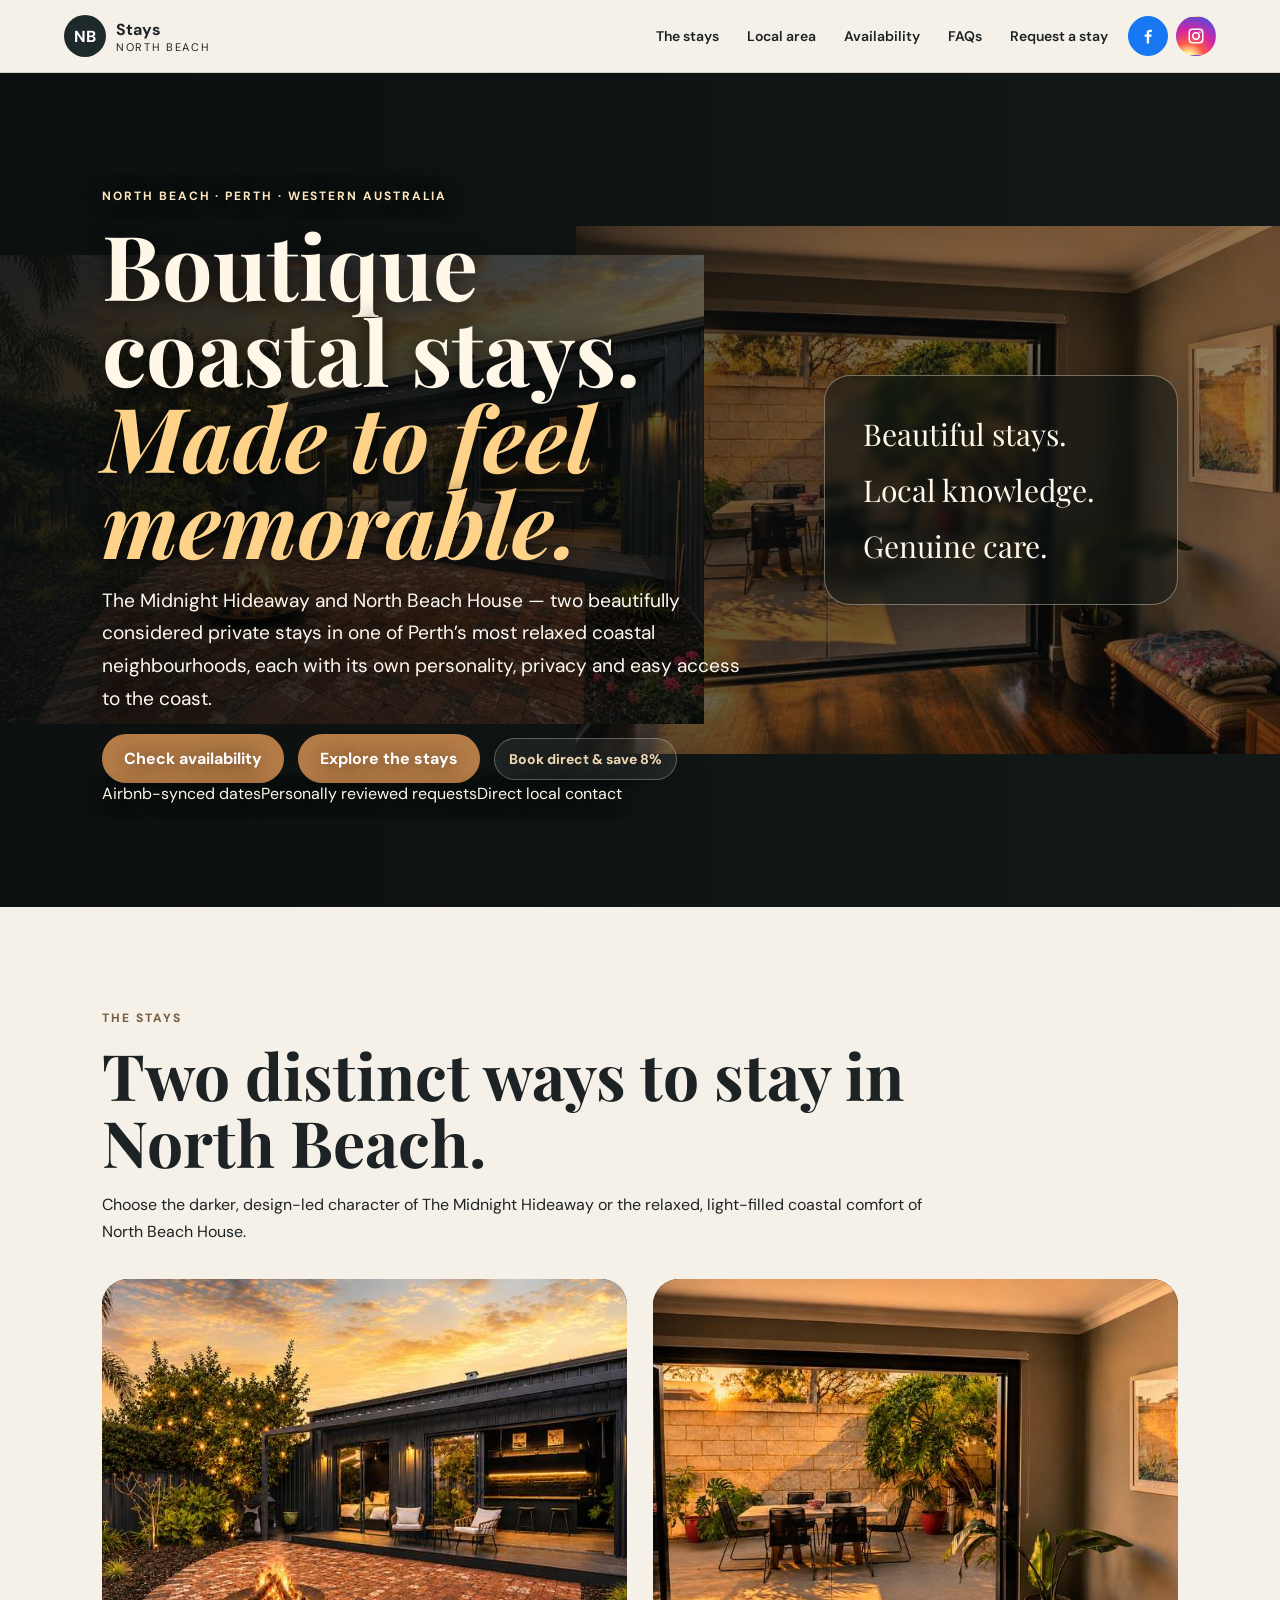
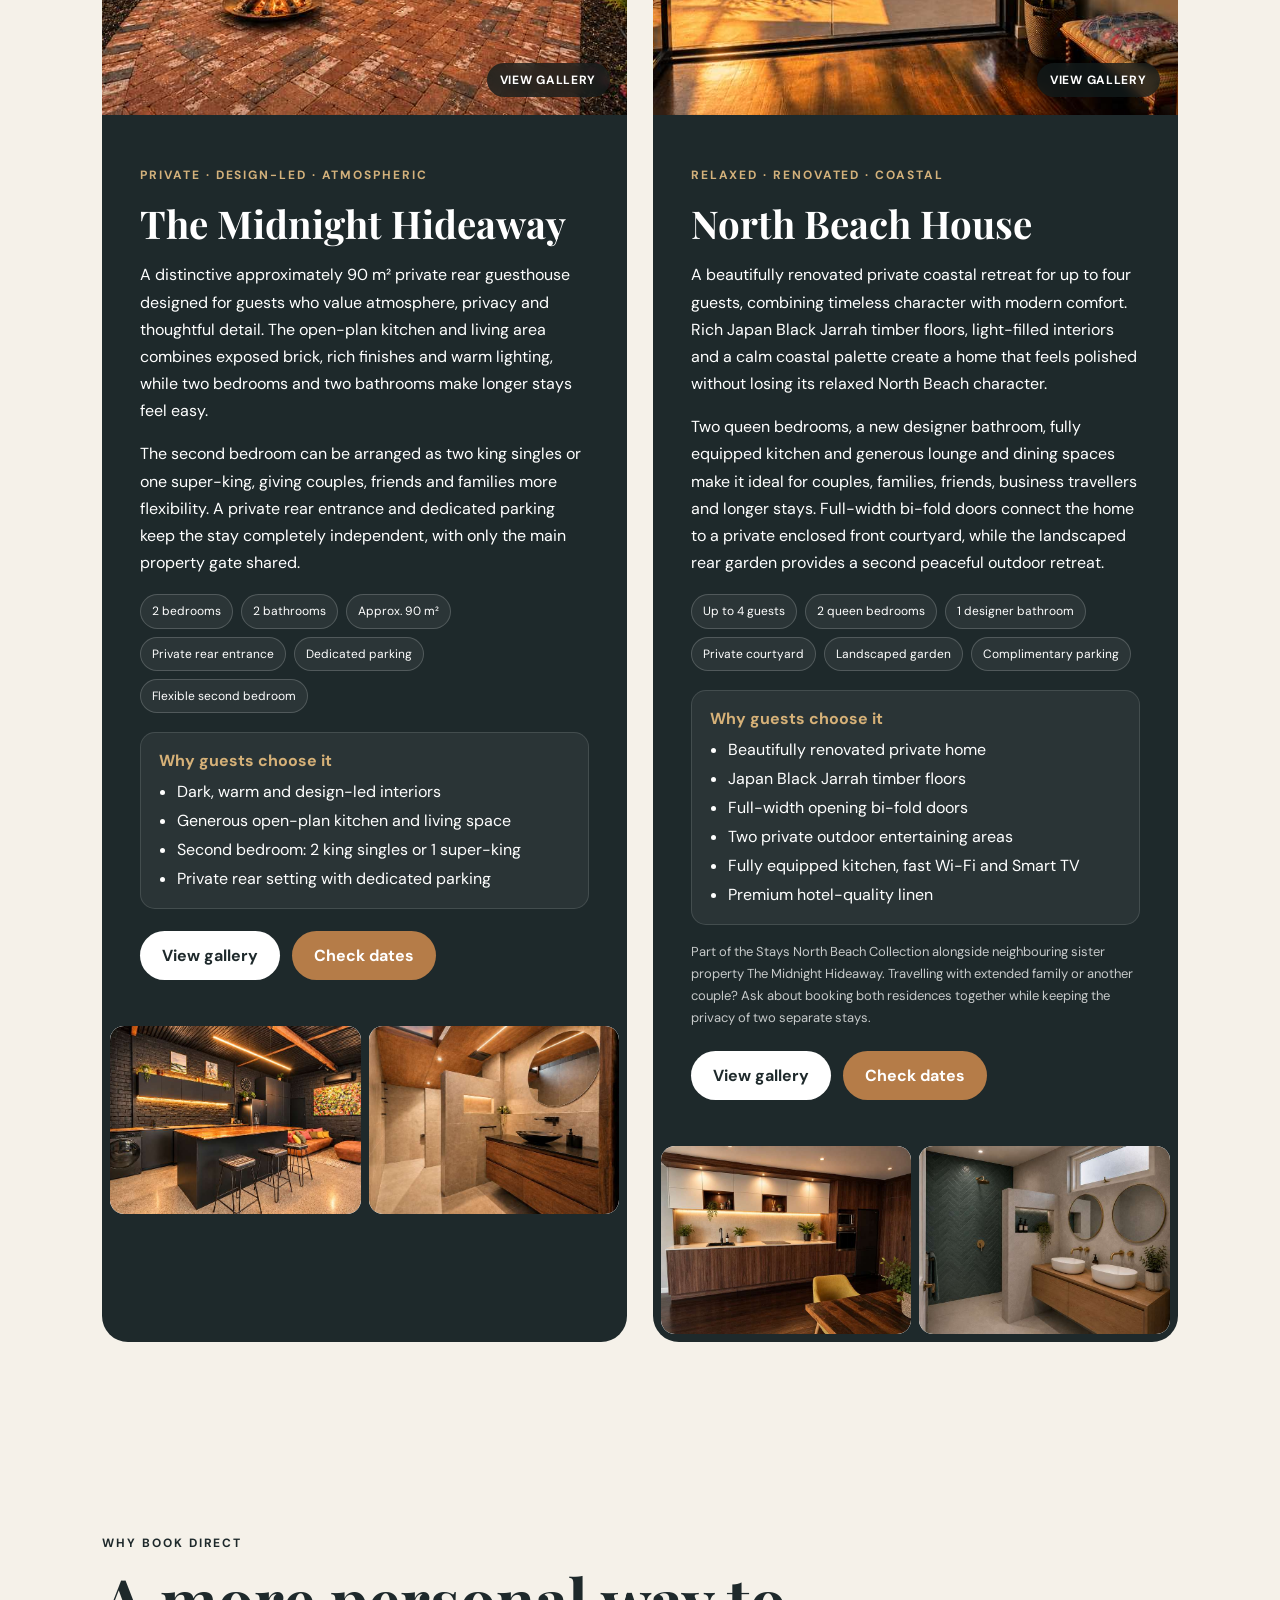
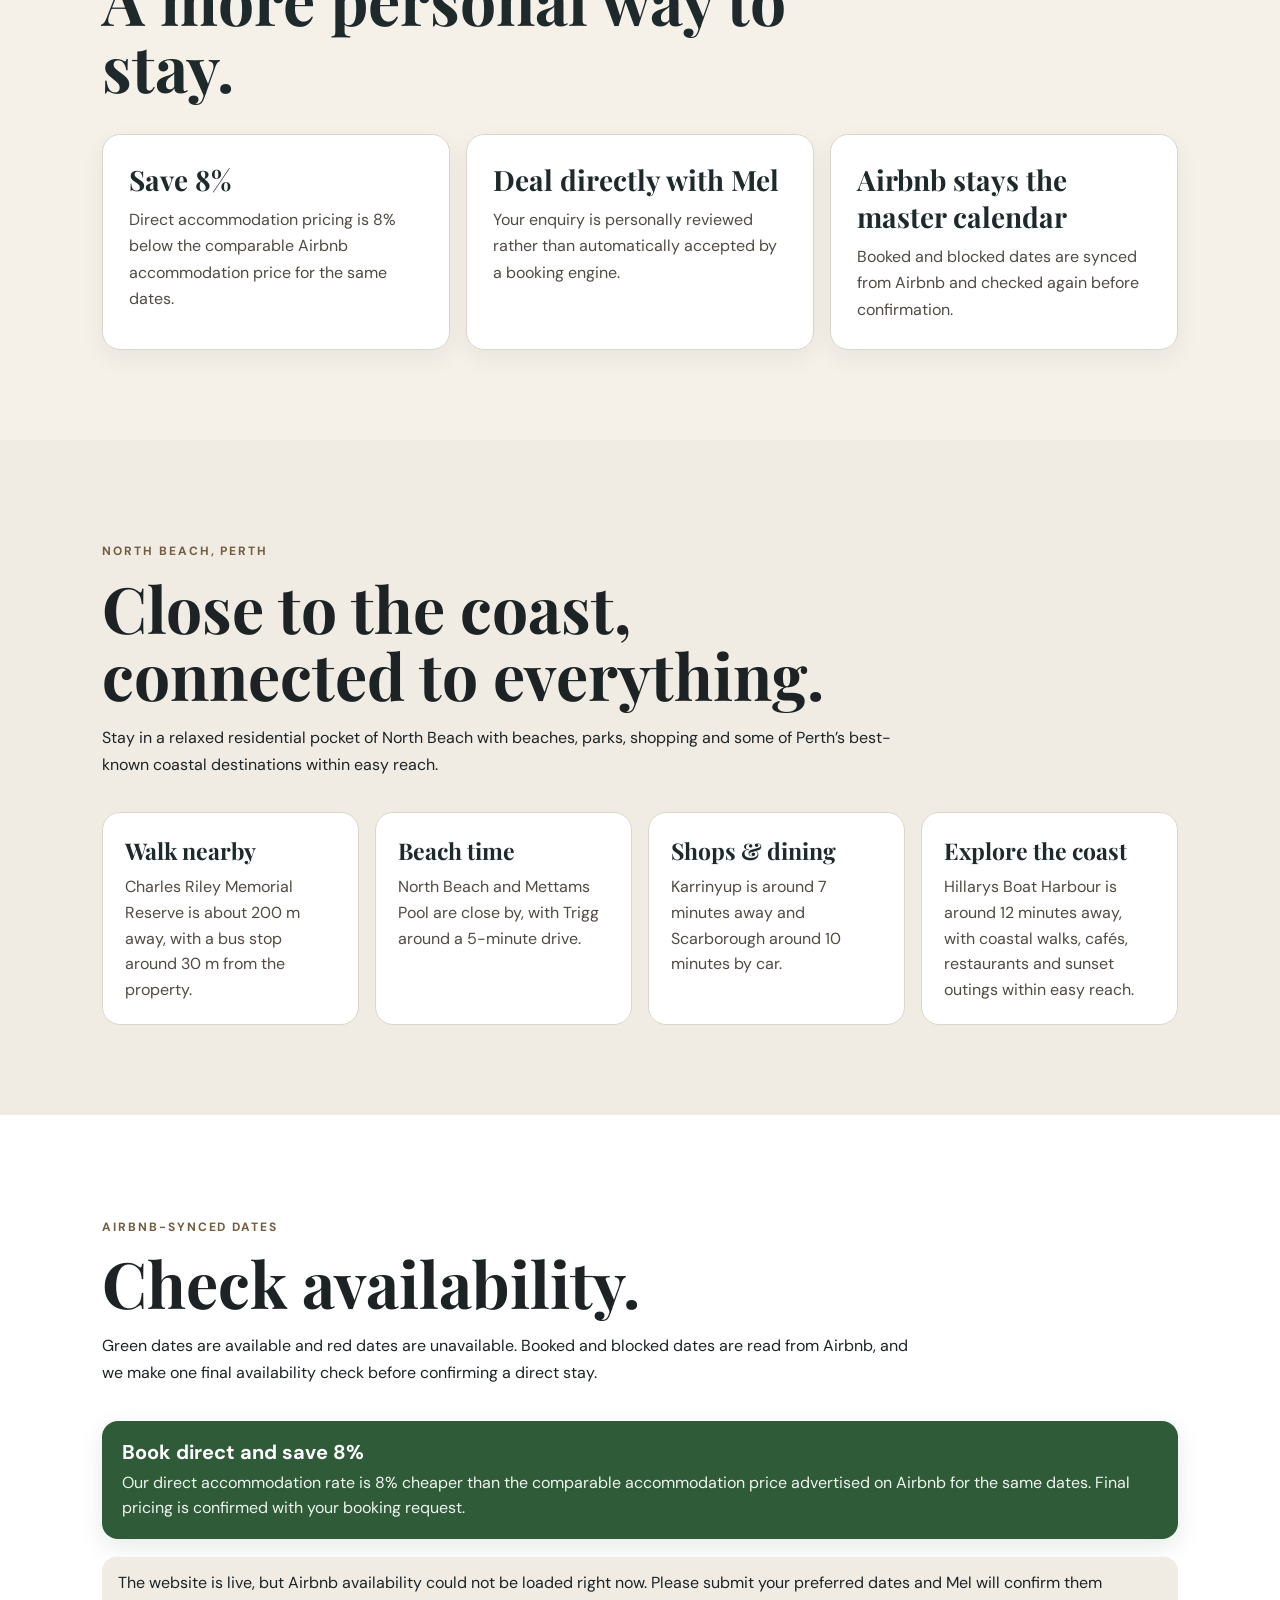
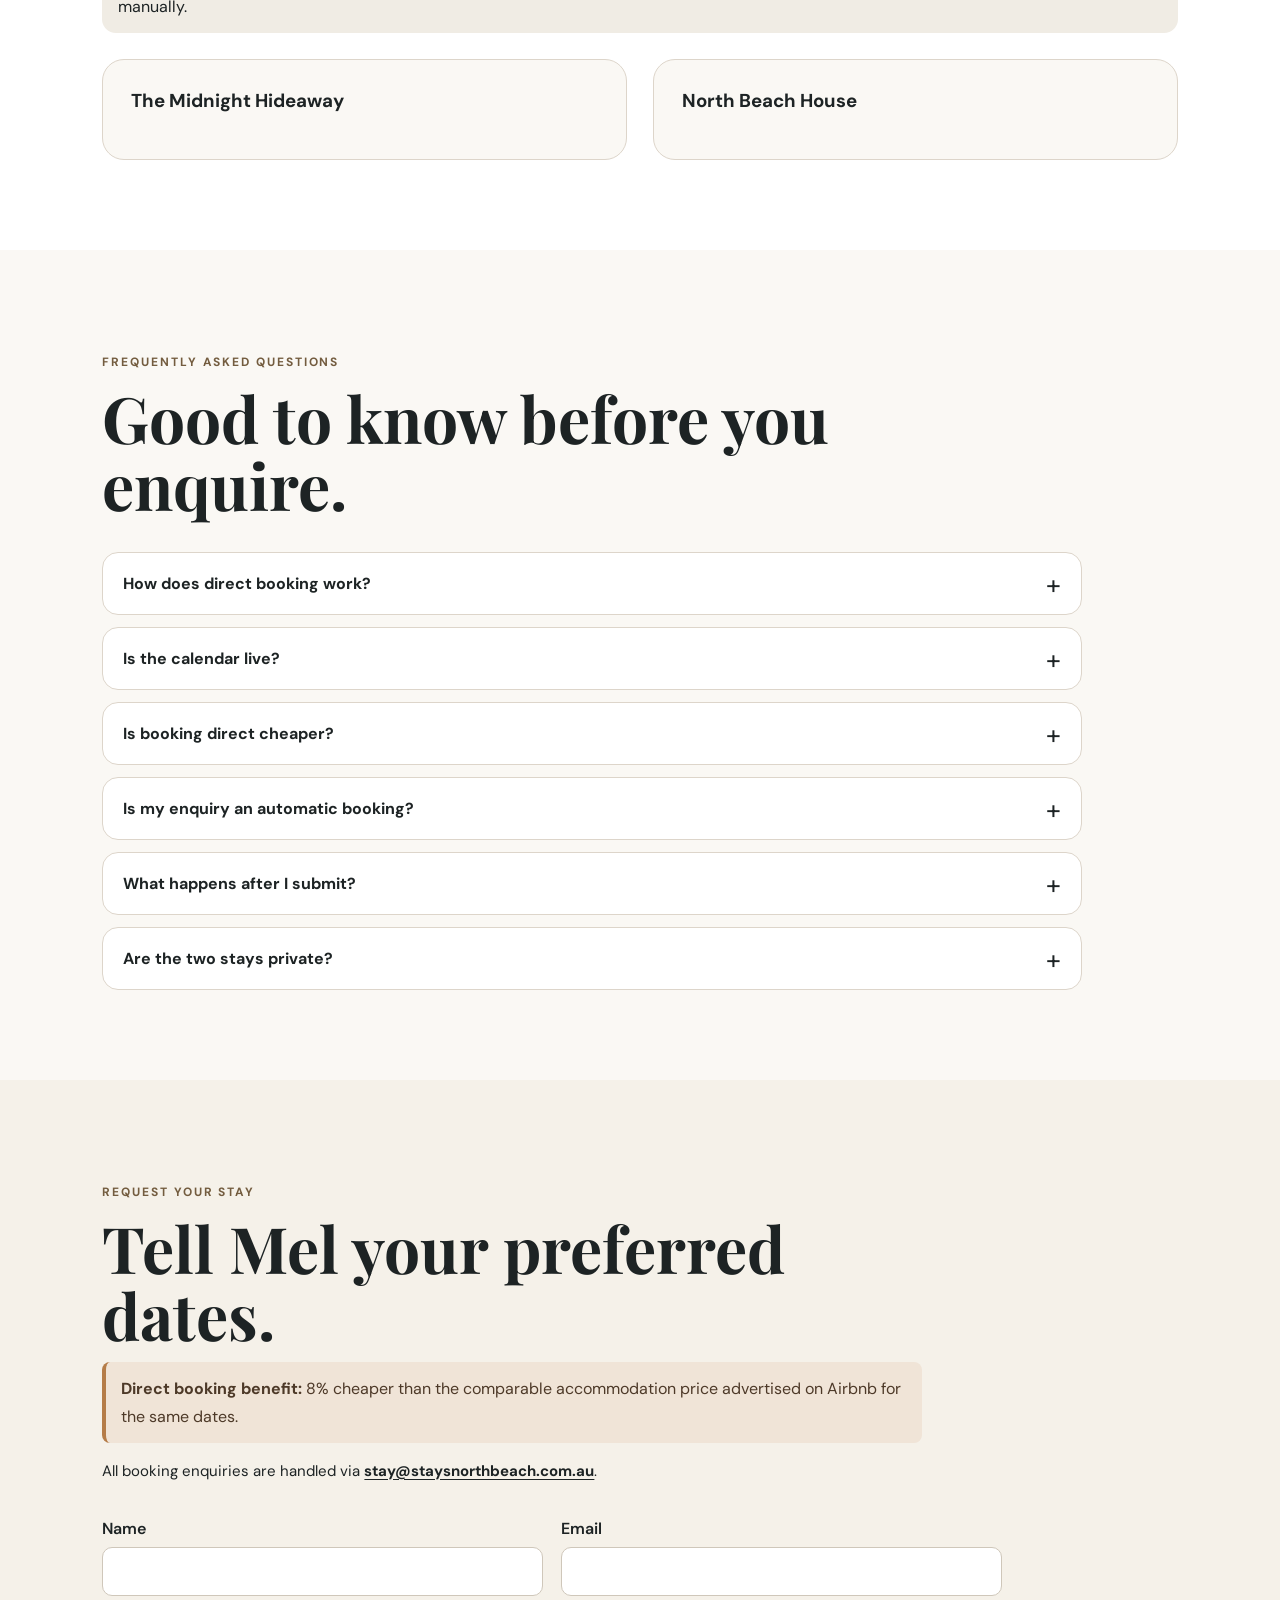
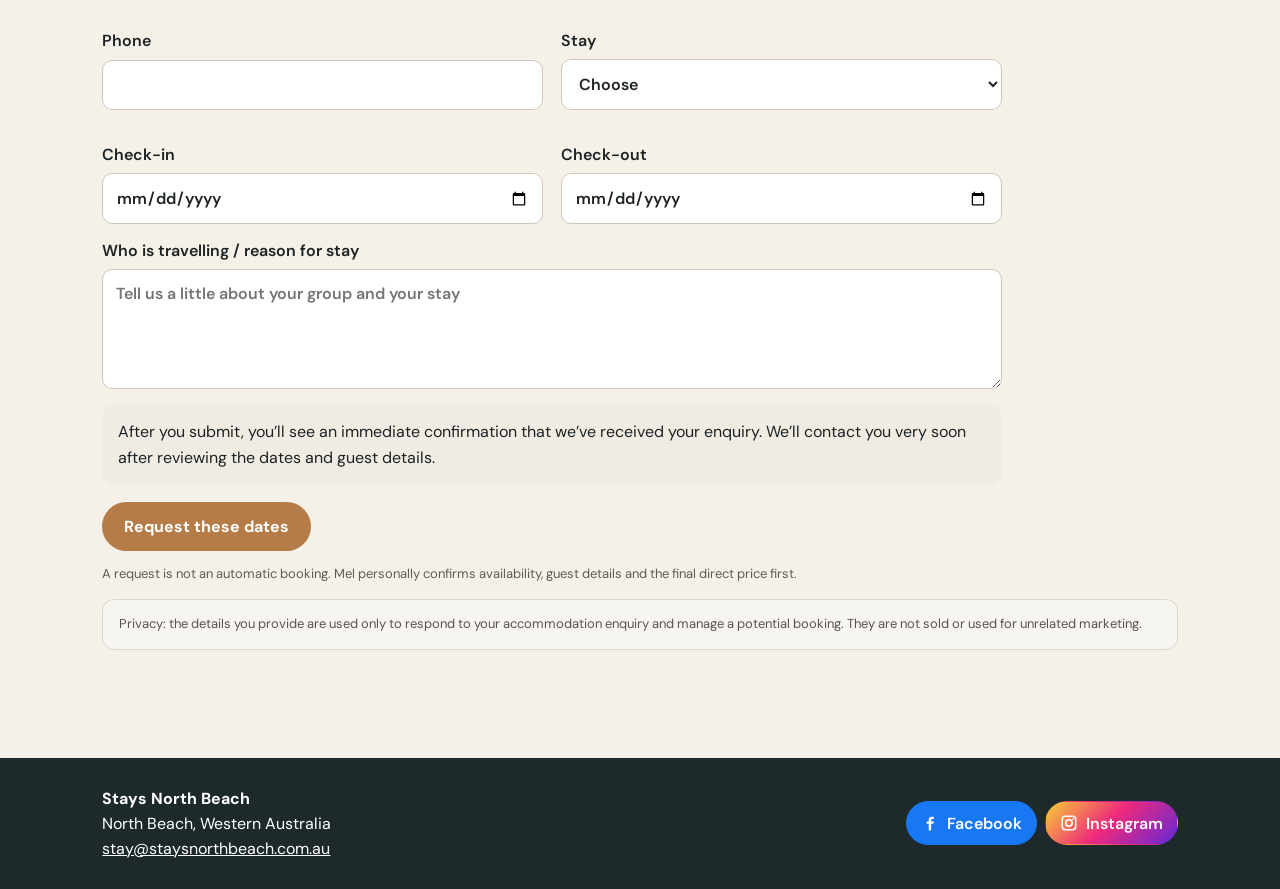
==== commit abc4622e: "Cache-bust enquiry fix and add direct fallback" ====
--- a/index.html
+++ b/index.html
@@ -137,14 +137,14 @@
         <details><summary>Is the calendar live?</summary><p>The website reads booked and blocked dates from Airbnb via calendar sync. Calendar feeds can occasionally take time to refresh, so we always make one final availability check before confirming your stay.</p></details>
         <details><summary>Is booking direct cheaper?</summary><p>Yes. Our direct accommodation rate is 8% cheaper than the comparable accommodation price advertised on Airbnb for the same dates. Your final direct price is confirmed with your booking request.</p></details>
         <details><summary>Is my enquiry an automatic booking?</summary><p>No. Submitting the form sends a booking request only. Your stay is confirmed after availability, guest details and the final price have been reviewed.</p></details>
-        <details><summary>What happens after I submit?</summary><p>You will immediately see a confirmation page. Once our email service is active, you will also receive an acknowledgement by email. Mel will then contact you with the next steps.</p></details>
+        <details><summary>What happens after I submit?</summary><p>You will immediately see a confirmation page and receive an acknowledgement email. Mel will then review the dates and guest details and contact you with the next steps.</p></details>
         <details><summary>Are the two stays private?</summary><p>Yes. Both stays have their own private accommodation areas and entrances. The Midnight Hideaway is at the rear of the property with dedicated parking, while North Beach House has its own entrance, driveway and parking.</p></details>
       </div>
     </section>
 
     <section id="contact" class="request section">
       <div class="section-heading"><p class="eyebrow dark">REQUEST YOUR STAY</p><h2>Tell Mel your preferred dates.</h2><p class="request-saving"><strong>Direct booking benefit:</strong> 8% cheaper than the comparable accommodation price advertised on Airbnb for the same dates.</p><p class="contact-email">All booking enquiries are handled via <a href="mailto:stay@staysnorthbeach.com.au">stay@staysnorthbeach.com.au</a>.</p></div>
-      <form name="booking-enquiry" method="POST" action="/thank-you.html" data-netlify="true" netlify-honeypot="bot-field" id="bookingForm">
+      <form name="booking-enquiry" method="POST" action="/.netlify/functions/submit-enquiry" netlify-honeypot="bot-field" id="bookingForm">
         <input type="hidden" name="form-name" value="booking-enquiry"><input type="hidden" name="subject" value="New Stays North Beach booking enquiry"><p class="hidden"><label>Don’t fill this out: <input name="bot-field"></label></p>
         <div class="form-grid"><label>Name<input required name="name" autocomplete="name"></label><label>Email<input required type="email" name="email" autocomplete="email"></label><label>Phone<input name="phone" autocomplete="tel"></label><label>Stay<select name="stay" id="stayChoice" required><option value="">Choose</option><option value="midnight">The Midnight Hideaway</option><option value="front">North Beach House</option></select></label><label>Check-in<input required type="date" name="checkin" id="checkin"></label><label>Check-out<input required type="date" name="checkout" id="checkout"></label></div>
         <label>Who is travelling / reason for stay<textarea name="message" rows="4" placeholder="Tell us a little about your group and your stay"></textarea></label>
@@ -165,6 +165,6 @@
   </div>
 
   <footer><div class="footer-brand"><b>Stays North Beach</b><span>North Beach, Western Australia</span><a href="mailto:stay@staysnorthbeach.com.au">stay@staysnorthbeach.com.au</a></div><div class="social-links social-links-footer" aria-label="Social media"><a href="https://www.facebook.com/staysnorthbeach" target="_blank" rel="noopener noreferrer" aria-label="Stays North Beach on Facebook"><svg width="18" height="18" viewBox="0 0 24 24" aria-hidden="true"><path d="M13.5 22v-9h3l.5-3h-3.5V8.1c0-.9.3-1.6 1.8-1.6H17V3.8c-.3 0-1.3-.1-2.5-.1-2.5 0-4.2 1.5-4.2 4.3V10H7.5v3h2.8v9h3.2Z"/></svg><span>Facebook</span></a><a href="https://www.instagram.com/stays_northbeach/" target="_blank" rel="noopener noreferrer" aria-label="Stays North Beach on Instagram"><svg width="18" height="18" viewBox="0 0 24 24" aria-hidden="true"><path d="M7.2 2h9.6A5.2 5.2 0 0 1 22 7.2v9.6a5.2 5.2 0 0 1-5.2 5.2H7.2A5.2 5.2 0 0 1 2 16.8V7.2A5.2 5.2 0 0 1 7.2 2Zm0 2A3.2 3.2 0 0 0 4 7.2v9.6A3.2 3.2 0 0 0 7.2 20h9.6a3.2 3.2 0 0 0 3.2-3.2V7.2A3.2 3.2 0 0 0 16.8 4H7.2Zm10.1 1.5a1.2 1.2 0 1 1 0 2.4 1.2 1.2 0 0 1 0-2.4ZM12 6.7A5.3 5.3 0 1 1 6.7 12 5.3 5.3 0 0 1 12 6.7Zm0 2A3.3 3.3 0 1 0 15.3 12 3.3 3.3 0 0 0 12 8.7Z"/></svg><span>Instagram</span></a></div></footer>
-  <script src="site-config.js"></script><script src="script.js?v=20261014-1"></script>
+  <script src="site-config.js?v=20261014-4"></script><script src="script.js?v=20261014-1"></script>
 </body>
 </html>
--- a/site-upgrades.css
+++ b/site-upgrades.css
@@ -1,4 +1,7 @@
 .hero-premium{align-items:stretch;gap:clamp(28px,5vw,72px);padding-top:clamp(42px,6vw,84px);padding-bottom:clamp(42px,6vw,84px)}.hero-premium .hero-copy{display:flex;flex-direction:column;justify-content:center}.hero-premium .lead{max-width:760px}.hero-visual{margin:0;position:relative;overflow:hidden;border-radius:28px;min-height:520px;background:#111}.hero-visual img{width:100%;height:100%;min-height:520px;object-fit:cover;display:block}.hero-visual:after{content:"";position:absolute;inset:auto 0 0 0;height:34%;background:linear-gradient(transparent,rgba(0,0,0,.72));pointer-events:none}.hero-visual figcaption{position:absolute;z-index:2;left:24px;bottom:20px;color:#fff;font-size:13px;letter-spacing:.18em;text-transform:uppercase}.button-secondary{background:transparent!important;color:inherit!important;border:1px solid currentColor!important}.hero-trust{display:flex;flex-wrap:wrap;gap:10px;margin-top:22px}.hero-trust span{padding:9px 13px;border-radius:999px;border:1px solid rgba(255,255,255,.22);font-size:12px;letter-spacing:.08em;text-transform:uppercase}.stay-card{overflow:hidden;padding:0!important}.stay-card .stay-copy{padding:clamp(26px,3vw,38px)}.stay-photo-main{display:block;width:100%;height:clamp(280px,34vw,470px);object-fit:cover}.stay-gallery{display:grid;grid-template-columns:repeat(2,minmax(0,1fr));gap:8px;padding:8px}.stay-gallery img{display:block;width:100%;aspect-ratio:4/3;object-fit:cover;border-radius:14px}.premium-stay-grid .stay-card{box-shadow:0 18px 50px rgba(22,24,23,.08)}.booking-benefits{background:#18201d;color:#fff}.booking-benefits .section-heading .eyebrow,.booking-benefits .section-heading h2{color:#fff}.benefit-grid{display:grid;grid-template-columns:repeat(3,minmax(0,1fr));gap:16px}.benefit-grid article{padding:26px;border:1px solid rgba(255,255,255,.14);border-radius:18px;background:rgba(255,255,255,.05)}.benefit-grid strong{display:block;font-family:'Playfair Display',serif;font-size:28px;margin-bottom:9px}.benefit-grid span{line-height:1.65;color:rgba(255,255,255,.82)}.local-area{background:#f0ece4}.local-grid{display:grid;grid-template-columns:repeat(4,minmax(0,1fr));gap:16px;max-width:1400px}.local-grid article{display:flex;flex-direction:column;gap:8px;padding:22px;border-radius:18px;background:#fff;border:1px solid #ddd5ca}.local-grid strong{font-family:'Playfair Display',serif;font-size:23px;color:#1e292b}.local-grid span{line-height:1.6;color:#514a43}.faq-section{background:#faf8f4}.faq-list{max-width:980px;display:grid;gap:12px}.faq-list details{background:#fff;border:1px solid #ddd5ca;border-radius:16px;padding:0 20px}.faq-list summary{cursor:pointer;list-style:none;font-weight:700;padding:20px 34px 20px 0;position:relative}.faq-list summary::-webkit-details-marker{display:none}.faq-list summary:after{content:"+";position:absolute;right:0;top:14px;font-size:27px;font-weight:400}.faq-list details[open] summary:after{content:"–"}.faq-list details p{margin:0 0 20px;line-height:1.7;color:#514a43}.contact-email{margin-top:14px;font-size:15px;line-height:1.6}.contact-email a{font-weight:700;text-underline-offset:3px}.form-confirm-note,.privacy-note{margin:14px 0 18px;padding:14px 16px;border-radius:12px;line-height:1.6}.form-confirm-note{background:#f0ece4}.privacy-note{background:#f7f5f0;border:1px solid #ded8ce;font-size:13px;color:#5a544e}.footer-small{font-size:12px;opacity:.72}.thank-you-page{min-height:100vh;display:grid;place-items:center;padding:28px;background:#f5f1e9}.thank-you-card{width:min(720px,100%);padding:clamp(28px,5vw,54px);border-radius:28px;background:#fff;box-shadow:0 18px 48px rgba(29,35,36,.1)}.thank-you-card h1{font-family:'Playfair Display',serif;font-size:clamp(40px,7vw,64px);line-height:1.05;margin:10px 0 18px}.thank-you-card p{line-height:1.7}.thank-you-actions{display:flex;gap:12px;flex-wrap:wrap;margin-top:24px}@media(max-width:1050px){.hero-premium{grid-template-columns:1fr}.hero-visual,.hero-visual img{min-height:440px}.local-grid{grid-template-columns:repeat(2,minmax(0,1fr))}.benefit-grid{grid-template-columns:1fr 1fr}.benefit-grid article:last-child{grid-column:1/-1}}@media(max-width:800px){.hero-premium{padding-top:34px}.hero-visual,.hero-visual img{min-height:340px}.stay-photo-main{height:300px}.stay-gallery{grid-template-columns:1fr 1fr}.thank-you-actions .button{width:100%}.benefit-grid{grid-template-columns:1fr}.benefit-grid article:last-child{grid-column:auto}.hero-trust{gap:8px}.hero-trust span{font-size:11px}}@media(max-width:560px){.local-grid{grid-template-columns:1fr}.hero-visual,.hero-visual img{min-height:285px}.hero-visual figcaption{left:16px;bottom:14px}.hero-cta-row .button{width:100%;text-align:center}.faq-list details{padding:0 16px}}@media(max-width:480px){.stay-gallery{grid-template-columns:1fr}.stay-photo-main{height:250px}.hero-trust span{width:100%;text-align:center}}
 
 /* Homepage hero: use the two verified real property photos side-by-side. */
-.hero.premium-hero{position:relative;isolation:isolate;min-height:78vh;background-color:#18201d;background-image:url('assets/midnight-hero.jpg'),url('assets/front-courtyard.jpg');background-repeat:no-repeat,no-repeat;background-position:left center,right center;background-size:55% auto,55% auto;overflow:hidden}.hero.premium-hero::before{content:"";position:absolute;inset:0;z-index:0;background:linear-gradient(90deg,rgba(14,20,20,.82) 0%,rgba(14,20,20,.64) 43%,rgba(14,20,20,.45) 66%,rgba(14,20,20,.32) 100%);pointer-events:none}.hero.premium-hero>div{position:relative;z-index:1}.hero.premium-hero>div:first-child{max-width:860px;text-shadow:0 2px 24px rgba(0,0,0,.28)}.hero.premium-hero .hero-panel{background:rgba(18,27,27,.38);border-color:rgba(255,255,255,.32);backdrop-filter:blur(3px);box-shadow:0 14px 40px rgba(0,0,0,.18)}@media(max-width:1050px){.hero.premium-hero{min-height:70vh;background-size:62% auto,62% auto;background-position:left center,right center}.hero.premium-hero .hero-panel{max-width:520px}}@media(max-width:800px){.hero.premium-hero{min-height:72vh;background-image:url('assets/midnight-hero.jpg'),url('assets/front-courtyard.jpg');background-size:auto 58%,auto 58%;background-position:center top,center bottom}.hero.premium-hero::before{background:linear-gradient(180deg,rgba(14,20,20,.72) 0%,rgba(14,20,20,.60) 54%,rgba(14,20,20,.52) 100%)}.hero.premium-hero>div:first-child{max-width:100%}.hero.premium-hero .hero-panel{background:rgba(18,27,27,.44)}}+.hero.premium-hero{position:relative;isolation:isolate;min-height:78vh;background-color:#18201d;background-image:url('assets/midnight-hero.jpg'),url('assets/front-courtyard.jpg');background-repeat:no-repeat,no-repeat;background-position:left center,right center;background-size:55% auto,55% auto;overflow:hidden}.hero.premium-hero::before{content:"";position:absolute;inset:0;z-index:0;background:linear-gradient(90deg,rgba(10,14,14,.88) 0%,rgba(10,14,14,.72) 43%,rgba(10,14,14,.56) 66%,rgba(10,14,14,.44) 100%);pointer-events:none}.hero.premium-hero>div{position:relative;z-index:1}.hero.premium-hero>div:first-child{max-width:860px;text-shadow:0 2px 20px rgba(0,0,0,.72)}.hero.premium-hero h1,.hero.premium-hero .lead,.hero.premium-hero .eyebrow,.hero.premium-hero .trust-row,.hero.premium-hero .hero-panel{color:#fff7e8}.hero.premium-hero h1 em{color:#ffd28a}.hero.premium-hero .lead{color:#fffaf1}.hero.premium-hero .eyebrow{color:#ffe8bf}.hero.premium-hero .trust-row span{color:#fff7e8;border-color:rgba(255,247,232,.45)}.hero.premium-hero .hero-panel{background:rgba(12,18,18,.56);border-color:rgba(255,247,232,.38);backdrop-filter:blur(4px);box-shadow:0 14px 40px rgba(0,0,0,.28)}@media(max-width:1050px){.hero.premium-hero{min-height:70vh;background-size:62% auto,62% auto;background-position:left center,right center}.hero.premium-hero .hero-panel{max-width:520px}}@media(max-width:800px){.hero.premium-hero{min-height:72vh;background-image:url('assets/midnight-hero.jpg'),url('assets/front-courtyard.jpg');background-size:auto 58%,auto 58%;background-position:center top,center bottom}.hero.premium-hero::before{background:linear-gradient(180deg,rgba(10,14,14,.80) 0%,rgba(10,14,14,.70) 54%,rgba(10,14,14,.62) 100%)}.hero.premium-hero>div:first-child{max-width:100%}.hero.premium-hero .hero-panel{background:rgba(12,18,18,.62)}}
+
+/* Direct-booking benefits: dark readable text on the light section used by the live homepage. */
+.benefits-section{background:#f5f1e9;color:#1e292b}.benefits-section .section-heading .eyebrow,.benefits-section .section-heading h2{color:#1e292b}.benefits-section .benefit-grid article{background:#fff;border-color:#ddd5ca;box-shadow:0 8px 24px rgba(30,41,43,.06)}.benefits-section .benefit-grid strong{color:#1e292b}.benefits-section .benefit-grid span{color:#514a43}
